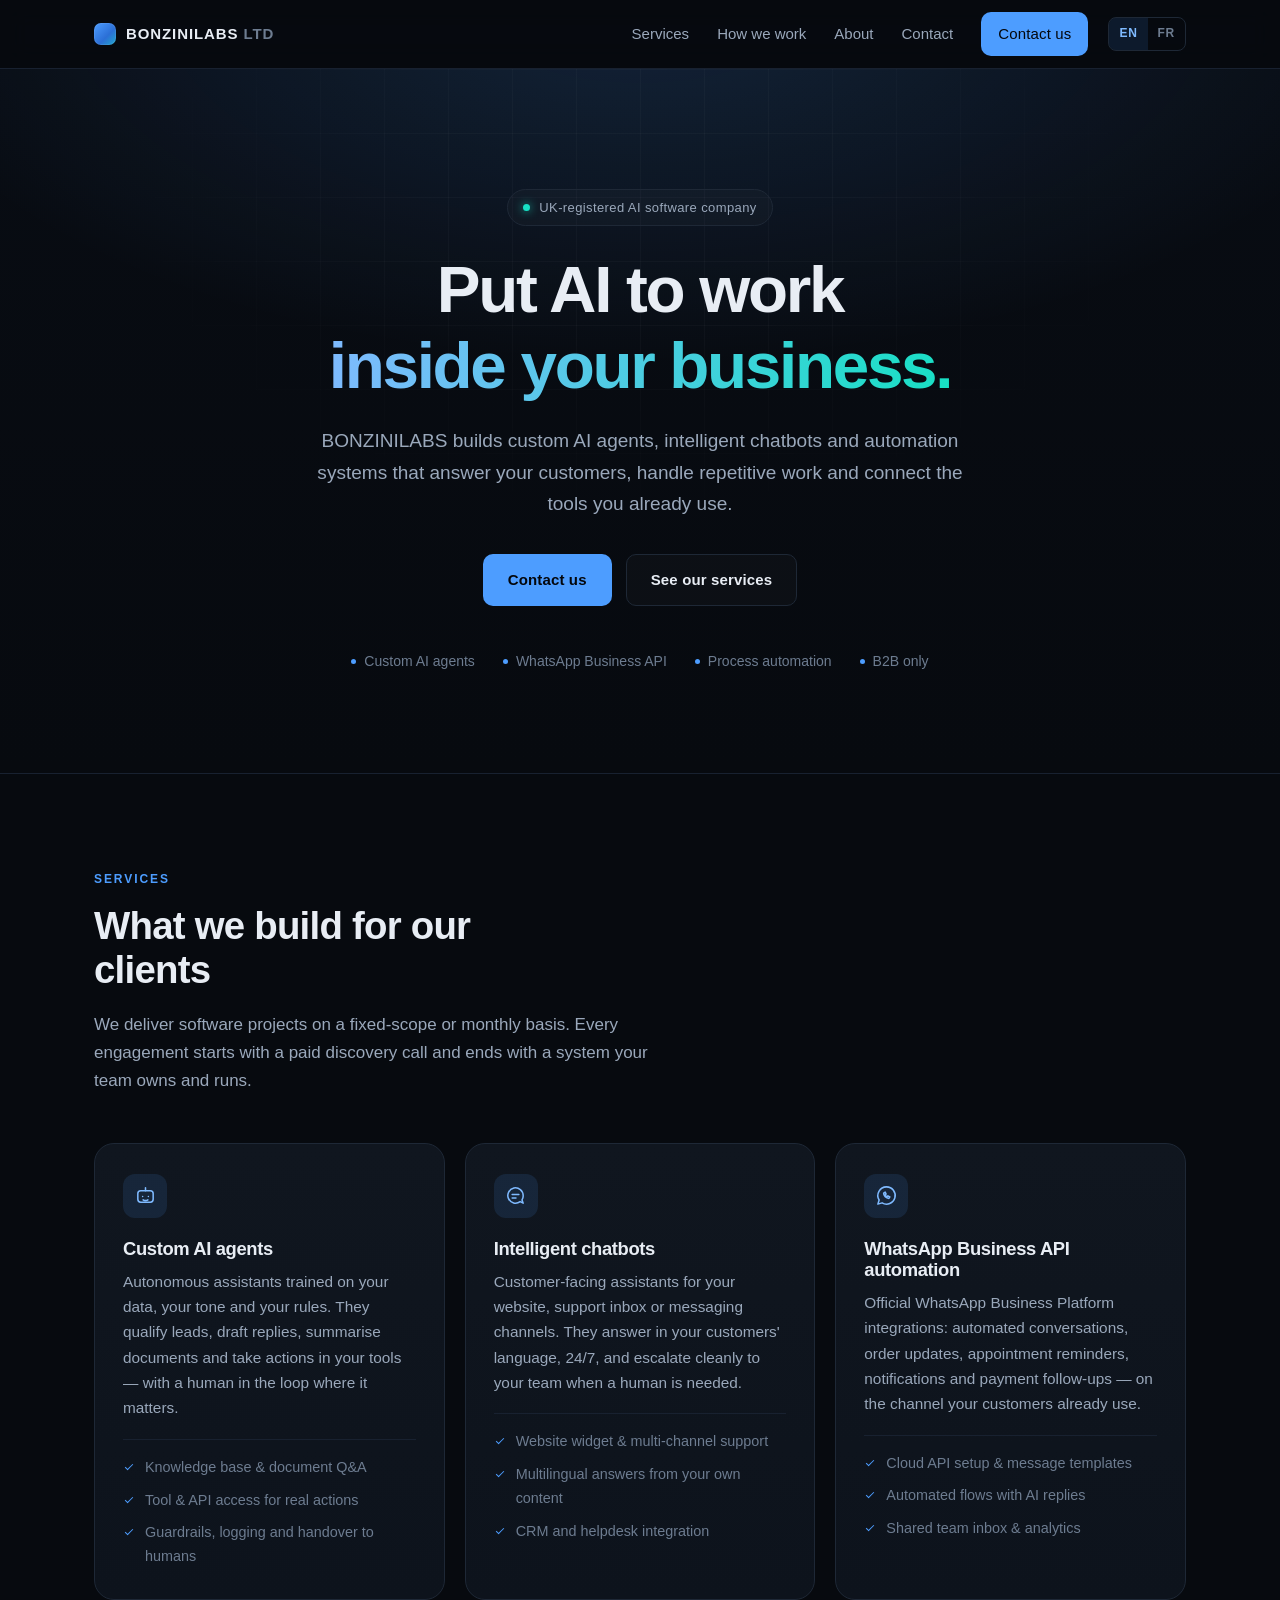
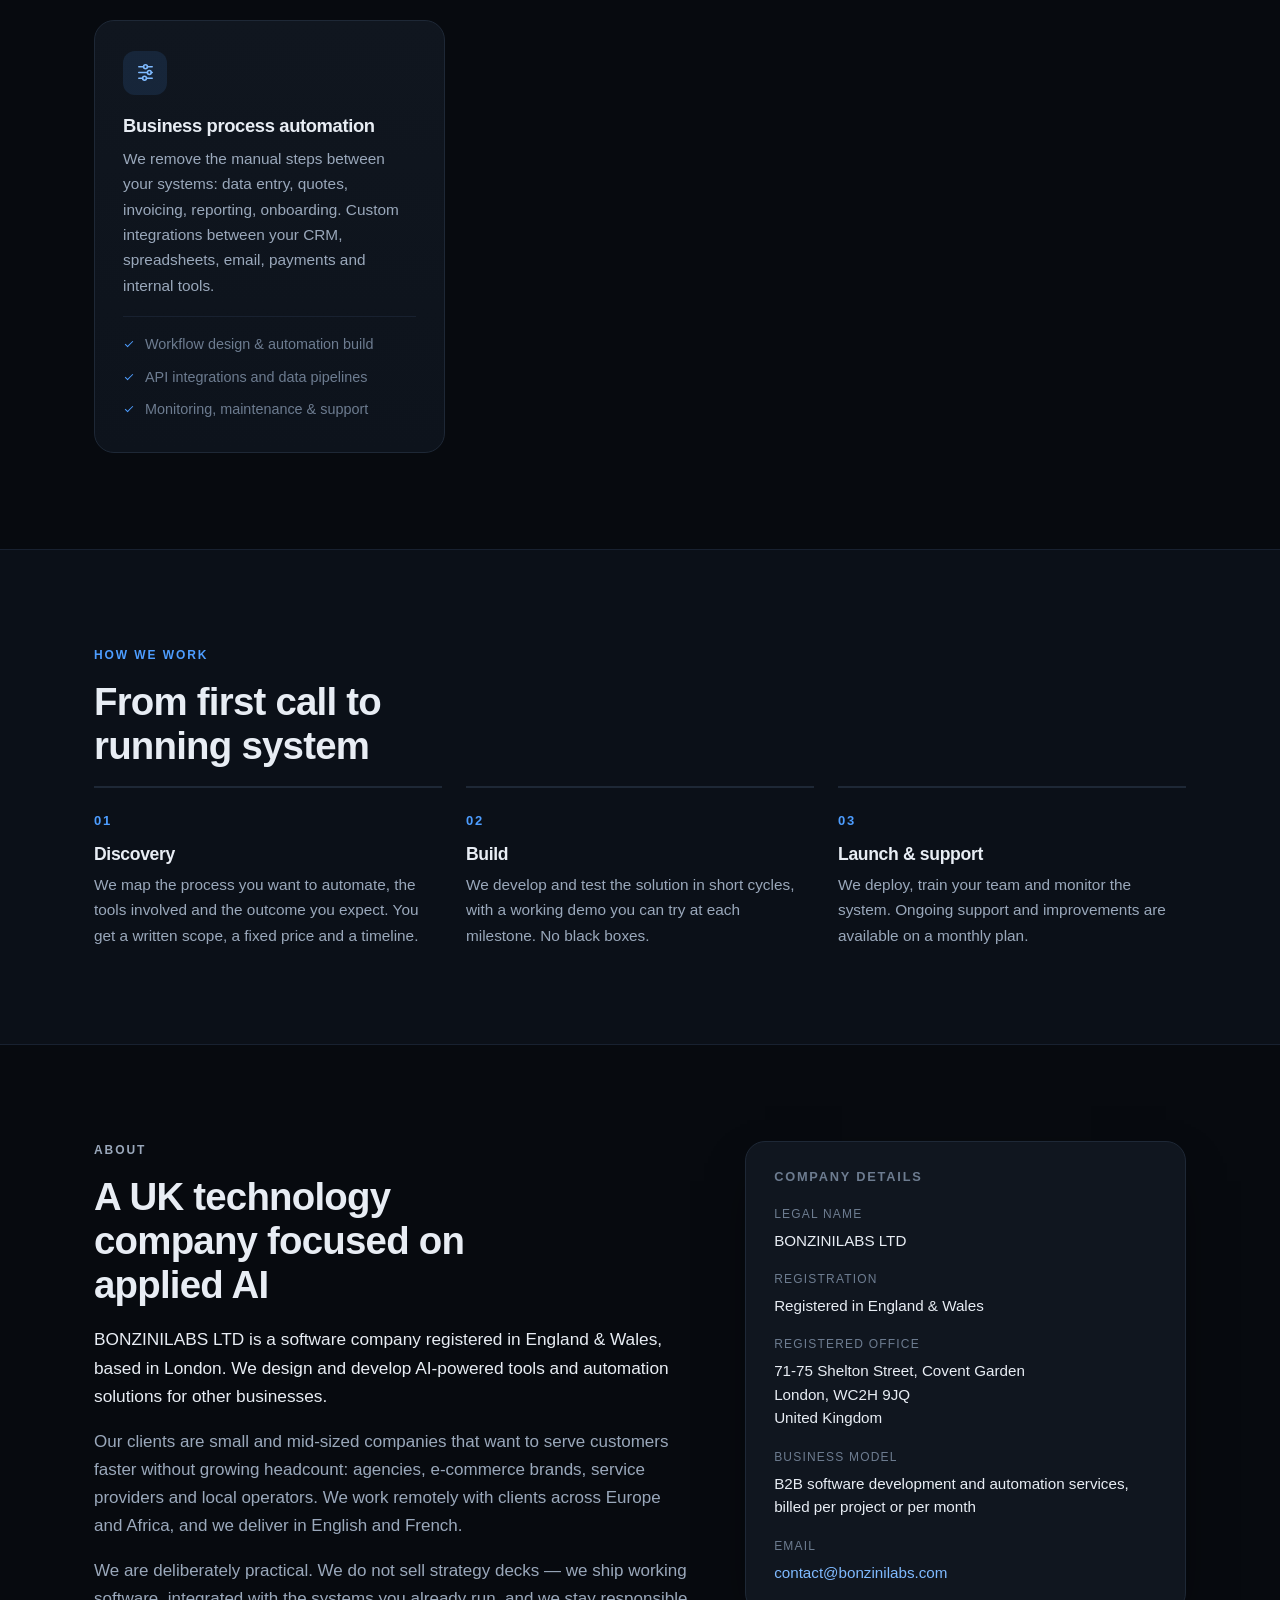
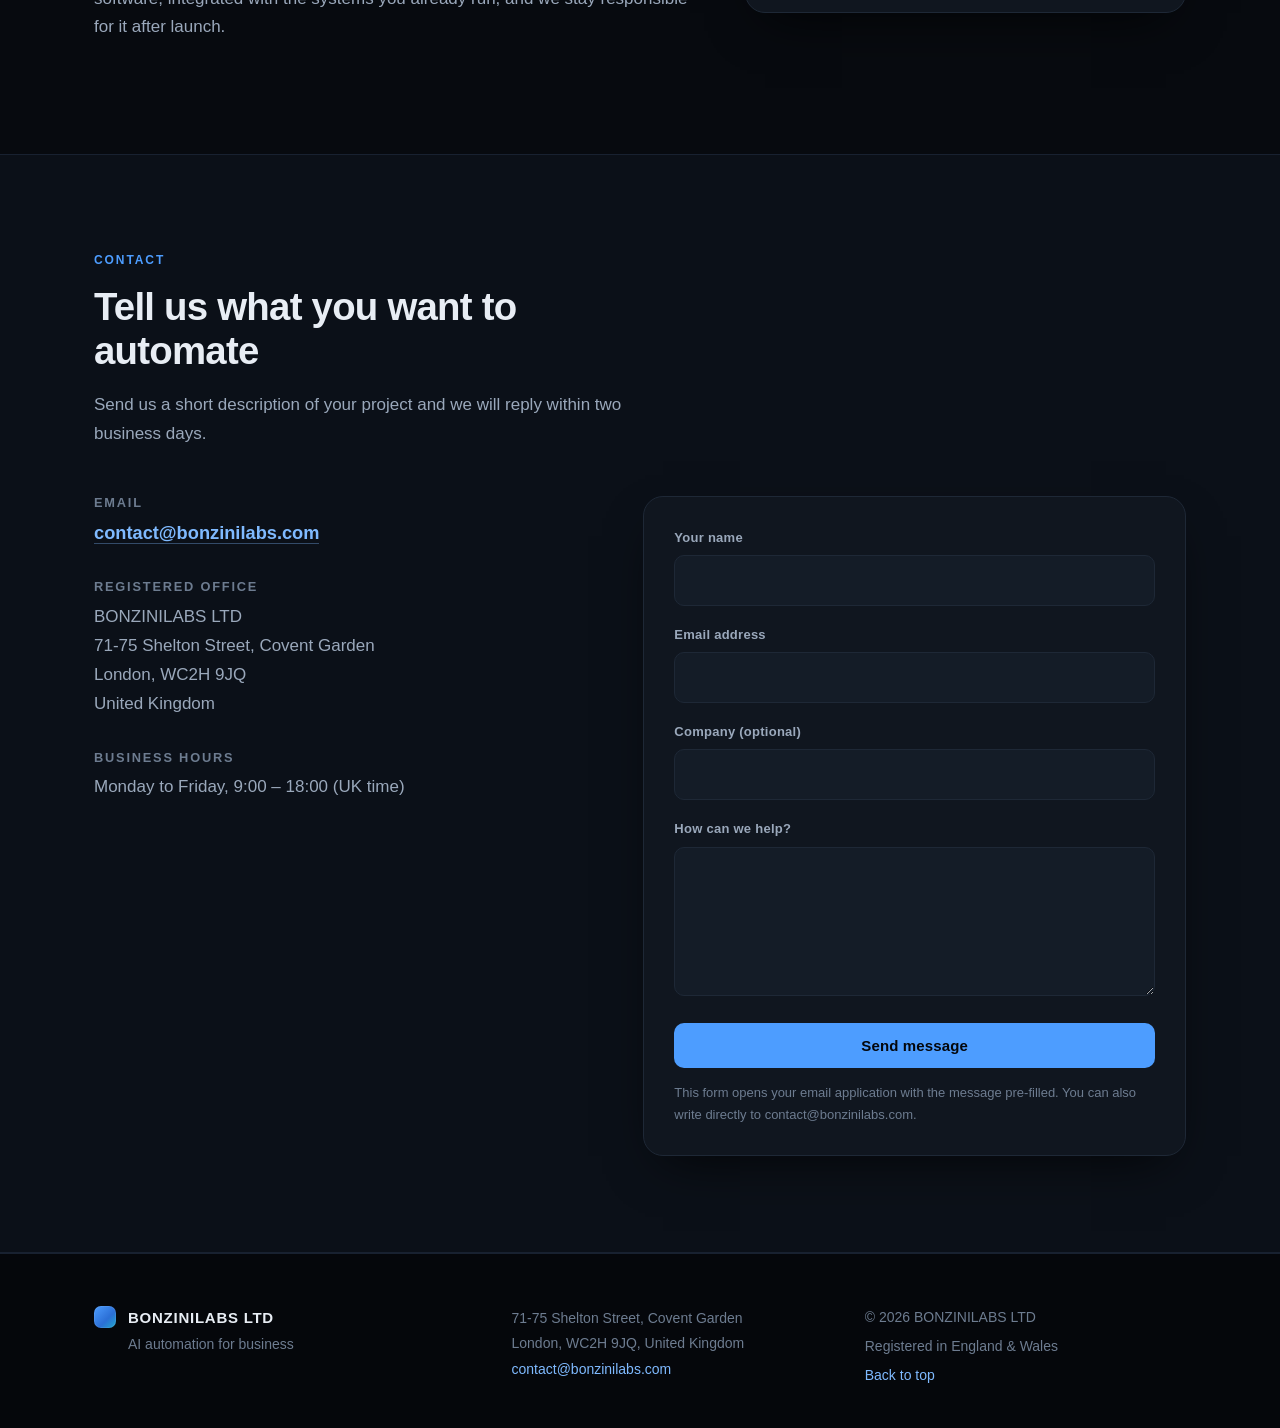
==== index.html @ 2785187f "Replace practice portfolio with BONZINILABS LTD site scaffold Clears the level-1 practice pages and " ====
<!DOCTYPE html>
<html lang="en">

<head>
  <meta charset="utf-8">
  <meta name="viewport" content="width=device-width, initial-scale=1">

  <title>BONZINILABS LTD — AI Automation &amp; Custom AI Agents for Business</title>
  <meta name="description"
    content="BONZINILABS LTD is a UK software company building AI automation for business: custom AI agents, intelligent chatbots, WhatsApp Business API integrations and business process automation.">
  <meta name="keywords"
    content="BONZINILABS, BONZINILABS LTD, AI automation, custom AI agents, AI chatbots, WhatsApp Business API, business process automation, London">
  <meta name="author" content="BONZINILABS LTD">
  <meta name="robots" content="index, follow">
  <link rel="canonical" href="https://bonzinilabs.com/">

  <!-- Open Graph / social -->
  <meta property="og:type" content="website">
  <meta property="og:site_name" content="BONZINILABS LTD">
  <meta property="og:title" content="BONZINILABS LTD — AI Automation &amp; Custom AI Agents for Business">
  <meta property="og:description"
    content="UK software company building AI automation for business: custom AI agents, intelligent chatbots, WhatsApp Business API integrations and process automation.">
  <meta property="og:url" content="https://bonzinilabs.com/">
  <meta property="og:image" content="https://bonzinilabs.com/assets/img/og-image.svg">
  <meta name="twitter:card" content="summary_large_image">
  <meta name="twitter:title" content="BONZINILABS LTD — AI Automation for Business">
  <meta name="twitter:description"
    content="Custom AI agents, intelligent chatbots, WhatsApp Business API integrations and business process automation.">
  <meta name="twitter:image" content="https://bonzinilabs.com/assets/img/og-image.svg">

  <meta name="theme-color" content="#070A0F">
  <link rel="icon" href="assets/img/favicon.svg" type="image/svg+xml">
  <link rel="stylesheet" href="assets/css/style.css">

  <!-- Structured data: helps Stripe / search engines identify the legal entity -->
  <script type="application/ld+json">
  {
    "@context": "https://schema.org",
    "@type": "Organization",
    "name": "BONZINILABS LTD",
    "legalName": "BONZINILABS LTD",
    "alternateName": "BONZINILABS",
    "url": "https://bonzinilabs.com/",
    "email": "contact@bonzinilabs.com",
    "description": "BONZINILABS LTD builds AI automation software for businesses: custom AI agents, intelligent chatbots, WhatsApp Business API integrations and business process automation.",
    "address": {
      "@type": "PostalAddress",
      "streetAddress": "71-75 Shelton Street, Covent Garden",
      "addressLocality": "London",
      "postalCode": "WC2H 9JQ",
      "addressCountry": "GB"
    },
    "areaServed": "Worldwide",
    "knowsAbout": ["AI agents", "Chatbots", "WhatsApp Business API", "Business process automation"]
  }
  </script>
</head>

<body>
  <a class="skip-link" href="#main" data-i18n="skip">Skip to content</a>

  <header class="site-header" id="top">
    <div class="container header-inner">
      <a class="brand" href="#top" aria-label="BONZINILABS LTD — home">
        <span class="brand-mark" aria-hidden="true"></span>
        <span class="brand-text">BONZINILABS<span class="brand-suffix">&nbsp;LTD</span></span>
      </a>

      <nav class="nav" id="nav" aria-label="Main navigation">
        <a href="#services" data-i18n="nav.services">Services</a>
        <a href="#process" data-i18n="nav.process">How we work</a>
        <a href="#about" data-i18n="nav.about">About</a>
        <a href="#contact" data-i18n="nav.contact">Contact</a>
        <a class="btn btn-primary btn-sm nav-cta" href="#contact" data-i18n="cta.contact">Contact us</a>
      </nav>

      <div class="header-actions">
        <div class="lang-switch" role="group" aria-label="Language">
          <button type="button" data-lang="en" class="is-active" aria-pressed="true">EN</button>
          <button type="button" data-lang="fr" aria-pressed="false">FR</button>
        </div>
        <button class="nav-toggle" id="navToggle" type="button" aria-expanded="false" aria-controls="nav"
          aria-label="Open menu">
          <span></span><span></span><span></span>
        </button>
      </div>
    </div>
  </header>

  <main id="main">

    <!-- ================= HERO ================= -->
    <section class="hero">
      <div class="container hero-inner">
        <p class="eyebrow"><span class="dot" aria-hidden="true"></span><span data-i18n="hero.eyebrow">UK-registered AI
            software company</span></p>
        <h1 class="hero-title">
          <span data-i18n="hero.title1">Put AI to work</span><br>
          <span class="accent" data-i18n="hero.title2">inside your business.</span>
        </h1>
        <p class="hero-sub" data-i18n="hero.sub">
          BONZINILABS builds custom AI agents, intelligent chatbots and automation systems that answer your customers,
          handle repetitive work and connect the tools you already use.
        </p>
        <div class="hero-actions">
          <a class="btn btn-primary" href="#contact" data-i18n="cta.contact">Contact us</a>
          <a class="btn btn-ghost" href="#services" data-i18n="cta.services">See our services</a>
        </div>
        <ul class="hero-badges">
          <li data-i18n="hero.badge1">Custom AI agents</li>
          <li data-i18n="hero.badge2">WhatsApp Business API</li>
          <li data-i18n="hero.badge3">Process automation</li>
          <li data-i18n="hero.badge4">B2B only</li>
        </ul>
      </div>
    </section>

    <!-- ================= SERVICES ================= -->
    <section class="section" id="services">
      <div class="container">
        <p class="section-label" data-i18n="services.label">Services</p>
        <h2 class="section-title" data-i18n="services.title">What we build for our clients</h2>
        <p class="section-intro" data-i18n="services.intro">
          We deliver software projects on a fixed-scope or monthly basis. Every engagement starts with a paid discovery
          call and ends with a system your team owns and runs.
        </p>

        <div class="cards">
          <article class="card">
            <div class="card-icon" aria-hidden="true">
              <svg viewBox="0 0 24 24" fill="none" stroke="currentColor" stroke-width="1.6" stroke-linecap="round"
                stroke-linejoin="round">
                <rect x="4" y="7" width="16" height="12" rx="3" />
                <path d="M12 7V4M9 13h.01M15 13h.01M9.5 16.5c1.5 1 3.5 1 5 0" />
              </svg>
            </div>
            <h3 data-i18n="svc1.title">Custom AI agents</h3>
            <p data-i18n="svc1.body">
              Autonomous assistants trained on your data, your tone and your rules. They qualify leads, draft replies,
              summarise documents and take actions in your tools — with a human in the loop where it matters.
            </p>
            <ul class="card-list">
              <li data-i18n="svc1.li1">Knowledge base &amp; document Q&amp;A</li>
              <li data-i18n="svc1.li2">Tool &amp; API access for real actions</li>
              <li data-i18n="svc1.li3">Guardrails, logging and handover to humans</li>
            </ul>
          </article>

          <article class="card">
            <div class="card-icon" aria-hidden="true">
              <svg viewBox="0 0 24 24" fill="none" stroke="currentColor" stroke-width="1.6" stroke-linecap="round"
                stroke-linejoin="round">
                <path d="M20 12a8 8 0 1 0-3.2 6.4L20 20l-1.2-3.4A7.9 7.9 0 0 0 20 12Z" />
                <path d="M8.5 11h7M8.5 14.5h4" />
              </svg>
            </div>
            <h3 data-i18n="svc2.title">Intelligent chatbots</h3>
            <p data-i18n="svc2.body">
              Customer-facing assistants for your website, support inbox or messaging channels. They answer in your
              customers' language, 24/7, and escalate cleanly to your team when a human is needed.
            </p>
            <ul class="card-list">
              <li data-i18n="svc2.li1">Website widget &amp; multi-channel support</li>
              <li data-i18n="svc2.li2">Multilingual answers from your own content</li>
              <li data-i18n="svc2.li3">CRM and helpdesk integration</li>
            </ul>
          </article>

          <article class="card">
            <div class="card-icon" aria-hidden="true">
              <svg viewBox="0 0 24 24" fill="none" stroke="currentColor" stroke-width="1.6" stroke-linecap="round"
                stroke-linejoin="round">
                <path d="M12 3a9 9 0 0 0-7.7 13.7L3 21l4.4-1.3A9 9 0 1 0 12 3Z" />
                <path d="M9 9.5c0 3 2.5 5.5 5.5 5.5l1-1.6-2-1-1 1a4.6 4.6 0 0 1-1.9-1.9l1-1-1-2-1.6 1Z" />
              </svg>
            </div>
            <h3 data-i18n="svc3.title">WhatsApp Business API automation</h3>
            <p data-i18n="svc3.body">
              Official WhatsApp Business Platform integrations: automated conversations, order updates, appointment
              reminders, notifications and payment follow-ups — on the channel your customers already use.
            </p>
            <ul class="card-list">
              <li data-i18n="svc3.li1">Cloud API setup &amp; message templates</li>
              <li data-i18n="svc3.li2">Automated flows with AI replies</li>
              <li data-i18n="svc3.li3">Shared team inbox &amp; analytics</li>
            </ul>
          </article>

          <article class="card">
            <div class="card-icon" aria-hidden="true">
              <svg viewBox="0 0 24 24" fill="none" stroke="currentColor" stroke-width="1.6" stroke-linecap="round"
                stroke-linejoin="round">
                <path d="M5 6h5M14 6h5M5 12h9M18 12h1M5 18h4M13 18h6" />
                <circle cx="12" cy="6" r="2" />
                <circle cx="16" cy="12" r="2" />
                <circle cx="11" cy="18" r="2" />
              </svg>
            </div>
            <h3 data-i18n="svc4.title">Business process automation</h3>
            <p data-i18n="svc4.body">
              We remove the manual steps between your systems: data entry, quotes, invoicing, reporting, onboarding.
              Custom integrations between your CRM, spreadsheets, email, payments and internal tools.
            </p>
            <ul class="card-list">
              <li data-i18n="svc4.li1">Workflow design &amp; automation build</li>
              <li data-i18n="svc4.li2">API integrations and data pipelines</li>
              <li data-i18n="svc4.li3">Monitoring, maintenance &amp; support</li>
            </ul>
          </article>
        </div>
      </div>
    </section>

    <!-- ================= PROCESS ================= -->
    <section class="section section-alt" id="process">
      <div class="container">
        <p class="section-label" data-i18n="process.label">How we work</p>
        <h2 class="section-title" data-i18n="process.title">From first call to running system</h2>

        <ol class="steps">
          <li class="step">
            <span class="step-num">01</span>
            <h3 data-i18n="step1.title">Discovery</h3>
            <p data-i18n="step1.body">We map the process you want to automate, the tools involved and the outcome you
              expect. You get a written scope, a fixed price and a timeline.</p>
          </li>
          <li class="step">
            <span class="step-num">02</span>
            <h3 data-i18n="step2.title">Build</h3>
            <p data-i18n="step2.body">We develop and test the solution in short cycles, with a working demo you can try
              at each milestone. No black boxes.</p>
          </li>
          <li class="step">
            <span class="step-num">03</span>
            <h3 data-i18n="step3.title">Launch &amp; support</h3>
            <p data-i18n="step3.body">We deploy, train your team and monitor the system. Ongoing support and
              improvements are available on a monthly plan.</p>
          </li>
        </ol>
      </div>
    </section>

    <!-- ================= ABOUT ================= -->
    <section class="section" id="about">
      <div class="container about-grid">
        <div>
          <p class="section-label" data-i18n="about.label">About</p>
          <h2 class="section-title" data-i18n="about.title">A UK technology company focused on applied AI</h2>
          <p class="lede" data-i18n="about.p1">
            BONZINILABS LTD is a software company registered in England &amp; Wales, based in London. We design and
            develop AI-powered tools and automation solutions for other businesses.
          </p>
          <p data-i18n="about.p2">
            Our clients are small and mid-sized companies that want to serve customers faster without growing headcount:
            agencies, e-commerce brands, service providers and local operators. We work remotely with clients across
            Europe and Africa, and we deliver in English and French.
          </p>
          <p data-i18n="about.p3">
            We are deliberately practical. We do not sell strategy decks — we ship working software, integrated with the
            systems you already run, and we stay responsible for it after launch.
          </p>
        </div>
        <aside class="fact-card">
          <h3 data-i18n="about.facts">Company details</h3>
          <dl>
            <div>
              <dt data-i18n="about.legal">Legal name</dt>
              <dd>BONZINILABS LTD</dd>
            </div>
            <div>
              <dt data-i18n="about.reg">Registration</dt>
              <dd data-i18n="about.regval">Registered in England &amp; Wales</dd>
            </div>
            <div>
              <dt data-i18n="about.office">Registered office</dt>
              <dd>71-75 Shelton Street, Covent Garden<br>London, WC2H 9JQ<br>United Kingdom</dd>
            </div>
            <div>
              <dt data-i18n="about.model">Business model</dt>
              <dd data-i18n="about.modelval">B2B software development and automation services, billed per project or per
                month</dd>
            </div>
            <div>
              <dt data-i18n="about.email">Email</dt>
              <dd><a href="mailto:contact@bonzinilabs.com">contact@bonzinilabs.com</a></dd>
            </div>
          </dl>
        </aside>
      </div>
    </section>

    <!-- ================= CONTACT ================= -->
    <section class="section section-alt" id="contact">
      <div class="container">
        <p class="section-label" data-i18n="contact.label">Contact</p>
        <h2 class="section-title" data-i18n="contact.title">Tell us what you want to automate</h2>
        <p class="section-intro" data-i18n="contact.intro">
          Send us a short description of your project and we will reply within two business days.
        </p>

        <div class="contact-grid">
          <div class="contact-info">
            <div class="info-block">
              <h3 data-i18n="contact.emailTitle">Email</h3>
              <p><a class="big-link" href="mailto:contact@bonzinilabs.com">contact@bonzinilabs.com</a></p>
            </div>
            <div class="info-block">
              <h3 data-i18n="contact.addrTitle">Registered office</h3>
              <address>
                BONZINILABS LTD<br>
                71-75 Shelton Street, Covent Garden<br>
                London, WC2H 9JQ<br>
                United Kingdom
              </address>
            </div>
            <div class="info-block">
              <h3 data-i18n="contact.hoursTitle">Business hours</h3>
              <p data-i18n="contact.hours">Monday to Friday, 9:00 – 18:00 (UK time)</p>
            </div>
          </div>

          <form class="contact-form" id="contactForm" novalidate>
            <div class="field">
              <label for="name" data-i18n="form.name">Your name</label>
              <input type="text" id="name" name="name" autocomplete="name" required>
            </div>
            <div class="field">
              <label for="email" data-i18n="form.email">Email address</label>
              <input type="email" id="email" name="email" autocomplete="email" required>
            </div>
            <div class="field">
              <label for="company" data-i18n="form.company">Company (optional)</label>
              <input type="text" id="company" name="company" autocomplete="organization">
            </div>
            <div class="field">
              <label for="message" data-i18n="form.message">How can we help?</label>
              <textarea id="message" name="message" rows="5" required></textarea>
            </div>
            <button class="btn btn-primary btn-block" type="submit" data-i18n="form.submit">Send message</button>
            <p class="form-note" data-i18n="form.note">
              This form opens your email application with the message pre-filled. You can also write directly to
              contact@bonzinilabs.com.
            </p>
            <p class="form-error" id="formError" role="alert" hidden data-i18n="form.error">Please fill in your name, a
              valid email address and a message.</p>
          </form>
        </div>
      </div>
    </section>
  </main>

  <footer class="site-footer">
    <div class="container footer-inner">
      <div class="footer-brand">
        <span class="brand-mark" aria-hidden="true"></span>
        <div>
          <p class="footer-name">BONZINILABS LTD</p>
          <p class="footer-tag" data-i18n="footer.tag">AI automation for business</p>
        </div>
      </div>
      <address class="footer-address">
        71-75 Shelton Street, Covent Garden<br>
        London, WC2H 9JQ, United Kingdom<br>
        <a href="mailto:contact@bonzinilabs.com">contact@bonzinilabs.com</a>
      </address>
      <div class="footer-legal">
        <p>&copy; <span id="year">2026</span> BONZINILABS LTD</p>
        <p data-i18n="footer.reg">Registered in England &amp; Wales</p>
        <p><a href="#top" data-i18n="footer.top">Back to top</a></p>
      </div>
    </div>
  </footer>

  <script src="assets/js/main.js"></script>
</body>

</html>
---- assets/css/style.css ----
/* ============================================================
   BONZINILABS LTD — bonzinilabs.com
   Static marketing site. No frameworks, no external requests.
   ============================================================ */

:root {
  --bg: #070a0f;
  --bg-alt: #0b1018;
  --surface: #10161f;
  --surface-2: #141c27;
  --border: #1e2836;
  --border-soft: #182130;

  --text: #e8edf4;
  --text-muted: #9aa8bb;
  --text-dim: #6d7c90;

  --accent: #4d9dff;
  --accent-soft: #7fbaff;
  --accent-dim: rgba(77, 157, 255, 0.12);

  --radius: 14px;
  --radius-lg: 20px;
  --maxw: 1140px;

  --font: "Inter", -apple-system, BlinkMacSystemFont, "Segoe UI", Roboto,
    "Helvetica Neue", Arial, "Noto Sans", sans-serif;

  --shadow: 0 20px 50px -20px rgba(0, 0, 0, 0.8);
}

*,
*::before,
*::after {
  box-sizing: border-box;
}

html {
  scroll-behavior: smooth;
  -webkit-text-size-adjust: 100%;
}

body {
  margin: 0;
  background: var(--bg);
  color: var(--text);
  font-family: var(--font);
  font-size: 17px;
  line-height: 1.65;
  -webkit-font-smoothing: antialiased;
  overflow-x: hidden;
}

h1,
h2,
h3 {
  margin: 0 0 0.5em;
  line-height: 1.15;
  letter-spacing: -0.02em;
  font-weight: 650;
}

p {
  margin: 0 0 1em;
}

a {
  color: var(--accent-soft);
  text-decoration: none;
}

a:hover {
  color: #fff;
}

img,
svg {
  max-width: 100%;
}

.container {
  width: 100%;
  max-width: var(--maxw);
  margin: 0 auto;
  padding: 0 24px;
}

.skip-link {
  position: absolute;
  left: -9999px;
  top: 0;
  background: var(--accent);
  color: #04070c;
  padding: 10px 16px;
  z-index: 100;
  border-radius: 0 0 8px 0;
}

.skip-link:focus {
  left: 0;
}

:focus-visible {
  outline: 2px solid var(--accent);
  outline-offset: 3px;
}

/* ---------------- Buttons ---------------- */

.btn {
  display: inline-flex;
  align-items: center;
  justify-content: center;
  gap: 8px;
  padding: 13px 24px;
  border-radius: 10px;
  border: 1px solid transparent;
  font-size: 15px;
  font-weight: 600;
  letter-spacing: 0.01em;
  cursor: pointer;
  transition: transform 0.15s ease, background 0.2s ease, border-color 0.2s ease;
  font-family: inherit;
}

.btn:active {
  transform: translateY(1px);
}

.btn-primary {
  background: var(--accent);
  color: #04070c;
}

.btn-primary:hover {
  background: var(--accent-soft);
  color: #04070c;
}

.btn-ghost {
  border-color: var(--border);
  color: var(--text);
  background: rgba(255, 255, 255, 0.02);
}

.btn-ghost:hover {
  border-color: #2c3a4d;
  color: #fff;
}

.btn-sm {
  padding: 9px 16px;
  font-size: 14px;
}

.btn-block {
  width: 100%;
}

/* ---------------- Header ---------------- */

.site-header {
  position: sticky;
  top: 0;
  z-index: 50;
  background: rgba(7, 10, 15, 0.78);
  backdrop-filter: saturate(160%) blur(14px);
  -webkit-backdrop-filter: saturate(160%) blur(14px);
  border-bottom: 1px solid var(--border-soft);
}

.header-inner {
  display: flex;
  align-items: center;
  justify-content: space-between;
  gap: 20px;
  height: 68px;
}

.brand {
  display: inline-flex;
  align-items: center;
  gap: 10px;
  color: var(--text);
  font-weight: 700;
  letter-spacing: 0.06em;
  font-size: 15px;
}

.brand:hover {
  color: #fff;
}

.brand-mark {
  width: 22px;
  height: 22px;
  border-radius: 7px;
  background: linear-gradient(135deg, var(--accent) 0%, #2b6fd6 60%, #17e0c4 140%);
  box-shadow: 0 0 0 1px rgba(255, 255, 255, 0.08) inset;
  flex: none;
}

.brand-suffix {
  color: var(--text-dim);
  font-weight: 600;
}

.nav {
  display: flex;
  align-items: center;
  gap: 28px;
  margin-left: auto;
}

.nav a {
  color: var(--text-muted);
  font-size: 15px;
  font-weight: 500;
}

.nav a:hover {
  color: #fff;
}

.nav .nav-cta {
  color: #04070c;
}

.header-actions {
  display: flex;
  align-items: center;
  gap: 12px;
}

.lang-switch {
  display: inline-flex;
  border: 1px solid var(--border);
  border-radius: 8px;
  overflow: hidden;
}

.lang-switch button {
  background: transparent;
  border: 0;
  color: var(--text-dim);
  font: inherit;
  font-size: 12px;
  font-weight: 700;
  letter-spacing: 0.06em;
  padding: 6px 10px;
  cursor: pointer;
}

.lang-switch button.is-active {
  background: var(--accent-dim);
  color: var(--accent-soft);
}

.nav-toggle {
  display: none;
  flex-direction: column;
  justify-content: center;
  gap: 5px;
  width: 40px;
  height: 36px;
  padding: 0 8px;
  background: transparent;
  border: 1px solid var(--border);
  border-radius: 9px;
  cursor: pointer;
}

.nav-toggle span {
  display: block;
  height: 1.5px;
  background: var(--text);
  border-radius: 2px;
  transition: transform 0.2s ease, opacity 0.2s ease;
}

/* ---------------- Hero ---------------- */

.hero {
  position: relative;
  padding: 120px 0 100px;
  overflow: hidden;
  border-bottom: 1px solid var(--border-soft);
  background:
    radial-gradient(1100px 520px at 50% -10%, rgba(77, 157, 255, 0.16), transparent 70%),
    linear-gradient(180deg, #080c13 0%, var(--bg) 100%);
}

.hero::before {
  content: "";
  position: absolute;
  inset: 0;
  background-image:
    linear-gradient(rgba(255, 255, 255, 0.028) 1px, transparent 1px),
    linear-gradient(90deg, rgba(255, 255, 255, 0.028) 1px, transparent 1px);
  background-size: 64px 64px;
  mask-image: radial-gradient(700px 420px at 50% 20%, #000 30%, transparent 80%);
  -webkit-mask-image: radial-gradient(700px 420px at 50% 20%, #000 30%, transparent 80%);
  pointer-events: none;
}

.hero-inner {
  position: relative;
  text-align: center;
  max-width: 860px;
}

.eyebrow {
  display: inline-flex;
  align-items: center;
  gap: 9px;
  padding: 7px 15px;
  border: 1px solid var(--border);
  border-radius: 999px;
  background: rgba(255, 255, 255, 0.02);
  color: var(--text-muted);
  font-size: 13px;
  letter-spacing: 0.03em;
  margin-bottom: 26px;
}

.eyebrow .dot {
  width: 7px;
  height: 7px;
  border-radius: 50%;
  background: #17e0c4;
  box-shadow: 0 0 10px rgba(23, 224, 196, 0.8);
}

.hero-title {
  font-size: clamp(2.4rem, 6.4vw, 4.1rem);
  font-weight: 700;
  letter-spacing: -0.035em;
  margin-bottom: 22px;
}

.hero-title .accent {
  background: linear-gradient(100deg, var(--accent-soft), #17e0c4);
  -webkit-background-clip: text;
  background-clip: text;
  color: transparent;
}

.hero-sub {
  font-size: clamp(1.02rem, 2.1vw, 1.19rem);
  color: var(--text-muted);
  max-width: 660px;
  margin: 0 auto 34px;
}

.hero-actions {
  display: flex;
  flex-wrap: wrap;
  gap: 14px;
  justify-content: center;
  margin-bottom: 44px;
}

.hero-badges {
  list-style: none;
  display: flex;
  flex-wrap: wrap;
  justify-content: center;
  gap: 10px 28px;
  padding: 0;
  margin: 0;
  color: var(--text-dim);
  font-size: 14px;
}

.hero-badges li {
  display: flex;
  align-items: center;
  gap: 8px;
}

.hero-badges li::before {
  content: "";
  width: 5px;
  height: 5px;
  border-radius: 50%;
  background: var(--accent);
  flex: none;
}

/* ---------------- Sections ---------------- */

.section {
  padding: 96px 0;
}

.section-alt {
  background: var(--bg-alt);
  border-top: 1px solid var(--border-soft);
  border-bottom: 1px solid var(--border-soft);
}

.section-label {
  text-transform: uppercase;
  letter-spacing: 0.16em;
  font-size: 12px;
  font-weight: 700;
  color: var(--accent);
  margin-bottom: 14px;
}

.section-title {
  font-size: clamp(1.7rem, 3.6vw, 2.4rem);
  max-width: 20ch;
  margin-bottom: 18px;
}

.section-intro {
  color: var(--text-muted);
  max-width: 62ch;
  margin-bottom: 48px;
}

.lede {
  font-size: 1.08rem;
  color: var(--text);
}

/* ---------------- Service cards ---------------- */

.cards {
  display: grid;
  grid-template-columns: repeat(auto-fit, minmax(280px, 1fr));
  gap: 20px;
}

.card {
  background: linear-gradient(180deg, var(--surface) 0%, #0d131c 100%);
  border: 1px solid var(--border);
  border-radius: var(--radius-lg);
  padding: 30px 28px;
  transition: border-color 0.2s ease, transform 0.2s ease;
}

.card:hover {
  border-color: #2b3b51;
  transform: translateY(-3px);
}

.card-icon {
  width: 44px;
  height: 44px;
  display: grid;
  place-items: center;
  border-radius: 12px;
  background: var(--accent-dim);
  color: var(--accent-soft);
  margin-bottom: 20px;
}

.card-icon svg {
  width: 23px;
  height: 23px;
}

.card h3 {
  font-size: 1.15rem;
  margin-bottom: 10px;
}

.card p {
  color: var(--text-muted);
  font-size: 0.96rem;
}

.card-list {
  list-style: none;
  padding: 0;
  margin: 18px 0 0;
  border-top: 1px solid var(--border-soft);
  padding-top: 16px;
  display: grid;
  gap: 9px;
}

.card-list li {
  position: relative;
  padding-left: 22px;
  font-size: 0.9rem;
  color: var(--text-dim);
}

.card-list li::before {
  content: "";
  position: absolute;
  left: 2px;
  top: 8px;
  width: 8px;
  height: 4px;
  border-left: 1.5px solid var(--accent);
  border-bottom: 1.5px solid var(--accent);
  transform: rotate(-45deg);
}

/* ---------------- Process ---------------- */

.steps {
  list-style: none;
  padding: 0;
  margin: 0;
  display: grid;
  grid-template-columns: repeat(auto-fit, minmax(260px, 1fr));
  gap: 24px;
}

.step {
  border-top: 2px solid var(--border);
  padding-top: 22px;
}

.step-num {
  display: block;
  font-size: 13px;
  font-weight: 700;
  letter-spacing: 0.14em;
  color: var(--accent);
  margin-bottom: 12px;
}

.step h3 {
  font-size: 1.1rem;
  margin-bottom: 8px;
}

.step p {
  color: var(--text-muted);
  font-size: 0.96rem;
  margin: 0;
}

/* ---------------- About ---------------- */

.about-grid {
  display: grid;
  grid-template-columns: 1.35fr 1fr;
  gap: 56px;
  align-items: start;
}

.about-grid p {
  color: var(--text-muted);
}

.about-grid .lede {
  color: var(--text);
}

.fact-card {
  background: var(--surface);
  border: 1px solid var(--border);
  border-radius: var(--radius-lg);
  padding: 28px;
  box-shadow: var(--shadow);
}

.fact-card h3 {
  font-size: 0.8rem;
  text-transform: uppercase;
  letter-spacing: 0.14em;
  color: var(--text-dim);
  margin-bottom: 20px;
}

.fact-card dl {
  margin: 0;
  display: grid;
  gap: 18px;
}

.fact-card dt {
  font-size: 12px;
  text-transform: uppercase;
  letter-spacing: 0.1em;
  color: var(--text-dim);
  margin-bottom: 4px;
}

.fact-card dd {
  margin: 0;
  font-size: 0.95rem;
  color: var(--text);
  line-height: 1.55;
}

/* ---------------- Contact ---------------- */

.contact-grid {
  display: grid;
  grid-template-columns: 1fr 1.1fr;
  gap: 56px;
  align-items: start;
}

.info-block {
  margin-bottom: 32px;
}

.info-block h3 {
  font-size: 0.8rem;
  text-transform: uppercase;
  letter-spacing: 0.14em;
  color: var(--text-dim);
  margin-bottom: 8px;
}

.info-block address {
  font-style: normal;
  color: var(--text-muted);
  line-height: 1.7;
}

.info-block p {
  color: var(--text-muted);
  margin: 0;
}

.big-link {
  font-size: 1.14rem;
  font-weight: 600;
  color: var(--accent-soft);
  border-bottom: 1px solid rgba(127, 186, 255, 0.35);
}

.contact-form {
  background: var(--surface);
  border: 1px solid var(--border);
  border-radius: var(--radius-lg);
  padding: 30px;
  box-shadow: var(--shadow);
}

.field {
  margin-bottom: 18px;
}

.field label {
  display: block;
  font-size: 13px;
  font-weight: 600;
  letter-spacing: 0.02em;
  color: var(--text-muted);
  margin-bottom: 7px;
}

.field .opt {
  color: var(--text-dim);
  font-weight: 400;
}

.field input,
.field textarea {
  width: 100%;
  background: var(--surface-2);
  border: 1px solid var(--border);
  border-radius: 10px;
  color: var(--text);
  font: inherit;
  font-size: 15px;
  padding: 12px 14px;
  transition: border-color 0.2s ease, background 0.2s ease;
}

.field input:focus,
.field textarea:focus {
  outline: none;
  border-color: var(--accent);
  background: #16202c;
}

.field textarea {
  resize: vertical;
  min-height: 120px;
}

.form-note {
  color: var(--text-dim);
  font-size: 13px;
  margin: 14px 0 0;
}

.form-error {
  color: #ff8b8b;
  font-size: 13px;
  margin: 10px 0 0;
}

/* ---------------- Footer ---------------- */

.site-footer {
  background: #05070b;
  border-top: 1px solid var(--border-soft);
  padding: 52px 0 40px;
}

.footer-inner {
  display: grid;
  grid-template-columns: 1.2fr 1fr 1fr;
  gap: 32px;
  align-items: start;
}

.footer-brand {
  display: flex;
  gap: 12px;
  align-items: flex-start;
}

.footer-name {
  font-weight: 700;
  letter-spacing: 0.05em;
  margin: 0 0 2px;
  font-size: 15px;
}

.footer-tag,
.footer-address,
.footer-legal p {
  color: var(--text-dim);
  font-size: 14px;
  margin: 0;
}

.footer-address {
  font-style: normal;
  line-height: 1.8;
}

.footer-legal {
  display: grid;
  gap: 6px;
  justify-items: start;
}

/* ---------------- Responsive ---------------- */

@media (max-width: 900px) {

  .about-grid,
  .contact-grid {
    grid-template-columns: 1fr;
    gap: 36px;
  }

  .footer-inner {
    grid-template-columns: 1fr;
    gap: 26px;
  }
}

@media (max-width: 760px) {
  .nav-toggle {
    display: flex;
  }

  .nav {
    position: absolute;
    top: 68px;
    left: 0;
    right: 0;
    flex-direction: column;
    align-items: stretch;
    gap: 0;
    padding: 8px 24px 20px;
    background: rgba(7, 10, 15, 0.98);
    border-bottom: 1px solid var(--border);
    display: none;
  }

  .nav.is-open {
    display: flex;
  }

  .nav a {
    padding: 13px 0;
    border-bottom: 1px solid var(--border-soft);
    font-size: 16px;
  }

  .nav .nav-cta {
    margin-top: 14px;
    border-bottom: 0;
    justify-content: center;
  }

  .hero {
    padding: 84px 0 72px;
  }

  .section {
    padding: 72px 0;
  }

  .brand-suffix {
    display: none;
  }
}

@media (prefers-reduced-motion: reduce) {
  html {
    scroll-behavior: auto;
  }

  * {
    transition: none !important;
  }
}

/* Print: keep the legal details readable if Stripe prints the page */
@media print {
  body {
    background: #fff;
    color: #000;
  }

  .site-header,
  .nav,
  .hero-glow,
  .contact-form {
    display: none;
  }
}
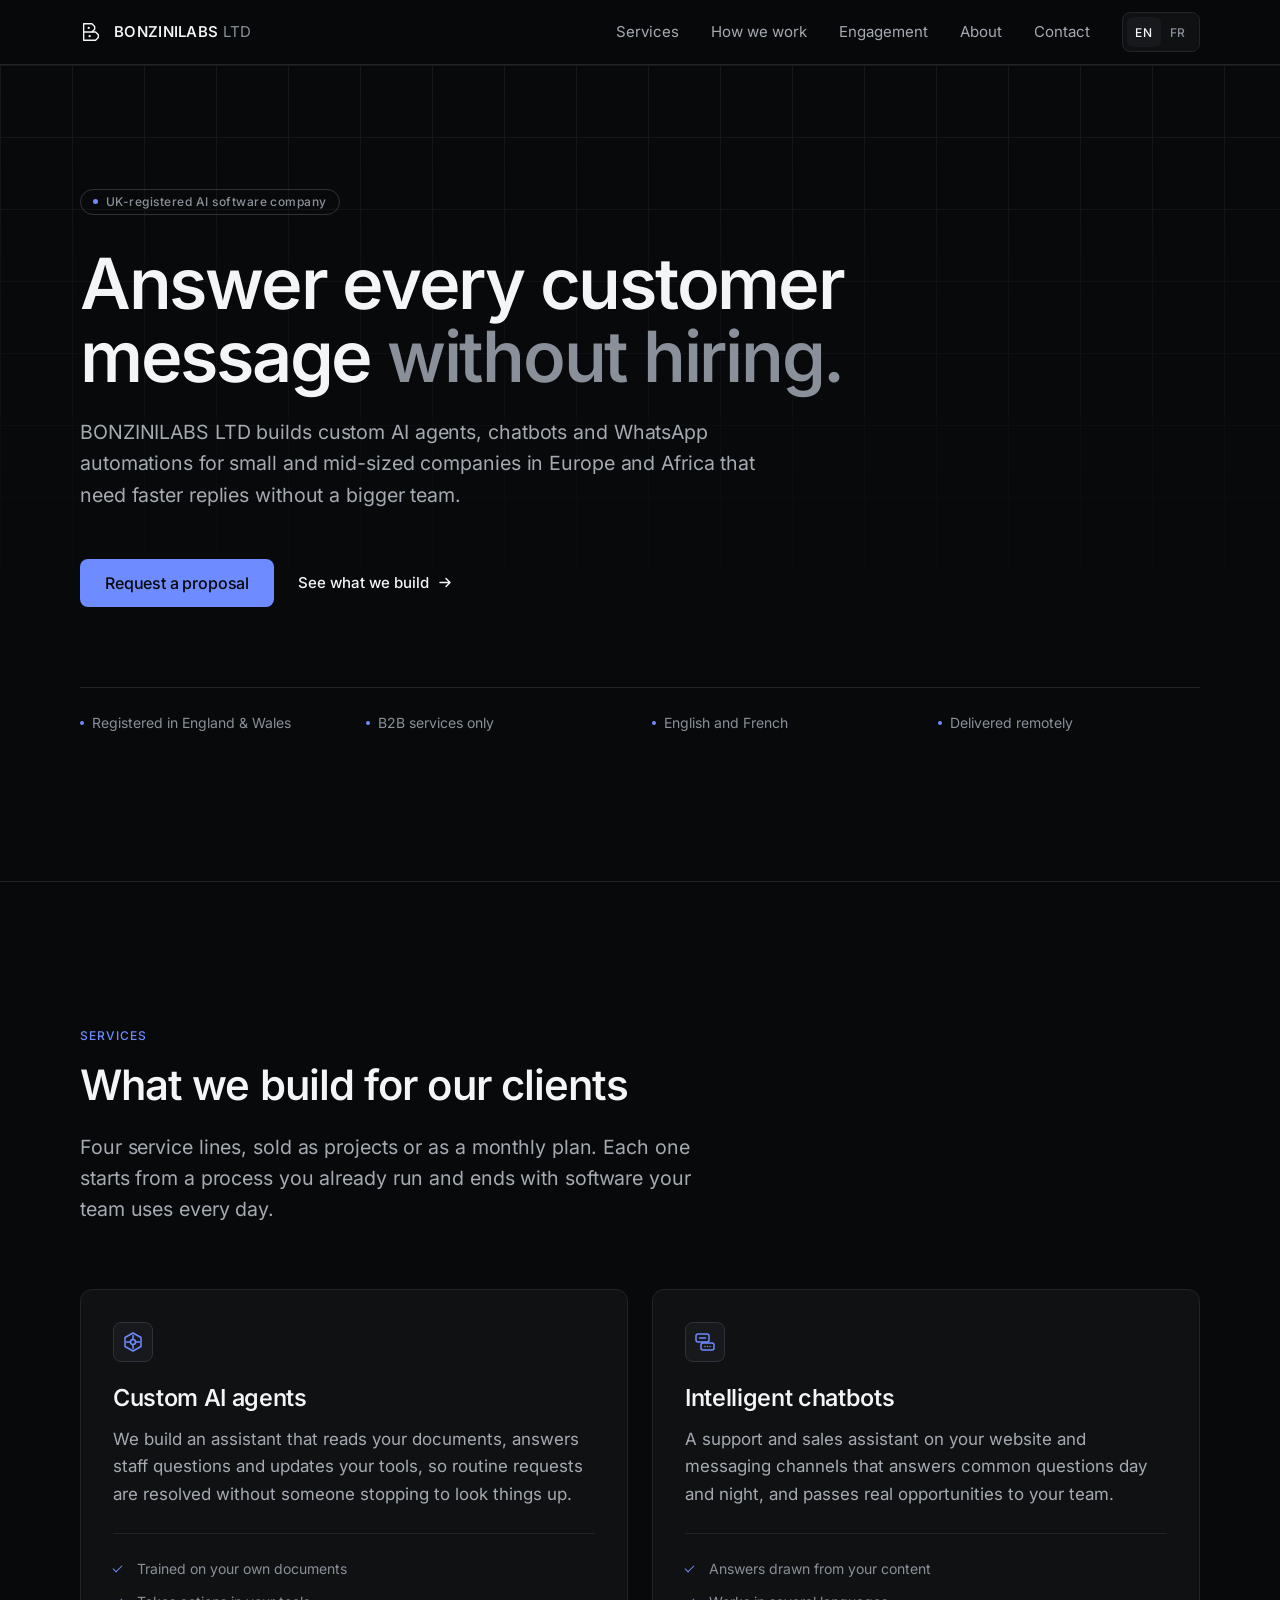
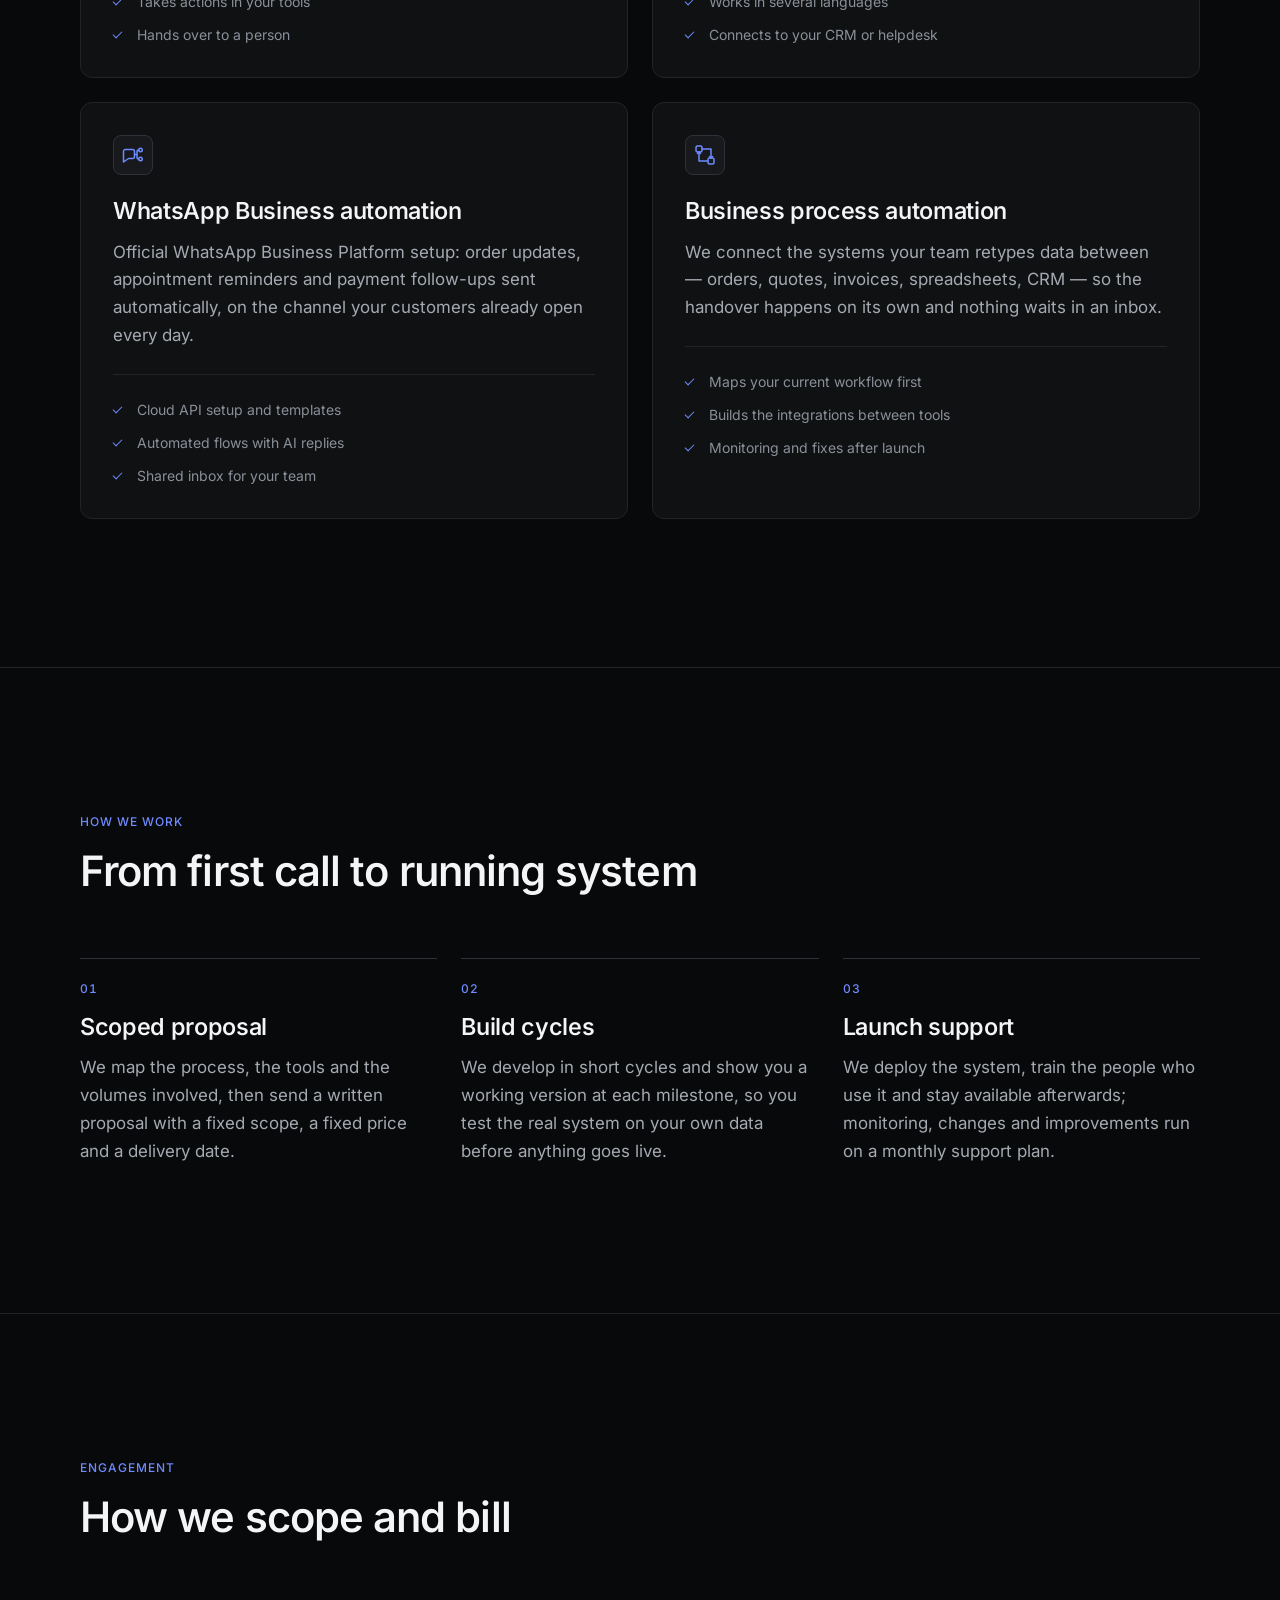
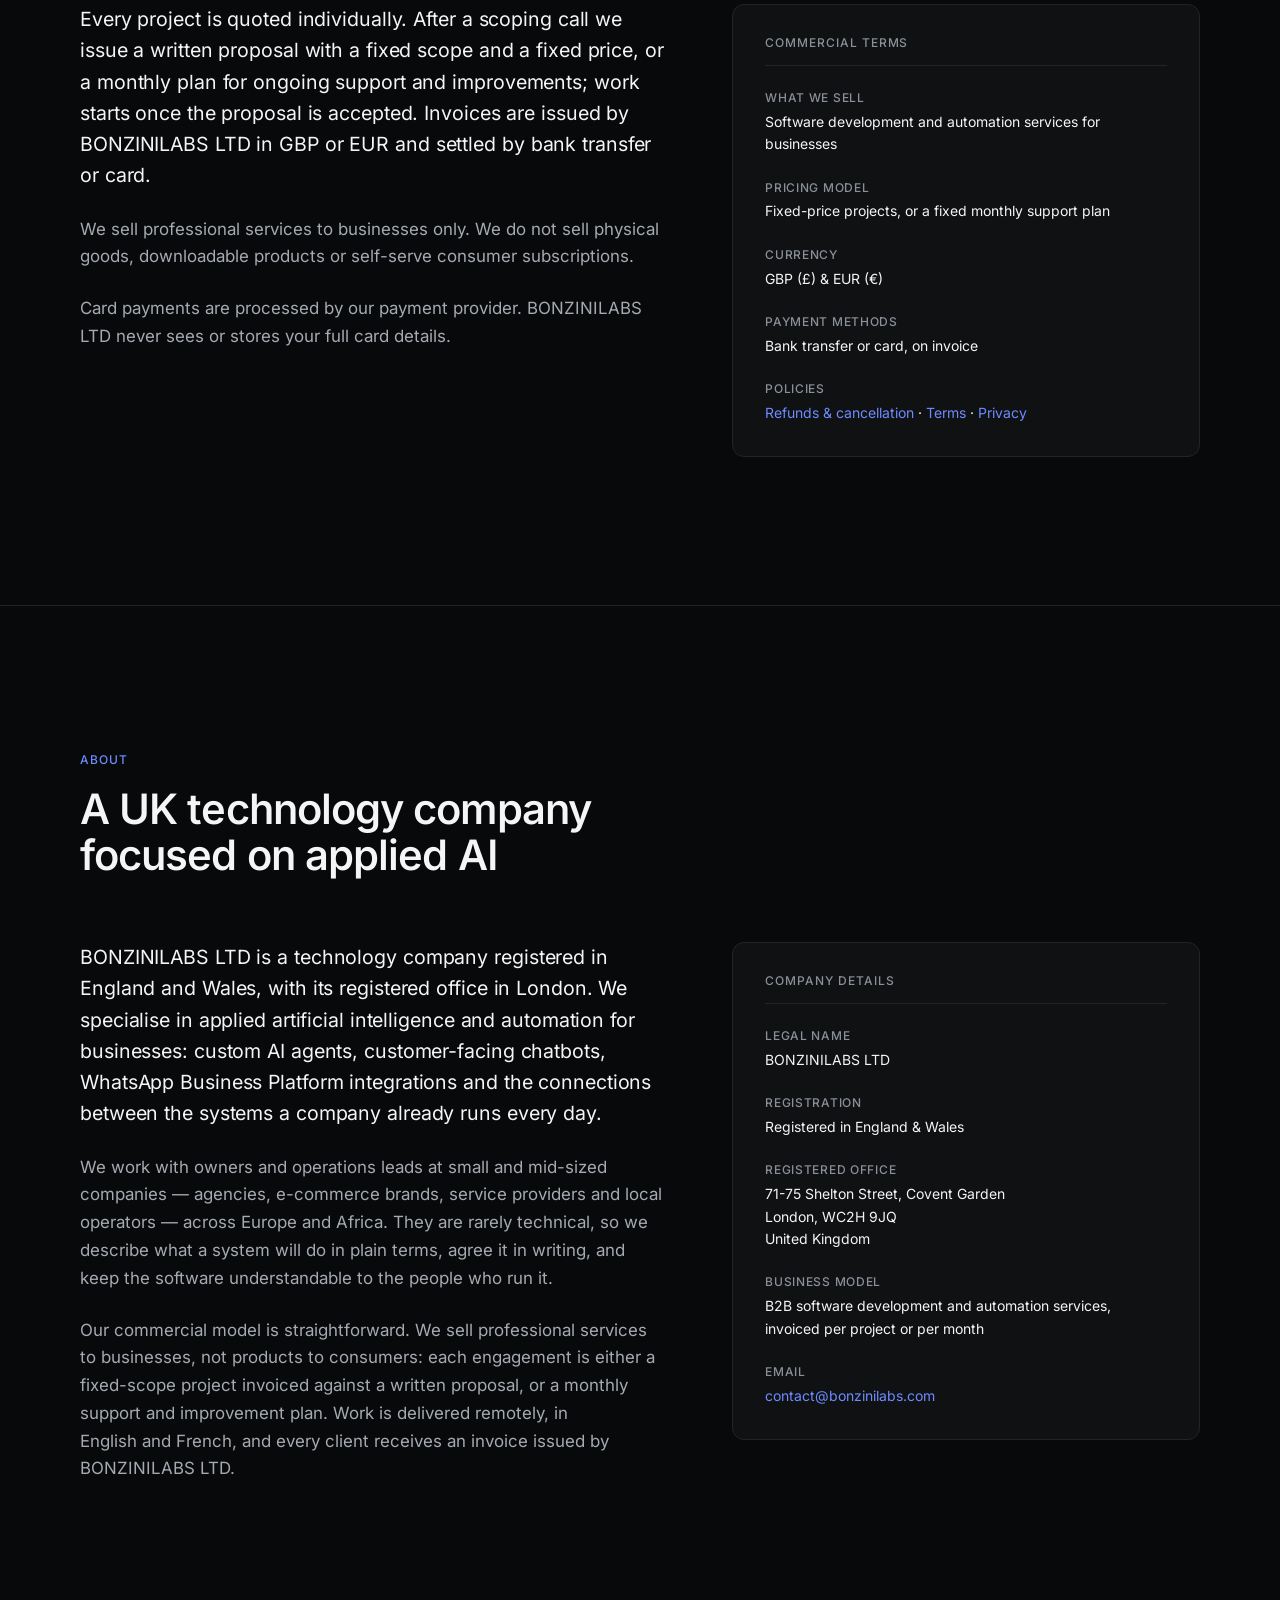
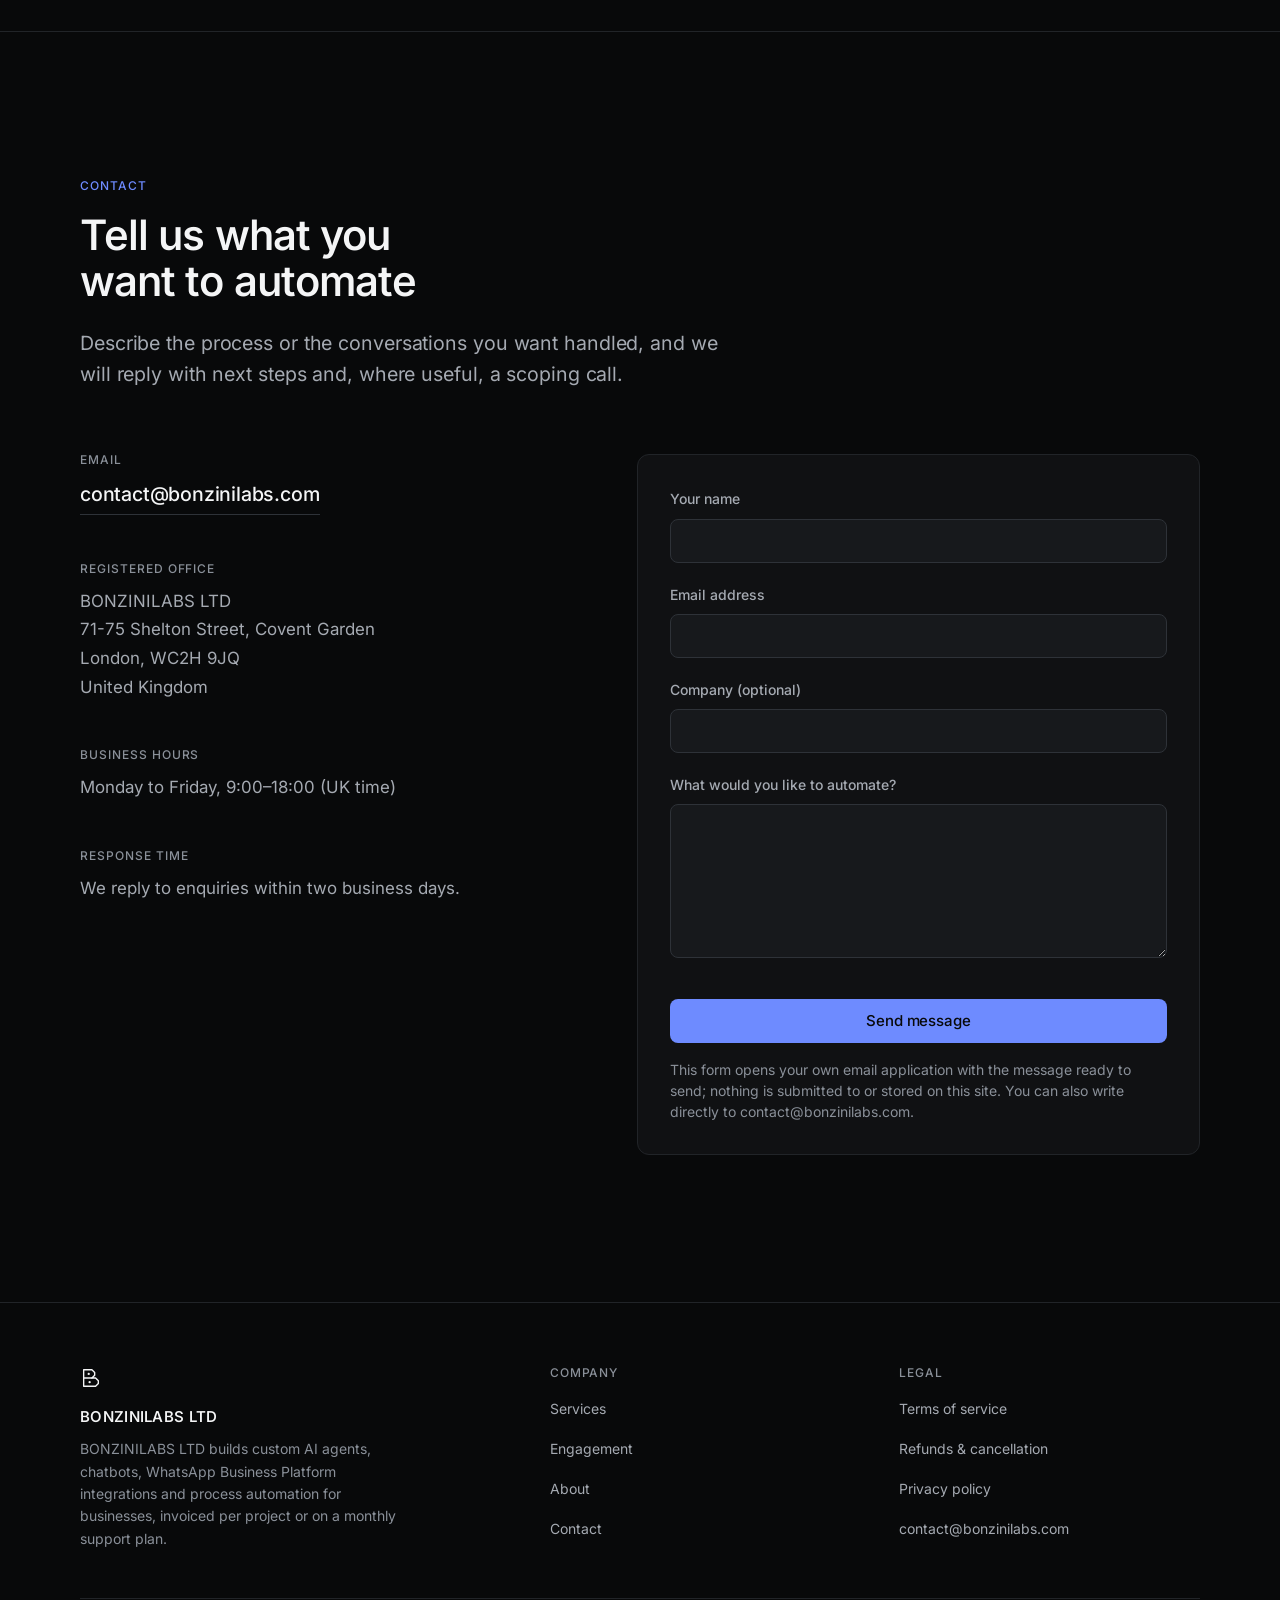
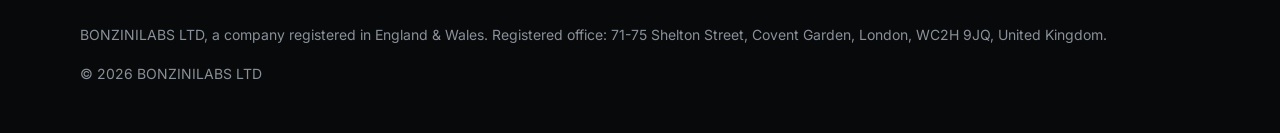
==== commit 2c508160: "Build the BONZINILABS LTD site Rebuilds the page against a written design system rather than by eye:" ====
--- a/index.html
+++ b/index.html
@@ -5,44 +5,47 @@
   <meta charset="utf-8">
   <meta name="viewport" content="width=device-width, initial-scale=1">
 
-  <title>BONZINILABS LTD — AI Automation &amp; Custom AI Agents for Business</title>
+  <title>BONZINILABS LTD — AI Automation &amp; AI Agents for Business</title>
   <meta name="description"
-    content="BONZINILABS LTD is a UK software company building AI automation for business: custom AI agents, intelligent chatbots, WhatsApp Business API integrations and business process automation.">
-  <meta name="keywords"
-    content="BONZINILABS, BONZINILABS LTD, AI automation, custom AI agents, AI chatbots, WhatsApp Business API, business process automation, London">
+    content="BONZINILABS LTD is a UK company delivering AI automation for business: custom AI agents, chatbots, WhatsApp Business integrations and process automation.">
   <meta name="author" content="BONZINILABS LTD">
-  <meta name="robots" content="index, follow">
+  <meta name="robots" content="index, follow, max-image-preview:large">
   <link rel="canonical" href="https://bonzinilabs.com/">
 
-  <!-- Open Graph / social -->
   <meta property="og:type" content="website">
   <meta property="og:site_name" content="BONZINILABS LTD">
-  <meta property="og:title" content="BONZINILABS LTD — AI Automation &amp; Custom AI Agents for Business">
+  <meta property="og:locale" content="en_GB">
+  <meta property="og:locale:alternate" content="fr_FR">
+  <meta property="og:title" content="BONZINILABS LTD — AI Automation &amp; AI Agents for Business">
   <meta property="og:description"
-    content="UK software company building AI automation for business: custom AI agents, intelligent chatbots, WhatsApp Business API integrations and process automation.">
+    content="BONZINILABS LTD is a UK company delivering AI automation for business: custom AI agents, chatbots, WhatsApp Business integrations and process automation.">
   <meta property="og:url" content="https://bonzinilabs.com/">
-  <meta property="og:image" content="https://bonzinilabs.com/assets/img/og-image.svg">
+  <meta property="og:image" content="https://bonzinilabs.com/assets/img/og-image.png">
+  <meta property="og:image:width" content="1200">
+  <meta property="og:image:height" content="630">
   <meta name="twitter:card" content="summary_large_image">
-  <meta name="twitter:title" content="BONZINILABS LTD — AI Automation for Business">
-  <meta name="twitter:description"
-    content="Custom AI agents, intelligent chatbots, WhatsApp Business API integrations and business process automation.">
-  <meta name="twitter:image" content="https://bonzinilabs.com/assets/img/og-image.svg">
-
-  <meta name="theme-color" content="#070A0F">
+
+  <meta name="theme-color" content="#08090A">
   <link rel="icon" href="assets/img/favicon.svg" type="image/svg+xml">
+  <link rel="icon" href="/favicon.ico" sizes="32x32">
+  <link rel="apple-touch-icon" href="assets/img/apple-touch-icon.png">
+  <link rel="mask-icon" href="assets/img/favicon-mono.svg" color="#6E8BFF">
+
+  <link rel="preload" href="assets/fonts/inter-var-latin.woff2" as="font" type="font/woff2" crossorigin>
   <link rel="stylesheet" href="assets/css/style.css">
 
-  <!-- Structured data: helps Stripe / search engines identify the legal entity -->
+  <!-- Legal entity data. Keep this in exact agreement with the details filed at
+       Companies House and with the Stripe dashboard: legal name, address, email. -->
   <script type="application/ld+json">
   {
     "@context": "https://schema.org",
-    "@type": "Organization",
+    "@type": "ProfessionalService",
+    "@id": "https://bonzinilabs.com/#organisation",
     "name": "BONZINILABS LTD",
     "legalName": "BONZINILABS LTD",
-    "alternateName": "BONZINILABS",
     "url": "https://bonzinilabs.com/",
     "email": "contact@bonzinilabs.com",
-    "description": "BONZINILABS LTD builds AI automation software for businesses: custom AI agents, intelligent chatbots, WhatsApp Business API integrations and business process automation.",
+    "description": "BONZINILABS LTD is a UK technology company that builds AI automation for businesses: custom AI agents, intelligent chatbots, WhatsApp Business Platform integrations and business process automation. Services are sold to business clients as fixed-scope projects or monthly support plans.",
     "address": {
       "@type": "PostalAddress",
       "streetAddress": "71-75 Shelton Street, Covent Garden",
@@ -50,8 +53,23 @@
       "postalCode": "WC2H 9JQ",
       "addressCountry": "GB"
     },
-    "areaServed": "Worldwide",
-    "knowsAbout": ["AI agents", "Chatbots", "WhatsApp Business API", "Business process automation"]
+    "areaServed": ["GB", "EU", "Africa"],
+    "availableLanguage": ["en", "fr"],
+    "currenciesAccepted": "GBP, EUR",
+    "paymentAccepted": "Bank transfer, Card",
+    "knowsAbout": [
+      "AI agents",
+      "AI chatbots",
+      "WhatsApp Business Platform",
+      "Business process automation",
+      "Systems integration"
+    ],
+    "contactPoint": {
+      "@type": "ContactPoint",
+      "contactType": "sales",
+      "email": "contact@bonzinilabs.com",
+      "availableLanguage": ["en", "fr"]
+    }
   }
   </script>
 </head>
@@ -62,26 +80,35 @@
   <header class="site-header" id="top">
     <div class="container header-inner">
       <a class="brand" href="#top" aria-label="BONZINILABS LTD — home">
-        <span class="brand-mark" aria-hidden="true"></span>
-        <span class="brand-text">BONZINILABS<span class="brand-suffix">&nbsp;LTD</span></span>
+        <svg viewBox="0 0 24 24" aria-hidden="true" focusable="false">
+          <use href="#logo-mark"></use>
+        </svg>
+        <span>BONZINILABS<span class="brand-suffix"> LTD</span></span>
       </a>
 
-      <nav class="nav" id="nav" aria-label="Main navigation">
+      <nav class="nav" id="nav" aria-label="Main">
         <a href="#services" data-i18n="nav.services">Services</a>
         <a href="#process" data-i18n="nav.process">How we work</a>
+        <a href="#engagement" data-i18n="nav.engagement">Engagement</a>
         <a href="#about" data-i18n="nav.about">About</a>
         <a href="#contact" data-i18n="nav.contact">Contact</a>
-        <a class="btn btn-primary btn-sm nav-cta" href="#contact" data-i18n="cta.contact">Contact us</a>
       </nav>
 
       <div class="header-actions">
-        <div class="lang-switch" role="group" aria-label="Language">
-          <button type="button" data-lang="en" class="is-active" aria-pressed="true">EN</button>
+        <div class="lang-switch" role="group" aria-label="Language / Langue">
+          <button type="button" data-lang="en" aria-pressed="true">EN</button>
           <button type="button" data-lang="fr" aria-pressed="false">FR</button>
         </div>
         <button class="nav-toggle" id="navToggle" type="button" aria-expanded="false" aria-controls="nav"
-          aria-label="Open menu">
-          <span></span><span></span><span></span>
+          aria-label="Menu">
+          <svg class="icon-open" viewBox="0 0 24 24" fill="none" stroke="currentColor" stroke-width="1.5"
+            stroke-linecap="round" aria-hidden="true">
+            <path d="M4 8h16M4 16h16" />
+          </svg>
+          <svg class="icon-close" viewBox="0 0 24 24" fill="none" stroke="currentColor" stroke-width="1.5"
+            stroke-linecap="round" aria-hidden="true">
+            <path d="M6 6l12 12M18 6L6 18" />
+          </svg>
         </button>
       </div>
     </div>
@@ -89,222 +116,280 @@
 
   <main id="main">
 
-    <!-- ================= HERO ================= -->
+    <!-- ========================= HERO ========================= -->
     <section class="hero">
-      <div class="container hero-inner">
-        <p class="eyebrow"><span class="dot" aria-hidden="true"></span><span data-i18n="hero.eyebrow">UK-registered AI
+      <div class="container">
+        <p class="pill"><span class="dot" aria-hidden="true"></span><span data-i18n="hero.eyebrow">UK-registered AI
             software company</span></p>
-        <h1 class="hero-title">
-          <span data-i18n="hero.title1">Put AI to work</span><br>
-          <span class="accent" data-i18n="hero.title2">inside your business.</span>
+
+        <h1>
+          <span data-i18n="hero.title1">Answer every customer message</span>
+          <span class="muted" data-i18n="hero.title2">without hiring.</span>
         </h1>
-        <p class="hero-sub" data-i18n="hero.sub">
-          BONZINILABS builds custom AI agents, intelligent chatbots and automation systems that answer your customers,
-          handle repetitive work and connect the tools you already use.
-        </p>
+
+        <p class="hero-lead" data-i18n="hero.sub">BONZINILABS LTD builds custom AI agents, chatbots and WhatsApp
+          automations for small and mid-sized companies in Europe and Africa that need faster replies without a bigger
+          team.</p>
+
         <div class="hero-actions">
-          <a class="btn btn-primary" href="#contact" data-i18n="cta.contact">Contact us</a>
-          <a class="btn btn-ghost" href="#services" data-i18n="cta.services">See our services</a>
-        </div>
-        <ul class="hero-badges">
-          <li data-i18n="hero.badge1">Custom AI agents</li>
-          <li data-i18n="hero.badge2">WhatsApp Business API</li>
-          <li data-i18n="hero.badge3">Process automation</li>
-          <li data-i18n="hero.badge4">B2B only</li>
+          <a class="btn btn--primary btn--lg" href="#contact" data-i18n="cta.contact">Request a proposal</a>
+          <a class="link-arrow" href="#services">
+            <span data-i18n="cta.services">See what we build</span>
+            <svg viewBox="0 0 16 16" fill="none" stroke="currentColor" stroke-width="1.5" stroke-linecap="round"
+              stroke-linejoin="round" aria-hidden="true">
+              <path d="M3 8h10M9 4l4 4-4 4" />
+            </svg>
+          </a>
+        </div>
+
+        <ul class="hero-proof">
+          <li data-i18n="proof.1">Registered in England &amp; Wales</li>
+          <li data-i18n="proof.2">B2B services only</li>
+          <li data-i18n="proof.3">English and French</li>
+          <li data-i18n="proof.4">Delivered remotely</li>
         </ul>
       </div>
     </section>
 
-    <!-- ================= SERVICES ================= -->
+    <!-- ========================= SERVICES ========================= -->
     <section class="section" id="services">
       <div class="container">
-        <p class="section-label" data-i18n="services.label">Services</p>
-        <h2 class="section-title" data-i18n="services.title">What we build for our clients</h2>
-        <p class="section-intro" data-i18n="services.intro">
-          We deliver software projects on a fixed-scope or monthly basis. Every engagement starts with a paid discovery
-          call and ends with a system your team owns and runs.
-        </p>
-
-        <div class="cards">
+        <div class="section-header">
+          <span class="section-label" data-i18n="services.label">Services</span>
+          <h2 data-i18n="services.title">What we build for our clients</h2>
+          <p data-i18n="services.intro">Four service lines, sold as projects or as a monthly plan. Each one starts from
+            a process you already run and ends with software your team uses every day.</p>
+        </div>
+
+        <div class="card-grid">
           <article class="card">
-            <div class="card-icon" aria-hidden="true">
-              <svg viewBox="0 0 24 24" fill="none" stroke="currentColor" stroke-width="1.6" stroke-linecap="round"
-                stroke-linejoin="round">
-                <rect x="4" y="7" width="16" height="12" rx="3" />
-                <path d="M12 7V4M9 13h.01M15 13h.01M9.5 16.5c1.5 1 3.5 1 5 0" />
+            <span class="card-icon" aria-hidden="true">
+              <svg viewBox="0 0 24 24">
+                <use href="#icon-agent"></use>
               </svg>
-            </div>
+            </span>
             <h3 data-i18n="svc1.title">Custom AI agents</h3>
-            <p data-i18n="svc1.body">
-              Autonomous assistants trained on your data, your tone and your rules. They qualify leads, draft replies,
-              summarise documents and take actions in your tools — with a human in the loop where it matters.
-            </p>
+            <p data-i18n="svc1.body">We build an assistant that reads your documents, answers staff questions and
+              updates your tools, so routine requests are resolved without someone stopping to look things up.</p>
             <ul class="card-list">
-              <li data-i18n="svc1.li1">Knowledge base &amp; document Q&amp;A</li>
-              <li data-i18n="svc1.li2">Tool &amp; API access for real actions</li>
-              <li data-i18n="svc1.li3">Guardrails, logging and handover to humans</li>
+              <li data-i18n="svc1.li1">Trained on your own documents</li>
+              <li data-i18n="svc1.li2">Takes actions in your tools</li>
+              <li data-i18n="svc1.li3">Hands over to a person</li>
             </ul>
           </article>
 
           <article class="card">
-            <div class="card-icon" aria-hidden="true">
-              <svg viewBox="0 0 24 24" fill="none" stroke="currentColor" stroke-width="1.6" stroke-linecap="round"
-                stroke-linejoin="round">
-                <path d="M20 12a8 8 0 1 0-3.2 6.4L20 20l-1.2-3.4A7.9 7.9 0 0 0 20 12Z" />
-                <path d="M8.5 11h7M8.5 14.5h4" />
+            <span class="card-icon" aria-hidden="true">
+              <svg viewBox="0 0 24 24">
+                <use href="#icon-chatbot"></use>
               </svg>
-            </div>
+            </span>
             <h3 data-i18n="svc2.title">Intelligent chatbots</h3>
-            <p data-i18n="svc2.body">
-              Customer-facing assistants for your website, support inbox or messaging channels. They answer in your
-              customers' language, 24/7, and escalate cleanly to your team when a human is needed.
-            </p>
+            <p data-i18n="svc2.body">A support and sales assistant on your website and messaging channels that answers
+              common questions day and night, and passes real opportunities to your team.</p>
             <ul class="card-list">
-              <li data-i18n="svc2.li1">Website widget &amp; multi-channel support</li>
-              <li data-i18n="svc2.li2">Multilingual answers from your own content</li>
-              <li data-i18n="svc2.li3">CRM and helpdesk integration</li>
+              <li data-i18n="svc2.li1">Answers drawn from your content</li>
+              <li data-i18n="svc2.li2">Works in several languages</li>
+              <li data-i18n="svc2.li3">Connects to your CRM or helpdesk</li>
             </ul>
           </article>
 
           <article class="card">
-            <div class="card-icon" aria-hidden="true">
-              <svg viewBox="0 0 24 24" fill="none" stroke="currentColor" stroke-width="1.6" stroke-linecap="round"
-                stroke-linejoin="round">
-                <path d="M12 3a9 9 0 0 0-7.7 13.7L3 21l4.4-1.3A9 9 0 1 0 12 3Z" />
-                <path d="M9 9.5c0 3 2.5 5.5 5.5 5.5l1-1.6-2-1-1 1a4.6 4.6 0 0 1-1.9-1.9l1-1-1-2-1.6 1Z" />
+            <span class="card-icon" aria-hidden="true">
+              <svg viewBox="0 0 24 24">
+                <use href="#icon-whatsapp-flow"></use>
               </svg>
-            </div>
-            <h3 data-i18n="svc3.title">WhatsApp Business API automation</h3>
-            <p data-i18n="svc3.body">
-              Official WhatsApp Business Platform integrations: automated conversations, order updates, appointment
-              reminders, notifications and payment follow-ups — on the channel your customers already use.
-            </p>
+            </span>
+            <h3 data-i18n="svc3.title">WhatsApp Business automation</h3>
+            <p data-i18n="svc3.body">Official WhatsApp Business Platform setup: order updates, appointment reminders and
+              payment follow-ups sent automatically, on the channel your customers already open every day.</p>
             <ul class="card-list">
-              <li data-i18n="svc3.li1">Cloud API setup &amp; message templates</li>
+              <li data-i18n="svc3.li1">Cloud API setup and templates</li>
               <li data-i18n="svc3.li2">Automated flows with AI replies</li>
-              <li data-i18n="svc3.li3">Shared team inbox &amp; analytics</li>
+              <li data-i18n="svc3.li3">Shared inbox for your team</li>
             </ul>
           </article>
 
           <article class="card">
-            <div class="card-icon" aria-hidden="true">
-              <svg viewBox="0 0 24 24" fill="none" stroke="currentColor" stroke-width="1.6" stroke-linecap="round"
-                stroke-linejoin="round">
-                <path d="M5 6h5M14 6h5M5 12h9M18 12h1M5 18h4M13 18h6" />
-                <circle cx="12" cy="6" r="2" />
-                <circle cx="16" cy="12" r="2" />
-                <circle cx="11" cy="18" r="2" />
+            <span class="card-icon" aria-hidden="true">
+              <svg viewBox="0 0 24 24">
+                <use href="#icon-automation"></use>
               </svg>
-            </div>
+            </span>
             <h3 data-i18n="svc4.title">Business process automation</h3>
-            <p data-i18n="svc4.body">
-              We remove the manual steps between your systems: data entry, quotes, invoicing, reporting, onboarding.
-              Custom integrations between your CRM, spreadsheets, email, payments and internal tools.
-            </p>
+            <p data-i18n="svc4.body">We connect the systems your team retypes data between — orders, quotes, invoices,
+              spreadsheets, CRM — so the handover happens on its own and nothing waits in an inbox.</p>
             <ul class="card-list">
-              <li data-i18n="svc4.li1">Workflow design &amp; automation build</li>
-              <li data-i18n="svc4.li2">API integrations and data pipelines</li>
-              <li data-i18n="svc4.li3">Monitoring, maintenance &amp; support</li>
+              <li data-i18n="svc4.li1">Maps your current workflow first</li>
+              <li data-i18n="svc4.li2">Builds the integrations between tools</li>
+              <li data-i18n="svc4.li3">Monitoring and fixes after launch</li>
             </ul>
           </article>
         </div>
       </div>
     </section>
 
-    <!-- ================= PROCESS ================= -->
-    <section class="section section-alt" id="process">
+    <!-- ========================= PROCESS ========================= -->
+    <section class="section" id="process">
       <div class="container">
-        <p class="section-label" data-i18n="process.label">How we work</p>
-        <h2 class="section-title" data-i18n="process.title">From first call to running system</h2>
+        <div class="section-header">
+          <span class="section-label" data-i18n="process.label">How we work</span>
+          <h2 data-i18n="process.title">From first call to running system</h2>
+        </div>
 
         <ol class="steps">
           <li class="step">
             <span class="step-num">01</span>
-            <h3 data-i18n="step1.title">Discovery</h3>
-            <p data-i18n="step1.body">We map the process you want to automate, the tools involved and the outcome you
-              expect. You get a written scope, a fixed price and a timeline.</p>
+            <h3 data-i18n="step1.title">Scoped proposal</h3>
+            <p data-i18n="step1.body">We map the process, the tools and the volumes involved, then send a written
+              proposal with a fixed scope, a fixed price and a delivery date.</p>
           </li>
           <li class="step">
             <span class="step-num">02</span>
-            <h3 data-i18n="step2.title">Build</h3>
-            <p data-i18n="step2.body">We develop and test the solution in short cycles, with a working demo you can try
-              at each milestone. No black boxes.</p>
+            <h3 data-i18n="step2.title">Build cycles</h3>
+            <p data-i18n="step2.body">We develop in short cycles and show you a working version at each milestone, so
+              you test the real system on your own data before anything goes live.</p>
           </li>
           <li class="step">
             <span class="step-num">03</span>
-            <h3 data-i18n="step3.title">Launch &amp; support</h3>
-            <p data-i18n="step3.body">We deploy, train your team and monitor the system. Ongoing support and
-              improvements are available on a monthly plan.</p>
+            <h3 data-i18n="step3.title">Launch support</h3>
+            <p data-i18n="step3.body">We deploy the system, train the people who use it and stay available afterwards;
+              monitoring, changes and improvements run on a monthly support plan.</p>
           </li>
         </ol>
       </div>
     </section>
 
-    <!-- ================= ABOUT ================= -->
+    <!-- ========================= ENGAGEMENT & BILLING =========================
+         This section exists so that a reviewer — at Stripe or anywhere else —
+         can tell exactly what is sold, to whom, in which currency, and how it
+         is invoiced, without a public rate card. -->
+    <section class="section" id="engagement">
+      <div class="container">
+        <div class="section-header">
+          <span class="section-label" data-i18n="pricing.label">Engagement</span>
+          <h2 data-i18n="pricing.title">How we scope and bill</h2>
+        </div>
+
+        <div class="split">
+          <div class="prose">
+            <p class="lead" data-i18n="pricing.body">Every project is quoted individually. After a scoping call we issue
+              a written proposal with a fixed scope and a fixed price, or a monthly plan for ongoing support and
+              improvements; work starts once the proposal is accepted. Invoices are issued by BONZINILABS LTD in GBP or
+              EUR and settled by bank transfer or card.</p>
+            <p data-i18n="pricing.note">We sell professional services to businesses only. We do not sell physical goods,
+              downloadable products or self-serve consumer subscriptions.</p>
+            <p data-i18n="pricing.secure">Card payments are processed by our payment provider. BONZINILABS LTD never
+              sees or stores your full card details.</p>
+          </div>
+
+          <aside class="panel">
+            <h3 data-i18n="pricing.facts">Commercial terms</h3>
+            <dl class="data-list">
+              <div>
+                <dt data-i18n="pricing.t1">What we sell</dt>
+                <dd data-i18n="pricing.v1">Software development and automation services for businesses</dd>
+              </div>
+              <div>
+                <dt data-i18n="pricing.t2">Pricing model</dt>
+                <dd data-i18n="pricing.v2">Fixed-price projects, or a fixed monthly support plan</dd>
+              </div>
+              <div>
+                <dt data-i18n="pricing.t3">Currency</dt>
+                <dd>GBP (£) &amp; EUR (€)</dd>
+              </div>
+              <div>
+                <dt data-i18n="pricing.t4">Payment methods</dt>
+                <dd data-i18n="pricing.v4">Bank transfer or card, on invoice</dd>
+              </div>
+              <div>
+                <dt data-i18n="pricing.t5">Policies</dt>
+                <dd>
+                  <a href="refunds.html" data-i18n="pricing.v5a">Refunds &amp; cancellation</a> ·
+                  <a href="terms.html" data-i18n="pricing.v5b">Terms</a> ·
+                  <a href="privacy.html" data-i18n="pricing.v5c">Privacy</a>
+                </dd>
+              </div>
+            </dl>
+          </aside>
+        </div>
+      </div>
+    </section>
+
+    <!-- ========================= ABOUT ========================= -->
     <section class="section" id="about">
-      <div class="container about-grid">
-        <div>
-          <p class="section-label" data-i18n="about.label">About</p>
-          <h2 class="section-title" data-i18n="about.title">A UK technology company focused on applied AI</h2>
-          <p class="lede" data-i18n="about.p1">
-            BONZINILABS LTD is a software company registered in England &amp; Wales, based in London. We design and
-            develop AI-powered tools and automation solutions for other businesses.
-          </p>
-          <p data-i18n="about.p2">
-            Our clients are small and mid-sized companies that want to serve customers faster without growing headcount:
-            agencies, e-commerce brands, service providers and local operators. We work remotely with clients across
-            Europe and Africa, and we deliver in English and French.
-          </p>
-          <p data-i18n="about.p3">
-            We are deliberately practical. We do not sell strategy decks — we ship working software, integrated with the
-            systems you already run, and we stay responsible for it after launch.
-          </p>
-        </div>
-        <aside class="fact-card">
-          <h3 data-i18n="about.facts">Company details</h3>
-          <dl>
-            <div>
-              <dt data-i18n="about.legal">Legal name</dt>
-              <dd>BONZINILABS LTD</dd>
-            </div>
-            <div>
-              <dt data-i18n="about.reg">Registration</dt>
-              <dd data-i18n="about.regval">Registered in England &amp; Wales</dd>
-            </div>
-            <div>
-              <dt data-i18n="about.office">Registered office</dt>
-              <dd>71-75 Shelton Street, Covent Garden<br>London, WC2H 9JQ<br>United Kingdom</dd>
-            </div>
-            <div>
-              <dt data-i18n="about.model">Business model</dt>
-              <dd data-i18n="about.modelval">B2B software development and automation services, billed per project or per
-                month</dd>
-            </div>
-            <div>
-              <dt data-i18n="about.email">Email</dt>
-              <dd><a href="mailto:contact@bonzinilabs.com">contact@bonzinilabs.com</a></dd>
-            </div>
-          </dl>
-        </aside>
+      <div class="container">
+        <div class="section-header">
+          <span class="section-label" data-i18n="about.label">About</span>
+          <h2 data-i18n="about.title">A UK technology company focused on applied AI</h2>
+        </div>
+
+        <div class="split">
+          <div class="prose">
+            <p class="lead" data-i18n="about.p1">BONZINILABS LTD is a technology company registered in England and
+              Wales, with its registered office in London. We specialise in applied artificial intelligence and
+              automation for businesses: custom AI agents, customer-facing chatbots, WhatsApp Business Platform
+              integrations and the connections between the systems a company already runs every day.</p>
+            <p data-i18n="about.p2">We work with owners and operations leads at small and mid-sized companies —
+              agencies, e-commerce brands, service providers and local operators — across Europe and Africa. They are
+              rarely technical, so we describe what a system will do in plain terms, agree it in writing, and keep the
+              software understandable to the people who run it.</p>
+            <p data-i18n="about.p3">Our commercial model is straightforward. We sell professional services to
+              businesses, not products to consumers: each engagement is either a fixed-scope project invoiced against a
+              written proposal, or a monthly support and improvement plan. Work is delivered remotely, in English and
+              French, and every client receives an invoice issued by BONZINILABS LTD.</p>
+          </div>
+
+          <aside class="panel">
+            <h3 data-i18n="about.facts">Company details</h3>
+            <dl class="data-list">
+              <div>
+                <dt data-i18n="about.legal">Legal name</dt>
+                <dd>BONZINILABS LTD</dd>
+              </div>
+              <div>
+                <dt data-i18n="about.reg">Registration</dt>
+                <dd data-i18n="about.regval">Registered in England &amp; Wales</dd>
+                <!-- Companies Act 2006 requires the registered number on the company website.
+                     Add it here once to hand, e.g.:
+                     <dd>Company no. 12345678</dd>  -->
+              </div>
+              <div>
+                <dt data-i18n="about.office">Registered office</dt>
+                <dd>71-75 Shelton Street, Covent Garden<br>London, WC2H 9JQ<br>United Kingdom</dd>
+              </div>
+              <div>
+                <dt data-i18n="about.model">Business model</dt>
+                <dd data-i18n="about.modelval">B2B software development and automation services, invoiced per project or
+                  per month</dd>
+              </div>
+              <div>
+                <dt data-i18n="about.email">Email</dt>
+                <dd><a href="mailto:contact@bonzinilabs.com">contact@bonzinilabs.com</a></dd>
+              </div>
+            </dl>
+          </aside>
+        </div>
       </div>
     </section>
 
-    <!-- ================= CONTACT ================= -->
-    <section class="section section-alt" id="contact">
+    <!-- ========================= CONTACT ========================= -->
+    <section class="section" id="contact">
       <div class="container">
-        <p class="section-label" data-i18n="contact.label">Contact</p>
-        <h2 class="section-title" data-i18n="contact.title">Tell us what you want to automate</h2>
-        <p class="section-intro" data-i18n="contact.intro">
-          Send us a short description of your project and we will reply within two business days.
-        </p>
-
-        <div class="contact-grid">
+        <div class="section-header">
+          <span class="section-label" data-i18n="contact.label">Contact</span>
+          <h2 data-i18n="contact.title">Tell us what you want to automate</h2>
+          <p data-i18n="contact.intro">Describe the process or the conversations you want handled, and we will reply
+            with next steps and, where useful, a scoping call.</p>
+        </div>
+
+        <div class="split split--form">
           <div class="contact-info">
-            <div class="info-block">
+            <div class="contact-block">
               <h3 data-i18n="contact.emailTitle">Email</h3>
-              <p><a class="big-link" href="mailto:contact@bonzinilabs.com">contact@bonzinilabs.com</a></p>
-            </div>
-            <div class="info-block">
+              <p><a class="email-link" href="mailto:contact@bonzinilabs.com">contact@bonzinilabs.com</a></p>
+            </div>
+            <div class="contact-block">
               <h3 data-i18n="contact.addrTitle">Registered office</h3>
               <address>
                 BONZINILABS LTD<br>
@@ -313,13 +398,17 @@
                 United Kingdom
               </address>
             </div>
-            <div class="info-block">
+            <div class="contact-block">
               <h3 data-i18n="contact.hoursTitle">Business hours</h3>
-              <p data-i18n="contact.hours">Monday to Friday, 9:00 – 18:00 (UK time)</p>
+              <p data-i18n="contact.hours">Monday to Friday, 9:00–18:00 (UK time)</p>
+            </div>
+            <div class="contact-block">
+              <h3 data-i18n="contact.replyTitle">Response time</h3>
+              <p data-i18n="contact.reply">We reply to enquiries within two business days.</p>
             </div>
           </div>
 
-          <form class="contact-form" id="contactForm" novalidate>
+          <form class="form" id="contactForm" novalidate>
             <div class="field">
               <label for="name" data-i18n="form.name">Your name</label>
               <input type="text" id="name" name="name" autocomplete="name" required>
@@ -333,16 +422,16 @@
               <input type="text" id="company" name="company" autocomplete="organization">
             </div>
             <div class="field">
-              <label for="message" data-i18n="form.message">How can we help?</label>
+              <label for="message" data-i18n="form.message">What would you like to automate?</label>
               <textarea id="message" name="message" rows="5" required></textarea>
             </div>
-            <button class="btn btn-primary btn-block" type="submit" data-i18n="form.submit">Send message</button>
-            <p class="form-note" data-i18n="form.note">
-              This form opens your email application with the message pre-filled. You can also write directly to
-              contact@bonzinilabs.com.
-            </p>
-            <p class="form-error" id="formError" role="alert" hidden data-i18n="form.error">Please fill in your name, a
-              valid email address and a message.</p>
+
+            <button class="btn btn--primary btn--block" type="submit" data-i18n="form.submit">Send message</button>
+
+            <p class="form-status" id="formStatus" role="status" hidden></p>
+            <p class="form-note" data-i18n="form.note">This form opens your own email application with the message ready
+              to send; nothing is submitted to or stored on this site. You can also write directly to
+              contact@bonzinilabs.com.</p>
           </form>
         </div>
       </div>
@@ -350,28 +439,103 @@
   </main>
 
   <footer class="site-footer">
-    <div class="container footer-inner">
-      <div class="footer-brand">
-        <span class="brand-mark" aria-hidden="true"></span>
-        <div>
+    <div class="container">
+      <div class="footer-top">
+        <div class="footer-brand">
+          <svg viewBox="0 0 24 24" aria-hidden="true" focusable="false">
+            <use href="#logo-mark"></use>
+          </svg>
           <p class="footer-name">BONZINILABS LTD</p>
-          <p class="footer-tag" data-i18n="footer.tag">AI automation for business</p>
-        </div>
-      </div>
-      <address class="footer-address">
-        71-75 Shelton Street, Covent Garden<br>
-        London, WC2H 9JQ, United Kingdom<br>
-        <a href="mailto:contact@bonzinilabs.com">contact@bonzinilabs.com</a>
-      </address>
+          <p class="footer-desc" data-i18n="footer.summary">BONZINILABS LTD builds custom AI agents, chatbots, WhatsApp
+            Business Platform integrations and process automation for businesses, invoiced per project or on a monthly
+            support plan.</p>
+        </div>
+
+        <div class="footer-col">
+          <h3 data-i18n="footer.company">Company</h3>
+          <ul>
+            <li><a href="#services" data-i18n="nav.services">Services</a></li>
+            <li><a href="#engagement" data-i18n="nav.engagement">Engagement</a></li>
+            <li><a href="#about" data-i18n="nav.about">About</a></li>
+            <li><a href="#contact" data-i18n="nav.contact">Contact</a></li>
+          </ul>
+        </div>
+
+        <div class="footer-col">
+          <h3 data-i18n="footer.legalCol">Legal</h3>
+          <ul>
+            <li><a href="terms.html" data-i18n="footer.terms">Terms of service</a></li>
+            <li><a href="refunds.html" data-i18n="footer.refunds">Refunds &amp; cancellation</a></li>
+            <li><a href="privacy.html" data-i18n="footer.privacy">Privacy policy</a></li>
+            <li><a href="mailto:contact@bonzinilabs.com">contact@bonzinilabs.com</a></li>
+          </ul>
+        </div>
+      </div>
+
       <div class="footer-legal">
-        <p>&copy; <span id="year">2026</span> BONZINILABS LTD</p>
-        <p data-i18n="footer.reg">Registered in England &amp; Wales</p>
-        <p><a href="#top" data-i18n="footer.top">Back to top</a></p>
+        <p data-i18n="footer.legal">BONZINILABS LTD, a company registered in England &amp; Wales. Registered office:
+          71-75 Shelton Street, Covent Garden, London, WC2H 9JQ, United Kingdom.</p>
+        <p>&copy; <span data-year>2026</span> BONZINILABS LTD</p>
       </div>
     </div>
   </footer>
 
-  <script src="assets/js/main.js"></script>
+  <!-- ========================= ICON SPRITE =========================
+       One inline sprite, referenced with <use>. Every glyph is drawn on the
+       same 24x24 grid at 1.5px stroke so the set stays optically consistent. -->
+  <svg width="0" height="0" style="position:absolute" aria-hidden="true" focusable="false">
+    <defs>
+      <!-- Mark: a B built from two offset modules, 3x3 chamfers, the lower bowl
+           stepping three units further right than the upper. -->
+      <g id="logo-mark" fill="none" stroke="currentColor" stroke-width="1.5" stroke-linecap="round"
+        stroke-linejoin="round">
+        <path d="M4 3H13L16 6V9L13 12H17L20 15V18L17 21H4Z" />
+        <path d="M4 12H13" />
+        <circle cx="9.5" cy="7.5" r="1.25" fill="currentColor" stroke="none" />
+        <circle cx="10.5" cy="16.5" r="1.25" fill="currentColor" stroke="none" />
+      </g>
+
+      <g id="icon-agent" fill="none" stroke="currentColor" stroke-width="1.5" stroke-linecap="round"
+        stroke-linejoin="round">
+        <path d="M12 3L20 7.5V16.5L12 21L4 16.5V7.5Z" />
+        <circle cx="12" cy="12" r="2.5" />
+        <path d="M12 9.5V5.5M12 14.5V18.5M9.5 12H5.5M14.5 12H18.5" />
+      </g>
+
+      <g id="icon-chatbot" fill="none" stroke="currentColor" stroke-width="1.5" stroke-linecap="round"
+        stroke-linejoin="round">
+        <rect x="3" y="4" width="13" height="8" rx="2" />
+        <rect x="8" y="13" width="13" height="7" rx="2" />
+        <path d="M6.5 8H12.5" />
+        <circle cx="12" cy="16.5" r="0.75" fill="currentColor" stroke="none" />
+        <circle cx="14.5" cy="16.5" r="0.75" fill="currentColor" stroke="none" />
+        <circle cx="17" cy="16.5" r="0.75" fill="currentColor" stroke="none" />
+      </g>
+
+      <!-- Deliberately not the WhatsApp glyph: that mark is Meta's trademark and
+           may not stand in for a third party's own service icon. -->
+      <g id="icon-whatsapp-flow" fill="none" stroke="currentColor" stroke-width="1.5" stroke-linecap="round"
+        stroke-linejoin="round">
+        <path d="M4.5 6.5H11.5A2 2 0 0 1 13.5 8.5V13.5A2 2 0 0 1 11.5 15.5H7.5L2.5 19V8.5A2 2 0 0 1 4.5 6.5Z" />
+        <path d="M13.5 11.5H16" />
+        <path d="M17.75 7H17.5A1.5 1.5 0 0 0 16 8.5V14.5A1.5 1.5 0 0 0 17.5 16H17.75" />
+        <circle cx="19.5" cy="7" r="1.75" />
+        <circle cx="19.5" cy="16" r="1.75" />
+      </g>
+
+      <g id="icon-automation" fill="none" stroke="currentColor" stroke-width="1.5" stroke-linecap="round"
+        stroke-linejoin="round">
+        <rect x="3" y="3" width="6" height="6" rx="1.5" />
+        <rect x="15" y="15" width="6" height="6" rx="1.5" />
+        <path d="M9 6H18V15" />
+        <path d="M16.5 13.5L18 15L19.5 13.5" />
+        <path d="M15 18H6V9" />
+        <path d="M4.5 10.5L6 9L7.5 10.5" />
+      </g>
+    </defs>
+  </svg>
+
+  <script src="assets/js/main.js" defer></script>
 </body>
 
 </html>
--- a/assets/css/style.css
+++ b/assets/css/style.css
@@ -1,33 +1,112 @@
-/* ============================================================
+/* =============================================================================
    BONZINILABS LTD — bonzinilabs.com
-   Static marketing site. No frameworks, no external requests.
-   ============================================================ */
+   Static marketing site. No framework, no build step, no third-party request.
+
+   Every dimension in this file comes from the project design system:
+   8px spacing scale, seven type roles, five radii, four breakpoints
+   (640 / 768 / 1024 / 1280). Values outside those scales are not permitted.
+   ============================================================================= */
+
+/* -----------------------------------------------------------------------------
+   1. FONTS — self-hosted Inter Variable (latin subset, 48KB, one request)
+   The fallback face is metric-matched to Arial so swapping causes no reflow.
+   -------------------------------------------------------------------------- */
+
+@font-face {
+  font-family: "Inter";
+  src: url("../fonts/inter-var-latin.woff2") format("woff2");
+  font-weight: 100 900;
+  font-style: normal;
+  font-display: swap;
+}
+
+@font-face {
+  font-family: "Inter Fallback";
+  src: local("Arial");
+  size-adjust: 107%;
+  ascent-override: 90%;
+  descent-override: 22.4%;
+  line-gap-override: 0%;
+}
+
+/* -----------------------------------------------------------------------------
+   2. TOKENS
+   -------------------------------------------------------------------------- */
 
 :root {
-  --bg: #070a0f;
-  --bg-alt: #0b1018;
-  --surface: #10161f;
-  --surface-2: #141c27;
-  --border: #1e2836;
-  --border-soft: #182130;
-
-  --text: #e8edf4;
-  --text-muted: #9aa8bb;
-  --text-dim: #6d7c90;
-
-  --accent: #4d9dff;
-  --accent-soft: #7fbaff;
-  --accent-dim: rgba(77, 157, 255, 0.12);
-
-  --radius: 14px;
-  --radius-lg: 20px;
-  --maxw: 1140px;
-
-  --font: "Inter", -apple-system, BlinkMacSystemFont, "Segoe UI", Roboto,
-    "Helvetica Neue", Arial, "Noto Sans", sans-serif;
-
-  --shadow: 0 20px 50px -20px rgba(0, 0, 0, 0.8);
-}
+  color-scheme: dark;
+  accent-color: #6e8bff;
+
+  /* Colour — contrast ratios verified against --bg (WCAG 2.2 AA)
+     text-1 18.26:1 · text-2 8.53:1 · text-3 6.20:1 · accent 6.45:1 */
+  --bg: #08090a;
+  --surface-1: #101113;
+  --surface-2: #17191c;
+  --border: #212428;
+  --border-strong: #2e3238;
+  --text-1: #f4f5f6;
+  --text-2: #a5aab2;
+  --text-3: #8a9099;
+  --accent: #6e8bff;
+  --accent-hover: #8da2ff;
+  --accent-subtle: color-mix(in oklab, var(--accent) 12%, var(--bg));
+  --on-accent: #08090a;
+
+  /* Spacing — 8px base; 20px is the single sanctioned 4px step */
+  --s-1: 0.25rem;   /*  4 */
+  --s-2: 0.5rem;    /*  8 */
+  --s-3: 0.75rem;   /* 12 */
+  --s-4: 1rem;      /* 16 */
+  --s-4h: 1.25rem;  /* 20 */
+  --s-5: 1.5rem;    /* 24 */
+  --s-6: 2rem;      /* 32 */
+  --s-7: 2.5rem;    /* 40 */
+  --s-8: 3rem;      /* 48 */
+  --s-9: 4rem;      /* 64 */
+  --s-10: 5rem;     /* 80 */
+
+  /* Type */
+  --font-sans: "Inter", "Inter Fallback", ui-sans-serif, system-ui,
+    -apple-system, "Segoe UI", Roboto, Helvetica, Arial, sans-serif;
+
+  --fs-display: clamp(2.5rem, 1.664rem + 3.429vw, 4.75rem);   /* 40 → 76 */
+  --fs-h2: clamp(1.875rem, 1.55rem + 1.333vw, 2.75rem);       /* 30 → 44 */
+  --fs-h3: clamp(1.25rem, 1.157rem + 0.381vw, 1.5rem);        /* 20 → 24 */
+  --fs-lead: clamp(1.0625rem, 0.993rem + 0.286vw, 1.25rem);   /* 17 → 20 */
+  --fs-body: clamp(1rem, 0.977rem + 0.095vw, 1.0625rem);      /* 16 → 17 */
+  --fs-small: 0.875rem;                                        /* 14 */
+  --fs-label: 0.75rem;                                         /* 12 */
+
+  /* Layout */
+  --container: 1200px;
+  --gutter: clamp(1.5rem, 0.94rem + 2.3vw, 2.5rem);           /* 24 → 40 */
+  --nav-h: 64px;
+  --section-pad: clamp(5rem, 3.143rem + 7.62vw, 10rem);       /* 80 → 160 */
+
+  /* Radius — the only five values on this site */
+  --r-1: 6px;
+  --r-2: 8px;
+  --r-3: 12px;
+  --r-4: 16px;
+  --r-pill: 999px;
+
+  /* Motion */
+  --dur-1: 120ms;
+  --dur-2: 180ms;
+  --dur-3: 240ms;
+  --ease-out: cubic-bezier(0.16, 1, 0.3, 1);
+  --ease-std: cubic-bezier(0.2, 0, 0, 1);
+}
+
+@media (max-width: 767px) {
+  :root {
+    --nav-h: 56px;
+  }
+}
+
+/* -----------------------------------------------------------------------------
+   3. RESET & BASE
+   -------------------------------------------------------------------------- */
 
 *,
 *::before,
@@ -36,786 +115,1209 @@
 }
 
 html {
-  scroll-behavior: smooth;
   -webkit-text-size-adjust: 100%;
+  tab-size: 4;
+}
+
+@media (prefers-reduced-motion: no-preference) {
+  html {
+    scroll-behavior: smooth;
+  }
 }
 
 body {
   margin: 0;
+  overflow-x: clip;
   background: var(--bg);
-  color: var(--text);
-  font-family: var(--font);
-  font-size: 17px;
+  color: var(--text-2);
+  font-family: var(--font-sans);
+  font-size: var(--fs-body);
   line-height: 1.65;
+  font-synthesis-weight: none;
   -webkit-font-smoothing: antialiased;
-  overflow-x: hidden;
+  -moz-osx-font-smoothing: grayscale;
+  text-rendering: optimizeLegibility;
+}
+
+h1,
+h2,
+h3,
+p,
+ul,
+ol,
+dl,
+dd,
+figure,
+blockquote {
+  margin: 0;
+}
+
+ul,
+ol {
+  padding: 0;
+  list-style: none;
 }
 
 h1,
 h2,
 h3 {
-  margin: 0 0 0.5em;
-  line-height: 1.15;
-  letter-spacing: -0.02em;
-  font-weight: 650;
+  color: var(--text-1);
+  text-wrap: balance;
+}
+
+h1 {
+  font-size: var(--fs-display);
+  font-weight: 560;
+  line-height: 1.04;
+  letter-spacing: -0.032em;
+}
+
+h2 {
+  font-size: var(--fs-h2);
+  font-weight: 560;
+  line-height: 1.1;
+  letter-spacing: -0.022em;
+}
+
+h3 {
+  font-size: var(--fs-h3);
+  font-weight: 560;
+  line-height: 1.35;
+  letter-spacing: -0.014em;
 }
 
 p {
-  margin: 0 0 1em;
+  text-wrap: pretty;
 }
 
 a {
-  color: var(--accent-soft);
+  color: var(--accent);
   text-decoration: none;
+  transition: color var(--dur-1) var(--ease-std);
 }
 
 a:hover {
-  color: #fff;
-}
-
-img,
+  color: var(--accent-hover);
+}
+
 svg {
-  max-width: 100%;
-}
+  display: block;
+  flex: none;
+}
+
+address {
+  font-style: normal;
+}
+
+strong {
+  color: var(--text-1);
+  font-weight: 560;
+}
+
+/* Focus: the accent ring is the only reliable indicator — the 1px borders
+   sit at 1.28:1 and can never carry that job alone. */
+:focus-visible {
+  outline: 2px solid var(--accent);
+  outline-offset: 2px;
+  border-radius: var(--r-1);
+}
+
+:focus:not(:focus-visible) {
+  outline: none;
+}
+
+::selection {
+  background: var(--accent);
+  color: var(--on-accent);
+}
+
+.skip-link {
+  position: fixed;
+  inset-block-start: var(--s-2);
+  inset-inline-start: var(--s-2);
+  z-index: 100;
+  padding: var(--s-3) var(--s-4h);
+  border-radius: var(--r-2);
+  background: var(--accent);
+  color: var(--on-accent);
+  font-size: var(--fs-small);
+  font-weight: 500;
+  transform: translateY(calc(-100% - var(--s-4)));
+  transition: transform var(--dur-2) var(--ease-out);
+}
+
+.skip-link:focus {
+  color: var(--on-accent);
+  transform: translateY(0);
+}
+
+.visually-hidden {
+  position: absolute;
+  width: 1px;
+  height: 1px;
+  margin: -1px;
+  padding: 0;
+  overflow: hidden;
+  clip-path: inset(50%);
+  white-space: nowrap;
+}
+
+/* -----------------------------------------------------------------------------
+   4. LAYOUT PRIMITIVES
+   -------------------------------------------------------------------------- */
 
 .container {
   width: 100%;
-  max-width: var(--maxw);
-  margin: 0 auto;
-  padding: 0 24px;
-}
-
-.skip-link {
-  position: absolute;
-  left: -9999px;
-  top: 0;
-  background: var(--accent);
-  color: #04070c;
-  padding: 10px 16px;
-  z-index: 100;
-  border-radius: 0 0 8px 0;
-}
-
-.skip-link:focus {
-  left: 0;
-}
-
-:focus-visible {
-  outline: 2px solid var(--accent);
-  outline-offset: 3px;
-}
-
-/* ---------------- Buttons ---------------- */
+  max-width: var(--container);
+  margin-inline: auto;
+  padding-inline: var(--gutter);
+}
+
+.section {
+  padding-block: var(--section-pad);
+  border-block-start: 1px solid var(--border);
+}
+
+.section[id],
+main > section[id] {
+  scroll-margin-block-start: calc(var(--nav-h) + var(--s-5));
+}
+
+/* Section header: label → h2 = 20px, h2 → intro = 24px, intro → content = 64px */
+.section-header {
+  max-width: 640px;
+  margin-block-end: var(--s-9);
+}
+
+.section-label {
+  display: block;
+  margin-block-end: var(--s-4h);
+  color: var(--accent);
+  font-size: var(--fs-label);
+  font-weight: 500;
+  line-height: 1;
+  letter-spacing: 0.08em;
+  text-transform: uppercase;
+}
+
+.section-header p {
+  margin-block-start: var(--s-5);
+  max-width: 62ch;
+  font-size: var(--fs-lead);
+  line-height: 1.6;
+  letter-spacing: -0.005em;
+}
+
+@media (max-width: 639px) {
+  .section-header {
+    margin-block-end: var(--s-8);
+  }
+}
+
+/* -----------------------------------------------------------------------------
+   5. COMPONENTS — buttons
+   Exactly three variants exist. Primary is used twice on the page and nowhere
+   else; every other action is a text link.
+   -------------------------------------------------------------------------- */
 
 .btn {
   display: inline-flex;
   align-items: center;
   justify-content: center;
-  gap: 8px;
-  padding: 13px 24px;
-  border-radius: 10px;
+  gap: var(--s-2);
+  height: 44px;
+  padding-inline: var(--s-4h);
   border: 1px solid transparent;
-  font-size: 15px;
-  font-weight: 600;
-  letter-spacing: 0.01em;
+  border-radius: var(--r-2);
+  font-family: inherit;
+  font-size: 0.9375rem; /* 15 */
+  font-weight: 500;
+  letter-spacing: -0.01em;
+  line-height: 1;
+  white-space: nowrap;
   cursor: pointer;
-  transition: transform 0.15s ease, background 0.2s ease, border-color 0.2s ease;
-  font-family: inherit;
-}
-
-.btn:active {
-  transform: translateY(1px);
-}
-
-.btn-primary {
+  transition: background-color var(--dur-1) var(--ease-std),
+    border-color var(--dur-1) var(--ease-std),
+    color var(--dur-1) var(--ease-std);
+}
+
+.btn--primary {
   background: var(--accent);
-  color: #04070c;
-}
-
-.btn-primary:hover {
-  background: var(--accent-soft);
-  color: #04070c;
-}
-
-.btn-ghost {
-  border-color: var(--border);
-  color: var(--text);
-  background: rgba(255, 255, 255, 0.02);
-}
-
-.btn-ghost:hover {
-  border-color: #2c3a4d;
-  color: #fff;
-}
-
-.btn-sm {
-  padding: 9px 16px;
-  font-size: 14px;
-}
-
-.btn-block {
+  color: var(--on-accent);
+}
+
+.btn--primary:hover {
+  background: var(--accent-hover);
+  color: var(--on-accent);
+}
+
+.btn--secondary {
+  background: var(--surface-2);
+  border-color: var(--border-strong);
+  color: var(--text-1);
+}
+
+.btn--secondary:hover {
+  background: color-mix(in oklab, #fff 4%, var(--surface-2));
+  border-color: #3a3f47;
+  color: var(--text-1);
+}
+
+.btn--lg {
+  height: 48px;
+  padding-inline: var(--s-5);
+  font-size: 1rem;
+}
+
+.btn--block {
   width: 100%;
 }
 
-/* ---------------- Header ---------------- */
+/* Text link with a travelling arrow — the site's fourth and last action style */
+.link-arrow {
+  display: inline-flex;
+  align-items: center;
+  gap: var(--s-2);
+  color: var(--text-1);
+  font-size: 0.9375rem;
+  font-weight: 500;
+}
+
+.link-arrow svg {
+  width: 16px;
+  height: 16px;
+  transform: translateY(-0.5px);
+  transition: transform var(--dur-2) var(--ease-out);
+}
+
+.link-arrow:hover {
+  color: var(--accent-hover);
+}
+
+.link-arrow:hover svg {
+  transform: translate(3px, -0.5px);
+}
+
+/* Pill / badge */
+.pill {
+  display: inline-flex;
+  align-items: center;
+  gap: var(--s-2);
+  height: 26px;
+  padding-inline: var(--s-3);
+  border: 1px solid var(--border-strong);
+  border-radius: var(--r-pill);
+  color: var(--text-3);
+  font-size: var(--fs-label);
+  font-weight: 500;
+  letter-spacing: 0.04em;
+  line-height: 1;
+}
+
+.pill .dot {
+  width: 5px;
+  height: 5px;
+  border-radius: 50%;
+  background: var(--accent);
+}
+
+/* -----------------------------------------------------------------------------
+   6. HEADER / NAVIGATION — 64px desktop, 56px mobile
+   -------------------------------------------------------------------------- */
 
 .site-header {
   position: sticky;
-  top: 0;
+  inset-block-start: 0;
   z-index: 50;
-  background: rgba(7, 10, 15, 0.78);
-  backdrop-filter: saturate(160%) blur(14px);
-  -webkit-backdrop-filter: saturate(160%) blur(14px);
-  border-bottom: 1px solid var(--border-soft);
+  border-block-end: 1px solid var(--border);
+  background: color-mix(in srgb, var(--bg) 82%, transparent);
+  backdrop-filter: blur(12px) saturate(1.2);
+  -webkit-backdrop-filter: blur(12px) saturate(1.2);
+}
+
+@supports not (backdrop-filter: blur(1px)) {
+  .site-header {
+    background: var(--bg);
+  }
+}
+
+@media (prefers-reduced-transparency: reduce) {
+  .site-header {
+    background: var(--bg);
+    backdrop-filter: none;
+    -webkit-backdrop-filter: none;
+  }
 }
 
 .header-inner {
   display: flex;
   align-items: center;
-  justify-content: space-between;
-  gap: 20px;
-  height: 68px;
+  gap: var(--s-6);
+  height: var(--nav-h);
 }
 
 .brand {
   display: inline-flex;
   align-items: center;
-  gap: 10px;
-  color: var(--text);
-  font-weight: 700;
-  letter-spacing: 0.06em;
-  font-size: 15px;
+  gap: var(--s-3);
+  color: var(--text-1);
+  font-size: 0.9375rem;
+  font-weight: 560;
+  letter-spacing: 0.02em;
 }
 
 .brand:hover {
-  color: #fff;
-}
-
-.brand-mark {
+  color: var(--text-1);
+}
+
+.brand svg {
   width: 22px;
   height: 22px;
-  border-radius: 7px;
-  background: linear-gradient(135deg, var(--accent) 0%, #2b6fd6 60%, #17e0c4 140%);
-  box-shadow: 0 0 0 1px rgba(255, 255, 255, 0.08) inset;
-  flex: none;
 }
 
 .brand-suffix {
-  color: var(--text-dim);
-  font-weight: 600;
+  color: var(--text-3);
+  font-weight: 400;
 }
 
 .nav {
   display: flex;
   align-items: center;
-  gap: 28px;
-  margin-left: auto;
+  gap: var(--s-6);
+  margin-inline-start: auto;
 }
 
 .nav a {
-  color: var(--text-muted);
-  font-size: 15px;
-  font-weight: 500;
+  color: var(--text-2);
+  font-size: 0.9375rem;
+  font-weight: 400;
 }
 
 .nav a:hover {
-  color: #fff;
-}
-
-.nav .nav-cta {
-  color: #04070c;
+  color: var(--text-1);
 }
 
 .header-actions {
   display: flex;
   align-items: center;
-  gap: 12px;
-}
-
+  gap: var(--s-3);
+}
+
+/* Language switch — 34px control, hit area extended to 44px */
 .lang-switch {
   display: inline-flex;
+  height: 40px;
+  padding: 4px;
   border: 1px solid var(--border);
-  border-radius: 8px;
-  overflow: hidden;
+  border-radius: var(--r-2);
+  background: var(--surface-1);
 }
 
 .lang-switch button {
+  position: relative;
+  min-width: 34px;
+  padding-inline: var(--s-2);
+  border: 0;
+  border-radius: var(--r-1);
   background: transparent;
-  border: 0;
-  color: var(--text-dim);
-  font: inherit;
-  font-size: 12px;
-  font-weight: 700;
+  color: var(--text-3);
+  font-family: inherit;
+  font-size: var(--fs-label);
+  font-weight: 500;
   letter-spacing: 0.06em;
-  padding: 6px 10px;
   cursor: pointer;
-}
-
-.lang-switch button.is-active {
-  background: var(--accent-dim);
-  color: var(--accent-soft);
-}
-
+  transition: background-color var(--dur-1) var(--ease-std),
+    color var(--dur-1) var(--ease-std);
+}
+
+.lang-switch button::after {
+  content: "";
+  position: absolute;
+  inset: -6px;
+}
+
+.lang-switch button:hover {
+  color: var(--text-1);
+}
+
+.lang-switch button[aria-pressed="true"] {
+  background: var(--surface-2);
+  color: var(--text-1);
+}
+
+/* Mobile menu button */
 .nav-toggle {
   display: none;
-  flex-direction: column;
+  align-items: center;
   justify-content: center;
-  gap: 5px;
   width: 40px;
-  height: 36px;
-  padding: 0 8px;
-  background: transparent;
+  height: 40px;
+  padding: 0;
   border: 1px solid var(--border);
-  border-radius: 9px;
+  border-radius: var(--r-2);
+  background: var(--surface-1);
+  color: var(--text-1);
   cursor: pointer;
 }
 
-.nav-toggle span {
+.nav-toggle svg {
+  width: 20px;
+  height: 20px;
+}
+
+.nav-toggle .icon-close {
+  display: none;
+}
+
+.nav-toggle[aria-expanded="true"] .icon-open {
+  display: none;
+}
+
+.nav-toggle[aria-expanded="true"] .icon-close {
   display: block;
-  height: 1.5px;
-  background: var(--text);
-  border-radius: 2px;
-  transition: transform 0.2s ease, opacity 0.2s ease;
-}
-
-/* ---------------- Hero ---------------- */
+}
+
+@media (max-width: 899px) {
+  .nav-toggle {
+    display: inline-flex;
+  }
+
+  .nav {
+    position: absolute;
+    inset-block-start: var(--nav-h);
+    inset-inline: 0;
+    display: none;
+    flex-direction: column;
+    align-items: stretch;
+    gap: 0;
+    padding: var(--s-2) var(--gutter) var(--s-5);
+    border-block-end: 1px solid var(--border);
+    background: var(--bg);
+  }
+
+  .nav[data-open="true"] {
+    display: flex;
+  }
+
+  .nav a {
+    display: flex;
+    align-items: center;
+    min-height: 48px;
+    border-block-end: 1px solid var(--border);
+    color: var(--text-1);
+    font-size: 1rem;
+  }
+
+  .nav a:last-child {
+    border-block-end: 0;
+  }
+}
+
+/* -----------------------------------------------------------------------------
+   7. HERO — left-aligned, editorial. Alignment is left across the whole page.
+   -------------------------------------------------------------------------- */
 
 .hero {
   position: relative;
-  padding: 120px 0 100px;
-  overflow: hidden;
-  border-bottom: 1px solid var(--border-soft);
-  background:
-    radial-gradient(1100px 520px at 50% -10%, rgba(77, 157, 255, 0.16), transparent 70%),
-    linear-gradient(180deg, #080c13 0%, var(--bg) 100%);
-}
-
+  padding-block: clamp(4rem, 2.4rem + 6.6vw, 7.5rem) var(--section-pad);
+  overflow: clip;
+}
+
+/* One restrained background element: a hairline grid, masked to a soft fade.
+   No radial glow, no gradient blob. */
 .hero::before {
   content: "";
   position: absolute;
   inset: 0;
   background-image:
-    linear-gradient(rgba(255, 255, 255, 0.028) 1px, transparent 1px),
-    linear-gradient(90deg, rgba(255, 255, 255, 0.028) 1px, transparent 1px);
-  background-size: 64px 64px;
-  mask-image: radial-gradient(700px 420px at 50% 20%, #000 30%, transparent 80%);
-  -webkit-mask-image: radial-gradient(700px 420px at 50% 20%, #000 30%, transparent 80%);
+    linear-gradient(to right, var(--border) 1px, transparent 1px),
+    linear-gradient(to bottom, var(--border) 1px, transparent 1px);
+  background-size: 72px 72px;
+  -webkit-mask-image: linear-gradient(to bottom, #000 0%, transparent 72%);
+  mask-image: linear-gradient(to bottom, #000 0%, transparent 72%);
+  opacity: 0.55;
   pointer-events: none;
 }
 
-.hero-inner {
+.hero > .container {
   position: relative;
-  text-align: center;
-  max-width: 860px;
-}
-
-.eyebrow {
-  display: inline-flex;
-  align-items: center;
-  gap: 9px;
-  padding: 7px 15px;
-  border: 1px solid var(--border);
-  border-radius: 999px;
-  background: rgba(255, 255, 255, 0.02);
-  color: var(--text-muted);
-  font-size: 13px;
-  letter-spacing: 0.03em;
-  margin-bottom: 26px;
-}
-
-.eyebrow .dot {
-  width: 7px;
-  height: 7px;
-  border-radius: 50%;
-  background: #17e0c4;
-  box-shadow: 0 0 10px rgba(23, 224, 196, 0.8);
-}
-
-.hero-title {
-  font-size: clamp(2.4rem, 6.4vw, 4.1rem);
-  font-weight: 700;
-  letter-spacing: -0.035em;
-  margin-bottom: 22px;
-}
-
-.hero-title .accent {
-  background: linear-gradient(100deg, var(--accent-soft), #17e0c4);
-  -webkit-background-clip: text;
-  background-clip: text;
-  color: transparent;
-}
-
-.hero-sub {
-  font-size: clamp(1.02rem, 2.1vw, 1.19rem);
-  color: var(--text-muted);
-  max-width: 660px;
-  margin: 0 auto 34px;
+}
+
+.hero h1 {
+  max-width: 17ch;
+  margin-block: var(--s-6) 0;
+}
+
+.hero h1 .muted {
+  color: var(--text-3);
+}
+
+.hero-lead {
+  max-width: 58ch;
+  margin-block-start: var(--s-5);
+  font-size: var(--fs-lead);
+  line-height: 1.6;
+  letter-spacing: -0.005em;
 }
 
 .hero-actions {
   display: flex;
   flex-wrap: wrap;
-  gap: 14px;
+  align-items: center;
+  gap: var(--s-5);
+  margin-block-start: var(--s-8);
+}
+
+/* Proof strip — factual capability statements, no invented metrics */
+.hero-proof {
+  display: grid;
+  grid-template-columns: repeat(4, 1fr);
+  gap: var(--s-5);
+  margin-block-start: var(--s-10);
+  padding-block-start: var(--s-5);
+  border-block-start: 1px solid var(--border);
+}
+
+.hero-proof li {
+  display: flex;
+  align-items: baseline;
+  gap: var(--s-2);
+  color: var(--text-3);
+  font-size: var(--fs-small);
+  line-height: 1.5;
+}
+
+.hero-proof li::before {
+  content: "";
+  flex: none;
+  width: 4px;
+  height: 4px;
+  border-radius: 50%;
+  background: var(--accent);
+  transform: translateY(-3px);
+}
+
+@media (max-width: 899px) {
+  .hero-proof {
+    grid-template-columns: repeat(2, 1fr);
+  }
+}
+
+@media (max-width: 479px) {
+  .hero-proof {
+    grid-template-columns: 1fr;
+    gap: var(--s-3);
+  }
+}
+
+/* -----------------------------------------------------------------------------
+   8. CARDS — 12px radius, 32px padding, 1px border, no shadow.
+   The hover budget is: border, 3% surface lift, -2px translate. Nothing else.
+   -------------------------------------------------------------------------- */
+
+/* Two columns, not four. The design system sets a 260px minimum for card
+   content; four across a 1200px container leaves 212px, so a 4-up row is
+   arithmetically out of bounds here and reads as four cramped columns. */
+.card-grid {
+  display: grid;
+  grid-template-columns: repeat(2, 1fr);
+  align-items: stretch;
+  gap: var(--s-5);
+}
+
+@media (max-width: 639px) {
+  .card-grid {
+    grid-template-columns: 1fr;
+    gap: var(--s-4);
+  }
+}
+
+.card {
+  container-type: inline-size;
+  display: flex;
+  flex-direction: column;
+  padding: var(--s-6);
+  border: 1px solid var(--border);
+  border-radius: var(--r-3);
+  background: var(--surface-1);
+  transition: background-color var(--dur-2) var(--ease-std),
+    border-color var(--dur-2) var(--ease-std),
+    transform var(--dur-2) var(--ease-out);
+}
+
+.card:hover {
+  background: color-mix(in oklab, #fff 3%, var(--surface-1));
+  border-color: var(--border-strong);
+  transform: translateY(-2px);
+}
+
+@media (max-width: 639px) {
+  .card {
+    padding: var(--s-5);
+  }
+}
+
+.card-icon {
+  display: inline-flex;
+  align-items: center;
   justify-content: center;
-  margin-bottom: 44px;
-}
-
-.hero-badges {
-  list-style: none;
+  width: 40px;
+  height: 40px;
+  border: 1px solid var(--border-strong);
+  border-radius: var(--r-2);
+  background: var(--surface-2);
+  color: var(--accent);
+}
+
+.card-icon svg {
+  width: 24px;
+  height: 24px;
+}
+
+.card h3 {
+  margin-block-start: var(--s-4h);
+}
+
+.card p {
+  margin-block-start: var(--s-3);
+  color: var(--text-2);
+  font-size: var(--fs-body);
+}
+
+.card-list {
+  margin-block-start: var(--s-5);
+  padding-block-start: var(--s-5);
+  border-block-start: 1px solid var(--border);
+  display: grid;
+  gap: var(--s-3);
+}
+
+/* Three points in two columns leave an orphan on the second row, which is the
+   layout tell the design system warns about. One column, always. */
+
+.card-list li {
+  position: relative;
+  padding-inline-start: var(--s-5);
+  color: var(--text-3);
+  font-size: var(--fs-small);
+  line-height: 1.5;
+}
+
+.card-list li::before {
+  content: "";
+  position: absolute;
+  inset-inline-start: 0;
+  inset-block-start: 7px;
+  width: 9px;
+  height: 5px;
+  border-inline-start: 1.5px solid var(--accent);
+  border-block-end: 1.5px solid var(--accent);
+  transform: rotate(-45deg);
+}
+
+/* -----------------------------------------------------------------------------
+   9. PROCESS — numerals, not icons: three steps read as a sequence, and a
+   numeral carries order better than a glyph.
+   -------------------------------------------------------------------------- */
+
+.steps {
+  display: grid;
+  grid-template-columns: repeat(3, 1fr);
+  gap: var(--s-5);
+}
+
+@media (max-width: 767px) {
+  .steps {
+    grid-template-columns: 1fr;
+    gap: var(--s-8);
+  }
+}
+
+.step {
+  padding-block-start: var(--s-5);
+  border-block-start: 1px solid var(--border-strong);
+}
+
+.step-num {
+  display: block;
+  color: var(--accent);
+  font-size: var(--fs-label);
+  font-weight: 500;
+  font-variant-numeric: tabular-nums;
+  letter-spacing: 0.08em;
+  line-height: 1;
+}
+
+.step h3 {
+  margin-block-start: var(--s-4);
+}
+
+.step p {
+  margin-block-start: var(--s-3);
+  max-width: 40ch;
+  font-size: var(--fs-body);
+}
+
+/* -----------------------------------------------------------------------------
+   10. SPLIT SECTIONS (about, pricing, contact)
+   -------------------------------------------------------------------------- */
+
+.split {
+  display: grid;
+  grid-template-columns: minmax(0, 1.25fr) minmax(0, 1fr);
+  gap: clamp(2.5rem, 1rem + 4vw, 5rem);
+  align-items: start;
+}
+
+/* Contact reverses the emphasis: the form is the working surface there. */
+.split--form {
+  grid-template-columns: minmax(0, 1fr) minmax(0, 1.15fr);
+}
+
+@media (max-width: 1023px) {
+  .split,
+  .split--form {
+    grid-template-columns: 1fr;
+    gap: var(--s-8);
+  }
+}
+
+.prose > * + * {
+  margin-block-start: var(--s-5);
+}
+
+.prose p {
+  max-width: 68ch;
+}
+
+.prose .lead {
+  color: var(--text-1);
+  font-size: var(--fs-lead);
+  line-height: 1.6;
+  letter-spacing: -0.005em;
+}
+
+/* Panel — the elevated information block (company facts, billing summary) */
+.panel {
+  padding: var(--s-6);
+  border: 1px solid var(--border);
+  border-radius: var(--r-3);
+  background: var(--surface-1);
+}
+
+@media (max-width: 639px) {
+  .panel {
+    padding: var(--s-5);
+  }
+}
+
+.panel > h3 {
+  margin-block-end: var(--s-5);
+  padding-block-end: var(--s-4);
+  border-block-end: 1px solid var(--border);
+  color: var(--text-3);
+  font-size: var(--fs-label);
+  font-weight: 500;
+  letter-spacing: 0.08em;
+  line-height: 1;
+  text-transform: uppercase;
+}
+
+.data-list {
+  display: grid;
+  gap: var(--s-5);
+  margin: 0;
+}
+
+.data-list dt {
+  margin-block-end: var(--s-1);
+  color: var(--text-3);
+  font-size: var(--fs-label);
+  font-weight: 500;
+  letter-spacing: 0.06em;
+  line-height: 1.4;
+  text-transform: uppercase;
+}
+
+.data-list dd {
+  margin: 0;
+  color: var(--text-1);
+  font-size: var(--fs-small);
+  line-height: 1.6;
+}
+
+.data-list dd a {
+  color: var(--accent);
+}
+
+/* -----------------------------------------------------------------------------
+   11. CONTACT
+   -------------------------------------------------------------------------- */
+
+.contact-info {
+  display: grid;
+  gap: var(--s-8);
+}
+
+.contact-block h3 {
+  margin-block-end: var(--s-3);
+  color: var(--text-3);
+  font-size: var(--fs-label);
+  font-weight: 500;
+  letter-spacing: 0.08em;
+  line-height: 1;
+  text-transform: uppercase;
+}
+
+.contact-block p,
+.contact-block address {
+  color: var(--text-2);
+  font-size: var(--fs-body);
+  line-height: 1.7;
+}
+
+/* The email must be visible plain text — Stripe's reviewers look for exactly
+   this, and a contact form alone does not satisfy them. */
+.email-link {
+  display: inline-block;
+  color: var(--text-1);
+  font-size: var(--fs-lead);
+  font-weight: 500;
+  letter-spacing: -0.01em;
+  border-block-end: 1px solid var(--border-strong);
+  padding-block-end: 2px;
+  transition: border-color var(--dur-1) var(--ease-std),
+    color var(--dur-1) var(--ease-std);
+}
+
+.email-link:hover {
+  color: var(--accent-hover);
+  border-color: var(--accent);
+}
+
+/* Form — label above field (8px), field to field 20px, last field to submit 32px */
+.form {
+  padding: var(--s-6);
+  border: 1px solid var(--border);
+  border-radius: var(--r-3);
+  background: var(--surface-1);
+}
+
+@media (max-width: 639px) {
+  .form {
+    padding: var(--s-5);
+  }
+}
+
+.field + .field {
+  margin-block-start: var(--s-4h);
+}
+
+.field label {
+  display: block;
+  margin-block-end: var(--s-2);
+  color: var(--text-2);
+  font-size: var(--fs-small);
+  font-weight: 500;
+}
+
+.field label .optional {
+  color: var(--text-3);
+  font-weight: 400;
+}
+
+.field input,
+.field textarea {
+  width: 100%;
+  padding: 0 14px;
+  border: 1px solid var(--border-strong);
+  border-radius: var(--r-2);
+  background: var(--surface-2);
+  color: var(--text-1);
+  font-family: inherit;
+  font-size: 1rem; /* 16px — prevents the iOS zoom-on-focus */
+  transition: border-color var(--dur-1) var(--ease-std);
+}
+
+.field input {
+  height: 44px;
+}
+
+.field textarea {
+  min-height: 120px;
+  padding-block: 12px;
+  line-height: 1.6;
+  resize: vertical;
+}
+
+.field input::placeholder,
+.field textarea::placeholder {
+  color: var(--text-3);
+}
+
+.field input:hover,
+.field textarea:hover {
+  border-color: #3a3f47;
+}
+
+.field input:focus-visible,
+.field textarea:focus-visible {
+  outline: 2px solid var(--accent);
+  outline-offset: 0;
+  border-color: var(--accent);
+}
+
+.form .btn {
+  margin-block-start: var(--s-6);
+}
+
+.form-note {
+  margin-block-start: var(--s-4);
+  color: var(--text-3);
+  font-size: var(--fs-small);
+  line-height: 1.5;
+}
+
+.form-status {
+  margin-block-start: var(--s-4);
+  padding: var(--s-3) var(--s-4);
+  border-radius: var(--r-2);
+  font-size: var(--fs-small);
+  line-height: 1.5;
+}
+
+.form-status[data-state="error"] {
+  border: 1px solid #4a2a2e;
+  background: #1c1315;
+  color: #ff9ea4;
+}
+
+.form-status[data-state="ok"] {
+  border: 1px solid var(--border-strong);
+  background: var(--accent-subtle);
+  color: var(--text-1);
+}
+
+.form-status[hidden] {
+  display: none;
+}
+
+/* -----------------------------------------------------------------------------
+   12. FOOTER
+   -------------------------------------------------------------------------- */
+
+.site-footer {
+  padding-block: var(--s-9) var(--s-8);
+  border-block-start: 1px solid var(--border);
+  background: var(--bg);
+}
+
+.footer-top {
+  display: grid;
+  grid-template-columns: minmax(0, 1.4fr) minmax(0, 1fr) minmax(0, 1fr);
+  gap: var(--s-8);
+  padding-block-end: var(--s-8);
+  border-block-end: 1px solid var(--border);
+}
+
+@media (max-width: 767px) {
+  .footer-top {
+    grid-template-columns: 1fr;
+    gap: var(--s-7);
+  }
+}
+
+.footer-brand svg {
+  width: 22px;
+  height: 22px;
+  color: var(--text-1);
+}
+
+.footer-name {
+  margin-block-start: var(--s-4);
+  color: var(--text-1);
+  font-size: 0.9375rem;
+  font-weight: 560;
+  letter-spacing: 0.02em;
+}
+
+.footer-desc {
+  margin-block-start: var(--s-2);
+  max-width: 36ch;
+  color: var(--text-3);
+  font-size: var(--fs-small);
+  line-height: 1.6;
+}
+
+.footer-col h3 {
+  margin-block-end: var(--s-4);
+  color: var(--text-3);
+  font-size: var(--fs-label);
+  font-weight: 500;
+  letter-spacing: 0.08em;
+  line-height: 1;
+  text-transform: uppercase;
+}
+
+.footer-col ul {
+  display: grid;
+  gap: var(--s-3);
+}
+
+.footer-col a,
+.footer-col address {
+  color: var(--text-2);
+  font-size: var(--fs-small);
+  line-height: 1.6;
+}
+
+/* Footer links are list items, not prose: give them a 24px target (WCAG 2.2 AA) */
+.footer-col a {
+  display: inline-flex;
+  align-items: center;
+  min-height: 24px;
+}
+
+.footer-col a:hover {
+  color: var(--text-1);
+}
+
+.footer-legal {
   display: flex;
   flex-wrap: wrap;
-  justify-content: center;
-  gap: 10px 28px;
-  padding: 0;
-  margin: 0;
-  color: var(--text-dim);
-  font-size: 14px;
-}
-
-.hero-badges li {
-  display: flex;
-  align-items: center;
-  gap: 8px;
-}
-
-.hero-badges li::before {
+  justify-content: space-between;
+  gap: var(--s-4);
+  padding-block-start: var(--s-5);
+}
+
+.footer-legal p {
+  color: var(--text-3);
+  font-size: var(--fs-small);
+}
+
+/* -----------------------------------------------------------------------------
+   13. LEGAL / DOCUMENT PAGES
+   -------------------------------------------------------------------------- */
+
+.doc {
+  padding-block: clamp(3rem, 2rem + 4vw, 5rem) var(--section-pad);
+}
+
+.doc-header {
+  max-width: 720px;
+  padding-block-end: var(--s-8);
+  border-block-end: 1px solid var(--border);
+  margin-block-end: var(--s-8);
+}
+
+.doc-header .updated {
+  margin-block-start: var(--s-4);
+  color: var(--text-3);
+  font-size: var(--fs-small);
+}
+
+.doc-body {
+  max-width: 720px;
+}
+
+.doc-body h2 {
+  margin-block-start: var(--s-9);
+  font-size: var(--fs-h3);
+}
+
+.doc-body h2:first-child {
+  margin-block-start: 0;
+}
+
+.doc-body h3 {
+  margin-block-start: var(--s-6);
+  font-size: var(--fs-body);
+  font-weight: 560;
+}
+
+.doc-body p,
+.doc-body ul {
+  margin-block-start: var(--s-4);
+  max-width: 68ch;
+}
+
+.doc-body ul {
+  display: grid;
+  gap: var(--s-3);
+}
+
+.doc-body li {
+  position: relative;
+  padding-inline-start: var(--s-5);
+}
+
+.doc-body li::before {
   content: "";
+  position: absolute;
+  inset-inline-start: 2px;
+  inset-block-start: 11px;
   width: 5px;
   height: 5px;
   border-radius: 50%;
-  background: var(--accent);
-  flex: none;
-}
-
-/* ---------------- Sections ---------------- */
-
-.section {
-  padding: 96px 0;
-}
-
-.section-alt {
-  background: var(--bg-alt);
-  border-top: 1px solid var(--border-soft);
-  border-bottom: 1px solid var(--border-soft);
-}
-
-.section-label {
-  text-transform: uppercase;
-  letter-spacing: 0.16em;
-  font-size: 12px;
-  font-weight: 700;
-  color: var(--accent);
-  margin-bottom: 14px;
-}
-
-.section-title {
-  font-size: clamp(1.7rem, 3.6vw, 2.4rem);
-  max-width: 20ch;
-  margin-bottom: 18px;
-}
-
-.section-intro {
-  color: var(--text-muted);
-  max-width: 62ch;
-  margin-bottom: 48px;
-}
-
-.lede {
-  font-size: 1.08rem;
-  color: var(--text);
-}
-
-/* ---------------- Service cards ---------------- */
-
-.cards {
-  display: grid;
-  grid-template-columns: repeat(auto-fit, minmax(280px, 1fr));
-  gap: 20px;
-}
-
-.card {
-  background: linear-gradient(180deg, var(--surface) 0%, #0d131c 100%);
-  border: 1px solid var(--border);
-  border-radius: var(--radius-lg);
-  padding: 30px 28px;
-  transition: border-color 0.2s ease, transform 0.2s ease;
-}
-
-.card:hover {
-  border-color: #2b3b51;
-  transform: translateY(-3px);
-}
-
-.card-icon {
-  width: 44px;
-  height: 44px;
-  display: grid;
-  place-items: center;
-  border-radius: 12px;
-  background: var(--accent-dim);
-  color: var(--accent-soft);
-  margin-bottom: 20px;
-}
-
-.card-icon svg {
-  width: 23px;
-  height: 23px;
-}
-
-.card h3 {
-  font-size: 1.15rem;
-  margin-bottom: 10px;
-}
-
-.card p {
-  color: var(--text-muted);
-  font-size: 0.96rem;
-}
-
-.card-list {
-  list-style: none;
-  padding: 0;
-  margin: 18px 0 0;
-  border-top: 1px solid var(--border-soft);
-  padding-top: 16px;
-  display: grid;
-  gap: 9px;
-}
-
-.card-list li {
-  position: relative;
-  padding-left: 22px;
-  font-size: 0.9rem;
-  color: var(--text-dim);
-}
-
-.card-list li::before {
-  content: "";
-  position: absolute;
-  left: 2px;
-  top: 8px;
-  width: 8px;
-  height: 4px;
-  border-left: 1.5px solid var(--accent);
-  border-bottom: 1.5px solid var(--accent);
-  transform: rotate(-45deg);
-}
-
-/* ---------------- Process ---------------- */
-
-.steps {
-  list-style: none;
-  padding: 0;
-  margin: 0;
-  display: grid;
-  grid-template-columns: repeat(auto-fit, minmax(260px, 1fr));
-  gap: 24px;
-}
-
-.step {
-  border-top: 2px solid var(--border);
-  padding-top: 22px;
-}
-
-.step-num {
-  display: block;
-  font-size: 13px;
-  font-weight: 700;
-  letter-spacing: 0.14em;
-  color: var(--accent);
-  margin-bottom: 12px;
-}
-
-.step h3 {
-  font-size: 1.1rem;
-  margin-bottom: 8px;
-}
-
-.step p {
-  color: var(--text-muted);
-  font-size: 0.96rem;
-  margin: 0;
-}
-
-/* ---------------- About ---------------- */
-
-.about-grid {
-  display: grid;
-  grid-template-columns: 1.35fr 1fr;
-  gap: 56px;
-  align-items: start;
-}
-
-.about-grid p {
-  color: var(--text-muted);
-}
-
-.about-grid .lede {
-  color: var(--text);
-}
-
-.fact-card {
-  background: var(--surface);
-  border: 1px solid var(--border);
-  border-radius: var(--radius-lg);
-  padding: 28px;
-  box-shadow: var(--shadow);
-}
-
-.fact-card h3 {
-  font-size: 0.8rem;
-  text-transform: uppercase;
-  letter-spacing: 0.14em;
-  color: var(--text-dim);
-  margin-bottom: 20px;
-}
-
-.fact-card dl {
-  margin: 0;
-  display: grid;
-  gap: 18px;
-}
-
-.fact-card dt {
-  font-size: 12px;
-  text-transform: uppercase;
-  letter-spacing: 0.1em;
-  color: var(--text-dim);
-  margin-bottom: 4px;
-}
-
-.fact-card dd {
-  margin: 0;
-  font-size: 0.95rem;
-  color: var(--text);
-  line-height: 1.55;
-}
-
-/* ---------------- Contact ---------------- */
-
-.contact-grid {
-  display: grid;
-  grid-template-columns: 1fr 1.1fr;
-  gap: 56px;
-  align-items: start;
-}
-
-.info-block {
-  margin-bottom: 32px;
-}
-
-.info-block h3 {
-  font-size: 0.8rem;
-  text-transform: uppercase;
-  letter-spacing: 0.14em;
-  color: var(--text-dim);
-  margin-bottom: 8px;
-}
-
-.info-block address {
-  font-style: normal;
-  color: var(--text-muted);
-  line-height: 1.7;
-}
-
-.info-block p {
-  color: var(--text-muted);
-  margin: 0;
-}
-
-.big-link {
-  font-size: 1.14rem;
-  font-weight: 600;
-  color: var(--accent-soft);
-  border-bottom: 1px solid rgba(127, 186, 255, 0.35);
-}
-
-.contact-form {
-  background: var(--surface);
-  border: 1px solid var(--border);
-  border-radius: var(--radius-lg);
-  padding: 30px;
-  box-shadow: var(--shadow);
-}
-
-.field {
-  margin-bottom: 18px;
-}
-
-.field label {
-  display: block;
-  font-size: 13px;
-  font-weight: 600;
-  letter-spacing: 0.02em;
-  color: var(--text-muted);
-  margin-bottom: 7px;
-}
-
-.field .opt {
-  color: var(--text-dim);
-  font-weight: 400;
-}
-
-.field input,
-.field textarea {
-  width: 100%;
-  background: var(--surface-2);
-  border: 1px solid var(--border);
-  border-radius: 10px;
-  color: var(--text);
-  font: inherit;
-  font-size: 15px;
-  padding: 12px 14px;
-  transition: border-color 0.2s ease, background 0.2s ease;
-}
-
-.field input:focus,
-.field textarea:focus {
-  outline: none;
-  border-color: var(--accent);
-  background: #16202c;
-}
-
-.field textarea {
-  resize: vertical;
-  min-height: 120px;
-}
-
-.form-note {
-  color: var(--text-dim);
-  font-size: 13px;
-  margin: 14px 0 0;
-}
-
-.form-error {
-  color: #ff8b8b;
-  font-size: 13px;
-  margin: 10px 0 0;
-}
-
-/* ---------------- Footer ---------------- */
-
-.site-footer {
-  background: #05070b;
-  border-top: 1px solid var(--border-soft);
-  padding: 52px 0 40px;
-}
-
-.footer-inner {
-  display: grid;
-  grid-template-columns: 1.2fr 1fr 1fr;
-  gap: 32px;
-  align-items: start;
-}
-
-.footer-brand {
-  display: flex;
-  gap: 12px;
-  align-items: flex-start;
-}
-
-.footer-name {
-  font-weight: 700;
-  letter-spacing: 0.05em;
-  margin: 0 0 2px;
-  font-size: 15px;
-}
-
-.footer-tag,
-.footer-address,
-.footer-legal p {
-  color: var(--text-dim);
-  font-size: 14px;
-  margin: 0;
-}
-
-.footer-address {
-  font-style: normal;
-  line-height: 1.8;
-}
-
-.footer-legal {
-  display: grid;
-  gap: 6px;
-  justify-items: start;
-}
-
-/* ---------------- Responsive ---------------- */
-
-@media (max-width: 900px) {
-
-  .about-grid,
-  .contact-grid {
-    grid-template-columns: 1fr;
-    gap: 36px;
-  }
-
-  .footer-inner {
-    grid-template-columns: 1fr;
-    gap: 26px;
-  }
-}
-
-@media (max-width: 760px) {
-  .nav-toggle {
-    display: flex;
-  }
-
-  .nav {
-    position: absolute;
-    top: 68px;
-    left: 0;
-    right: 0;
-    flex-direction: column;
-    align-items: stretch;
-    gap: 0;
-    padding: 8px 24px 20px;
-    background: rgba(7, 10, 15, 0.98);
-    border-bottom: 1px solid var(--border);
-    display: none;
-  }
-
-  .nav.is-open {
-    display: flex;
-  }
-
-  .nav a {
-    padding: 13px 0;
-    border-bottom: 1px solid var(--border-soft);
-    font-size: 16px;
-  }
-
-  .nav .nav-cta {
-    margin-top: 14px;
-    border-bottom: 0;
-    justify-content: center;
-  }
-
-  .hero {
-    padding: 84px 0 72px;
-  }
-
-  .section {
-    padding: 72px 0;
-  }
-
-  .brand-suffix {
-    display: none;
-  }
-}
+  background: var(--border-strong);
+}
+
+.doc-body dl {
+  margin-block-start: var(--s-4);
+}
+
+.doc-back {
+  display: inline-flex;
+  align-items: center;
+  gap: var(--s-2);
+  margin-block-end: var(--s-5);
+  color: var(--text-3);
+  font-size: var(--fs-small);
+}
+
+.doc-back:hover {
+  color: var(--text-1);
+}
+
+.doc-back svg {
+  width: 16px;
+  height: 16px;
+}
+
+/* -----------------------------------------------------------------------------
+   14. MOTION
+   There is deliberately no scroll-reveal on this site: content that depends on
+   a script to become visible is content a crawler or a reviewer can miss.
+   Motion is limited to hover and focus feedback, which can never hide anything.
+   -------------------------------------------------------------------------- */
 
 @media (prefers-reduced-motion: reduce) {
-  html {
-    scroll-behavior: auto;
-  }
-
-  * {
-    transition: none !important;
-  }
-}
-
-/* Print: keep the legal details readable if Stripe prints the page */
+  *,
+  *::before,
+  *::after {
+    animation-duration: 0.01ms !important;
+    animation-iteration-count: 1 !important;
+    transition-duration: 0.01ms !important;
+    scroll-behavior: auto !important;
+  }
+}
+
+/* -----------------------------------------------------------------------------
+   15. PRINT — a reviewer printing the page must still get the legal block
+   -------------------------------------------------------------------------- */
+
 @media print {
+  :root {
+    --bg: #fff;
+    --text-1: #000;
+    --text-2: #222;
+    --text-3: #444;
+    --border: #ccc;
+    --border-strong: #999;
+    --surface-1: #fff;
+    --surface-2: #fff;
+  }
+
   body {
     background: #fff;
     color: #000;
@@ -823,8 +1325,19 @@
 
   .site-header,
   .nav,
-  .hero-glow,
-  .contact-form {
-    display: none;
-  }
-}
+  .form,
+  .hero::before,
+  .skip-link {
+    display: none !important;
+  }
+
+  .section,
+  .hero {
+    padding-block: 24px;
+  }
+
+  a {
+    color: #000;
+    text-decoration: underline;
+  }
+}
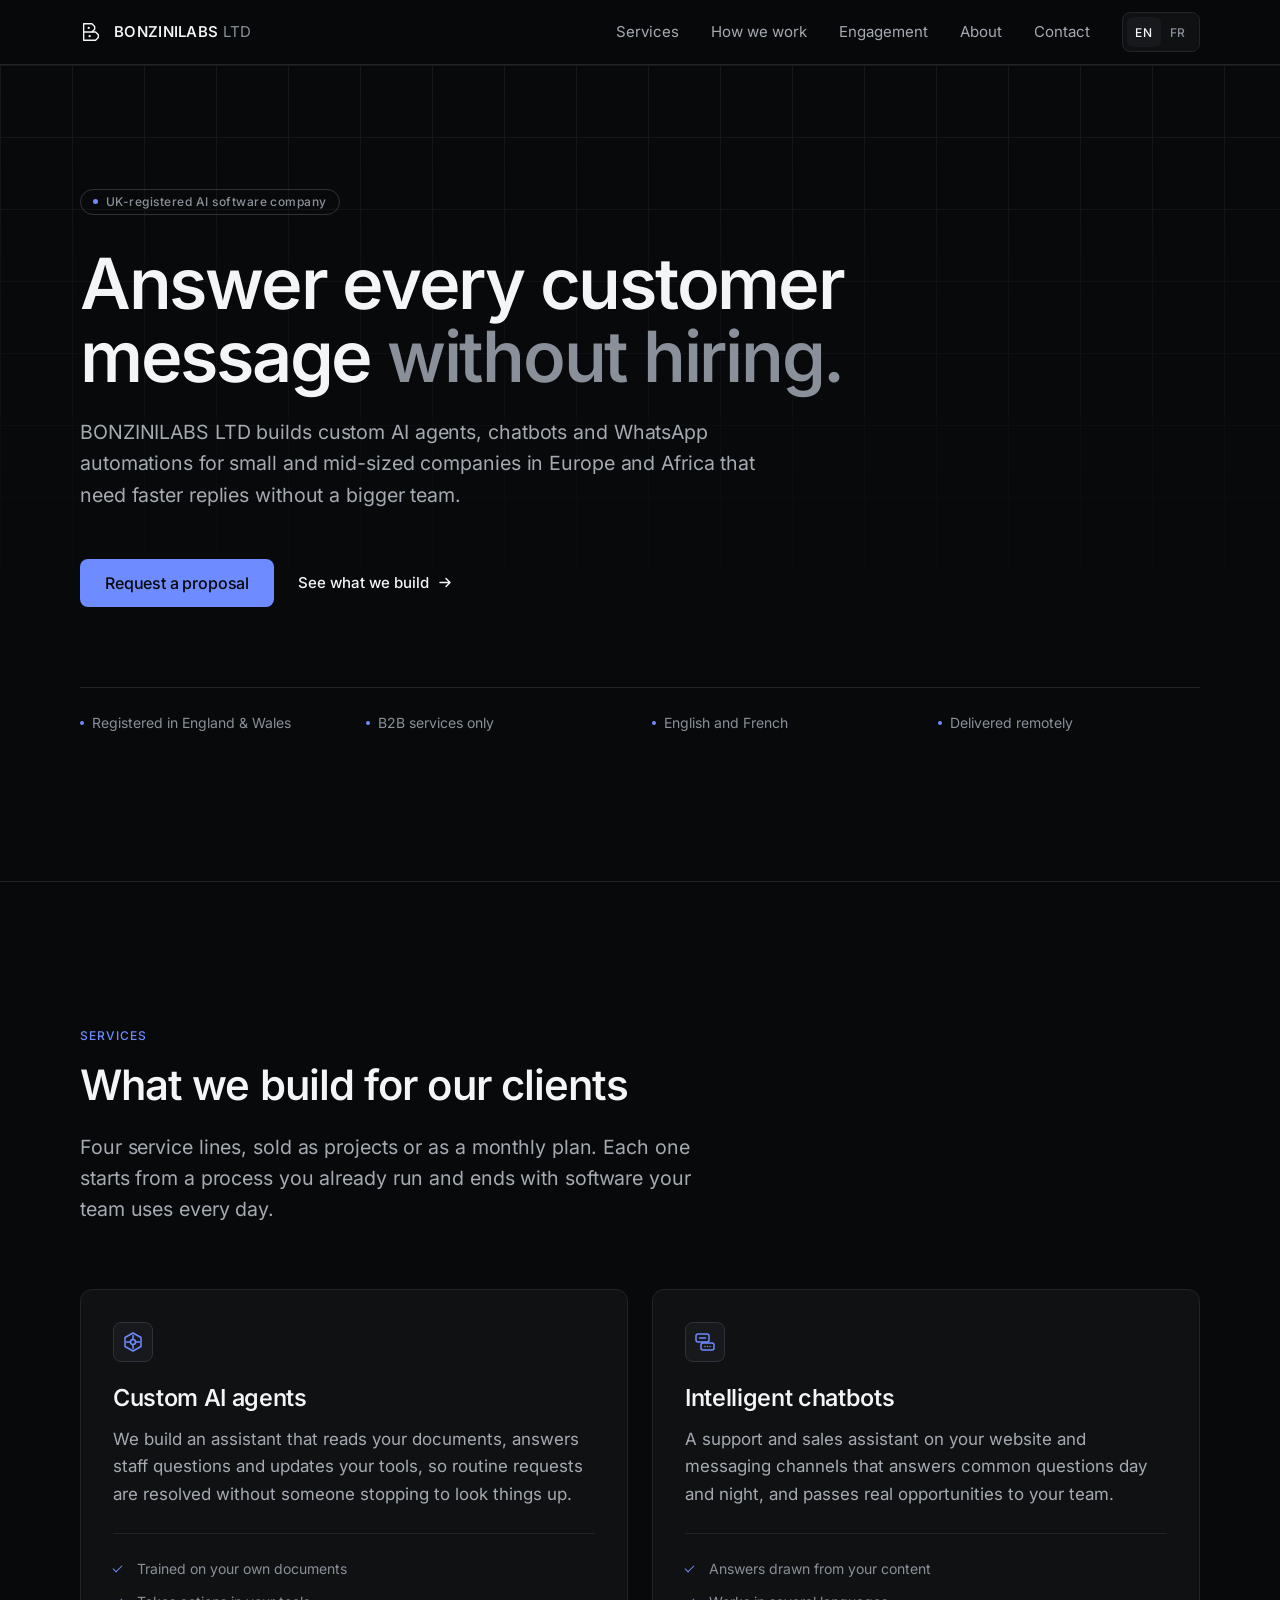
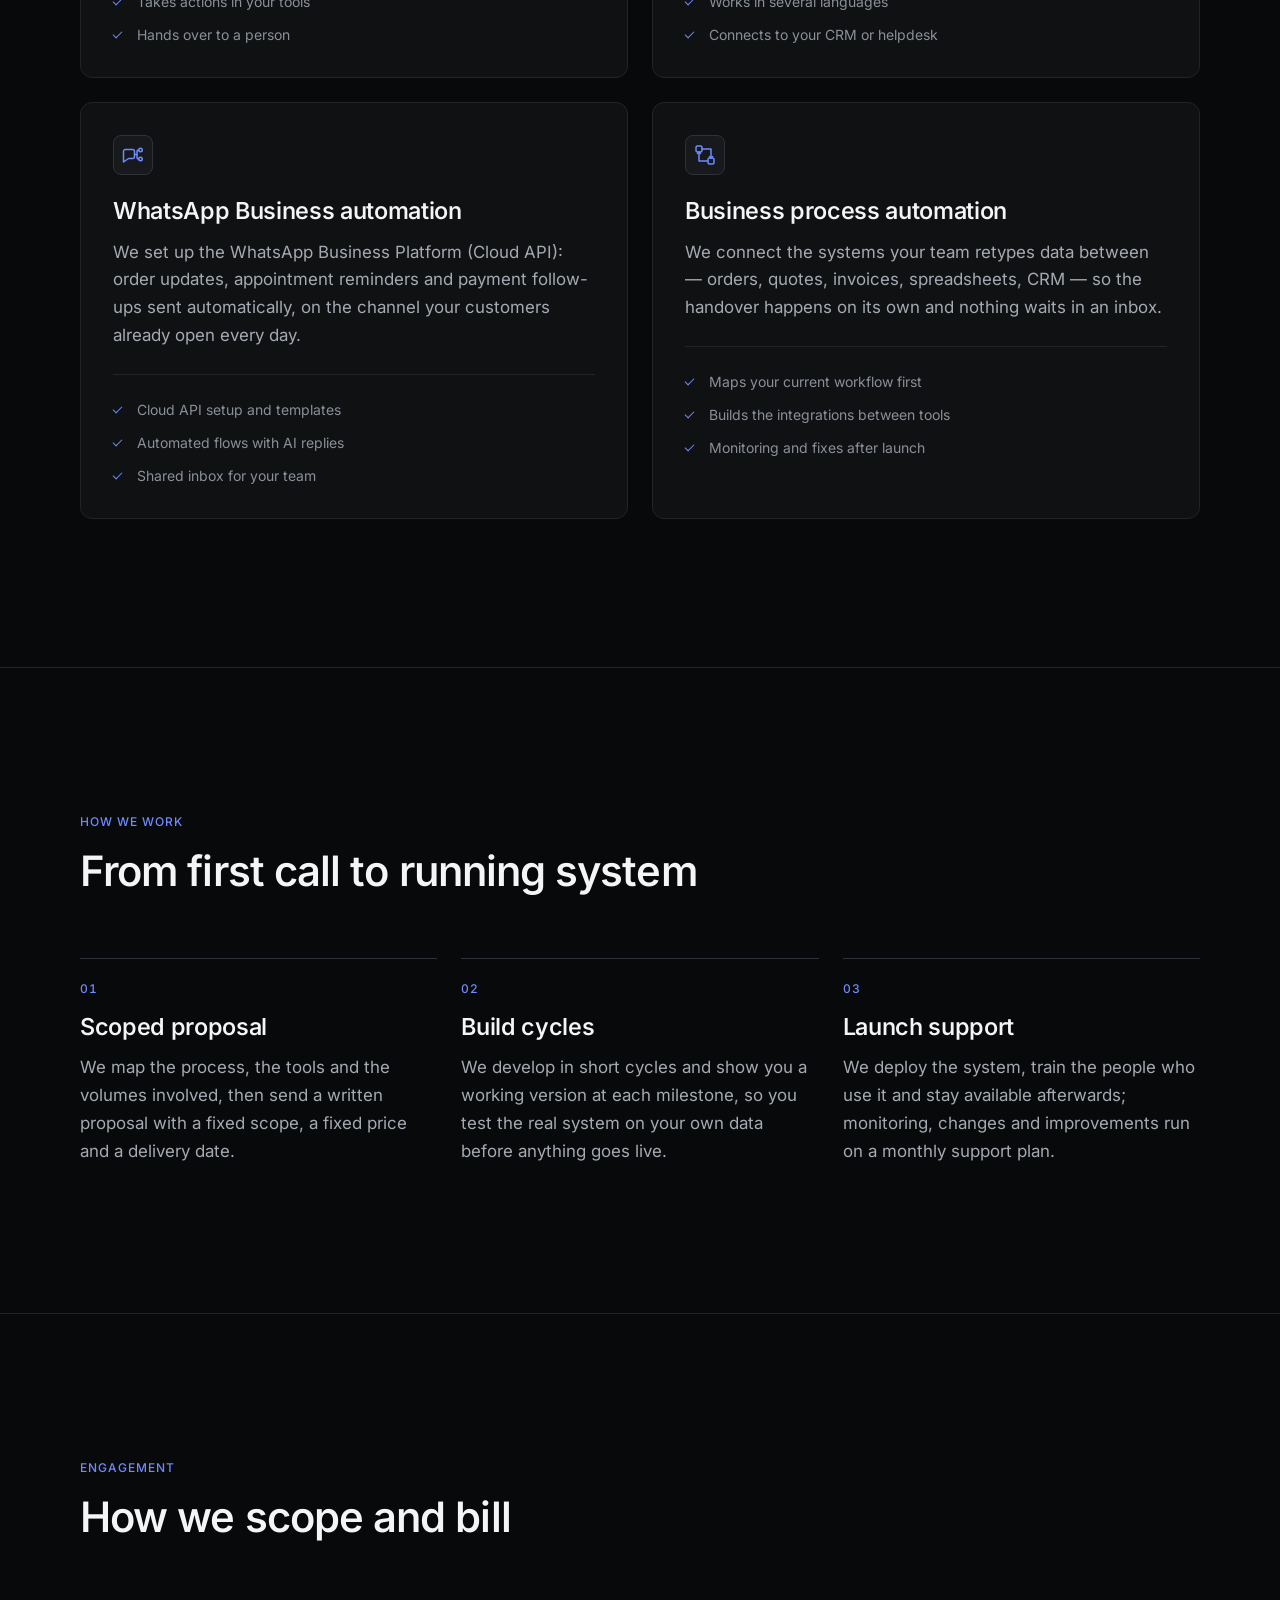
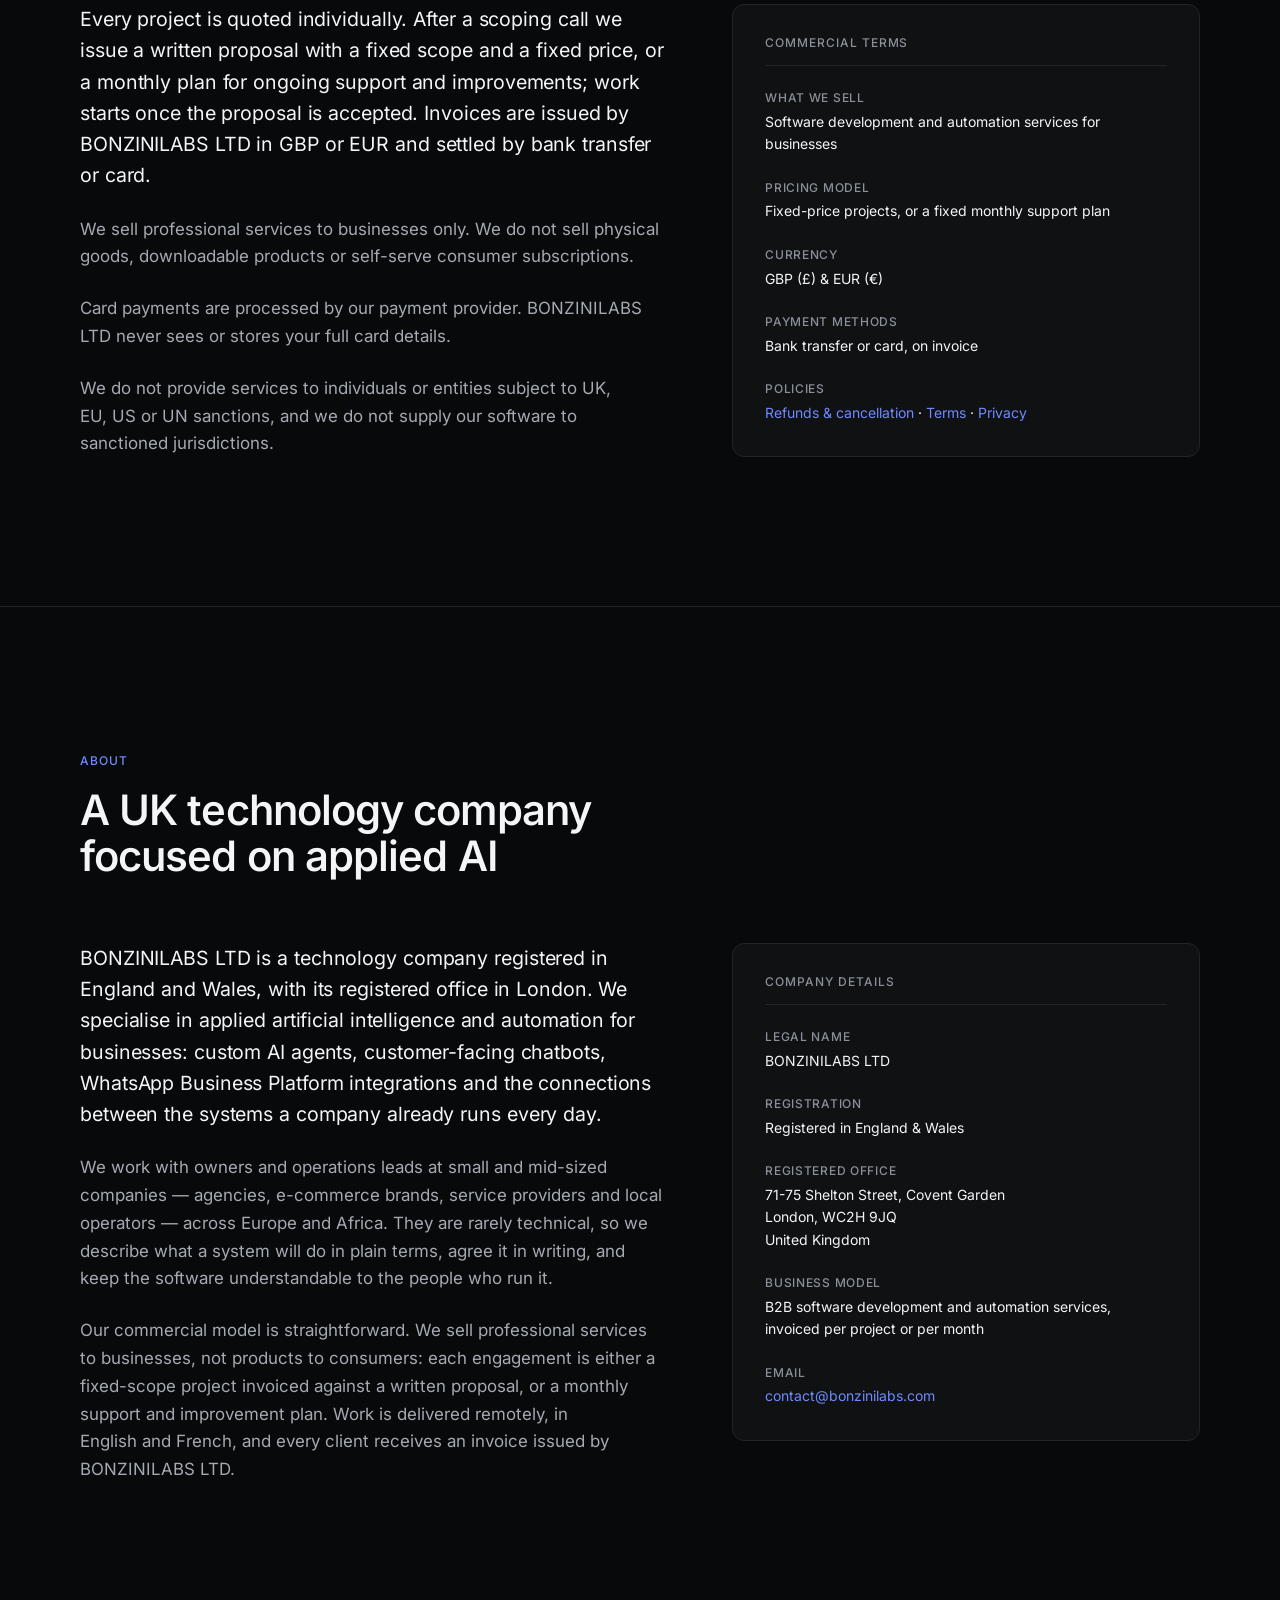
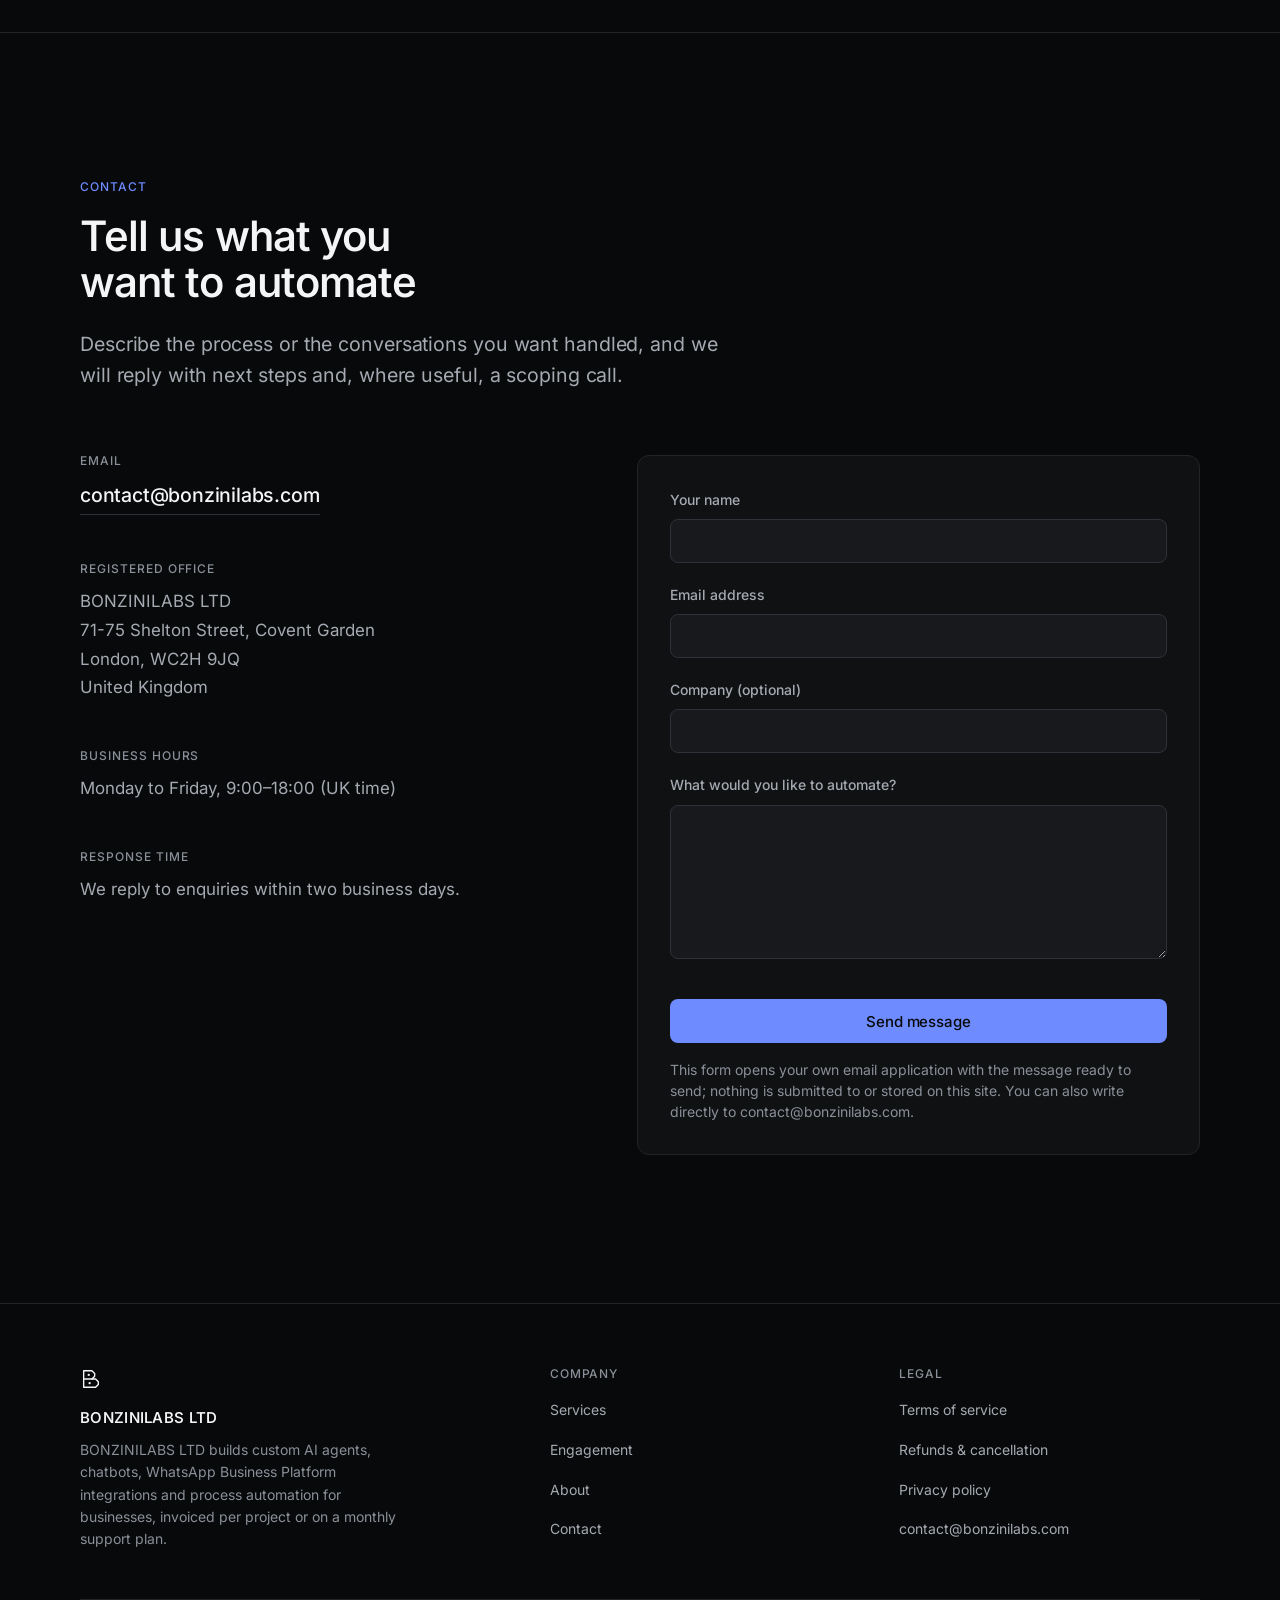
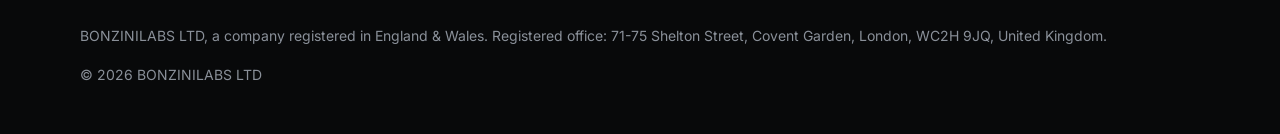
==== commit a1a74476: "Close the gaps found by the compliance audit An adversarial review of the built site against Stripe'" ====
--- a/index.html
+++ b/index.html
@@ -34,8 +34,8 @@
   <link rel="preload" href="assets/fonts/inter-var-latin.woff2" as="font" type="font/woff2" crossorigin>
   <link rel="stylesheet" href="assets/css/style.css">
 
-  <!-- Legal entity data. Keep this in exact agreement with the details filed at
-       Companies House and with the Stripe dashboard: legal name, address, email. -->
+  <!-- Legal entity data. Must stay in exact agreement with the details filed at
+       Companies House: legal name, registered office, contact address. -->
   <script type="application/ld+json">
   {
     "@context": "https://schema.org",
@@ -201,8 +201,9 @@
               </svg>
             </span>
             <h3 data-i18n="svc3.title">WhatsApp Business automation</h3>
-            <p data-i18n="svc3.body">Official WhatsApp Business Platform setup: order updates, appointment reminders and
-              payment follow-ups sent automatically, on the channel your customers already open every day.</p>
+            <p data-i18n="svc3.body">We set up the WhatsApp Business Platform (Cloud API): order updates, appointment
+              reminders and payment follow-ups sent automatically, on the channel your customers already open every
+              day.</p>
             <ul class="card-list">
               <li data-i18n="svc3.li1">Cloud API setup and templates</li>
               <li data-i18n="svc3.li2">Automated flows with AI replies</li>
@@ -261,9 +262,9 @@
     </section>
 
     <!-- ========================= ENGAGEMENT & BILLING =========================
-         This section exists so that a reviewer — at Stripe or anywhere else —
-         can tell exactly what is sold, to whom, in which currency, and how it
-         is invoiced, without a public rate card. -->
+         Every engagement is priced individually, so there is no rate card. This
+         section states instead what is sold, to whom, in which currency and on
+         what terms, which is what a prospective client needs before enquiring. -->
     <section class="section" id="engagement">
       <div class="container">
         <div class="section-header">
@@ -281,6 +282,8 @@
               downloadable products or self-serve consumer subscriptions.</p>
             <p data-i18n="pricing.secure">Card payments are processed by our payment provider. BONZINILABS LTD never
               sees or stores your full card details.</p>
+            <p data-i18n="pricing.restrictions">We do not provide services to individuals or entities subject to UK, EU,
+              US or UN sanctions, and we do not supply our software to sanctioned jurisdictions.</p>
           </div>
 
           <aside class="panel">
@@ -350,9 +353,9 @@
               <div>
                 <dt data-i18n="about.reg">Registration</dt>
                 <dd data-i18n="about.regval">Registered in England &amp; Wales</dd>
-                <!-- Companies Act 2006 requires the registered number on the company website.
-                     Add it here once to hand, e.g.:
-                     <dd>Company no. 12345678</dd>  -->
+                <!-- Companies Act 2006 requires the registered number on a company website.
+                     Add it as a second <dd> here as soon as it is to hand, and in the
+                     footer of index.html, terms.html, privacy.html and refunds.html. -->
               </div>
               <div>
                 <dt data-i18n="about.office">Registered office</dt>
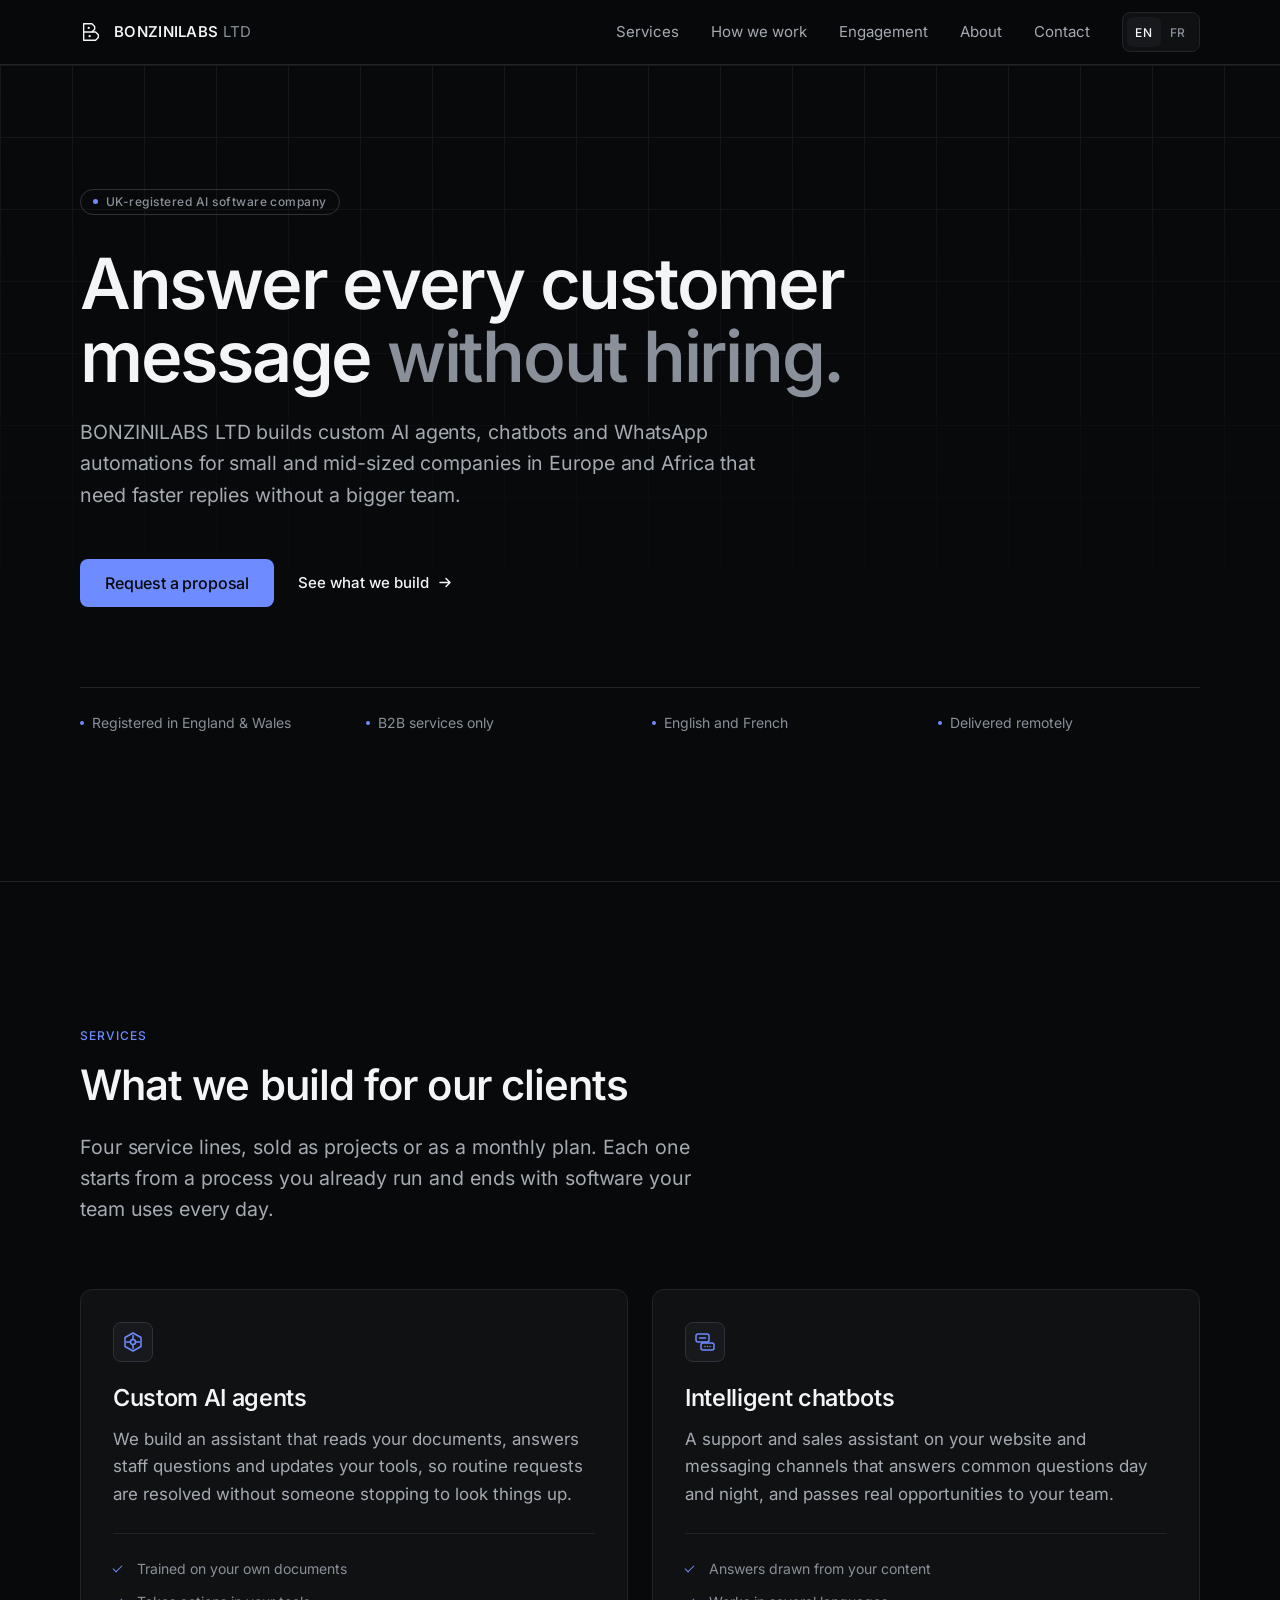
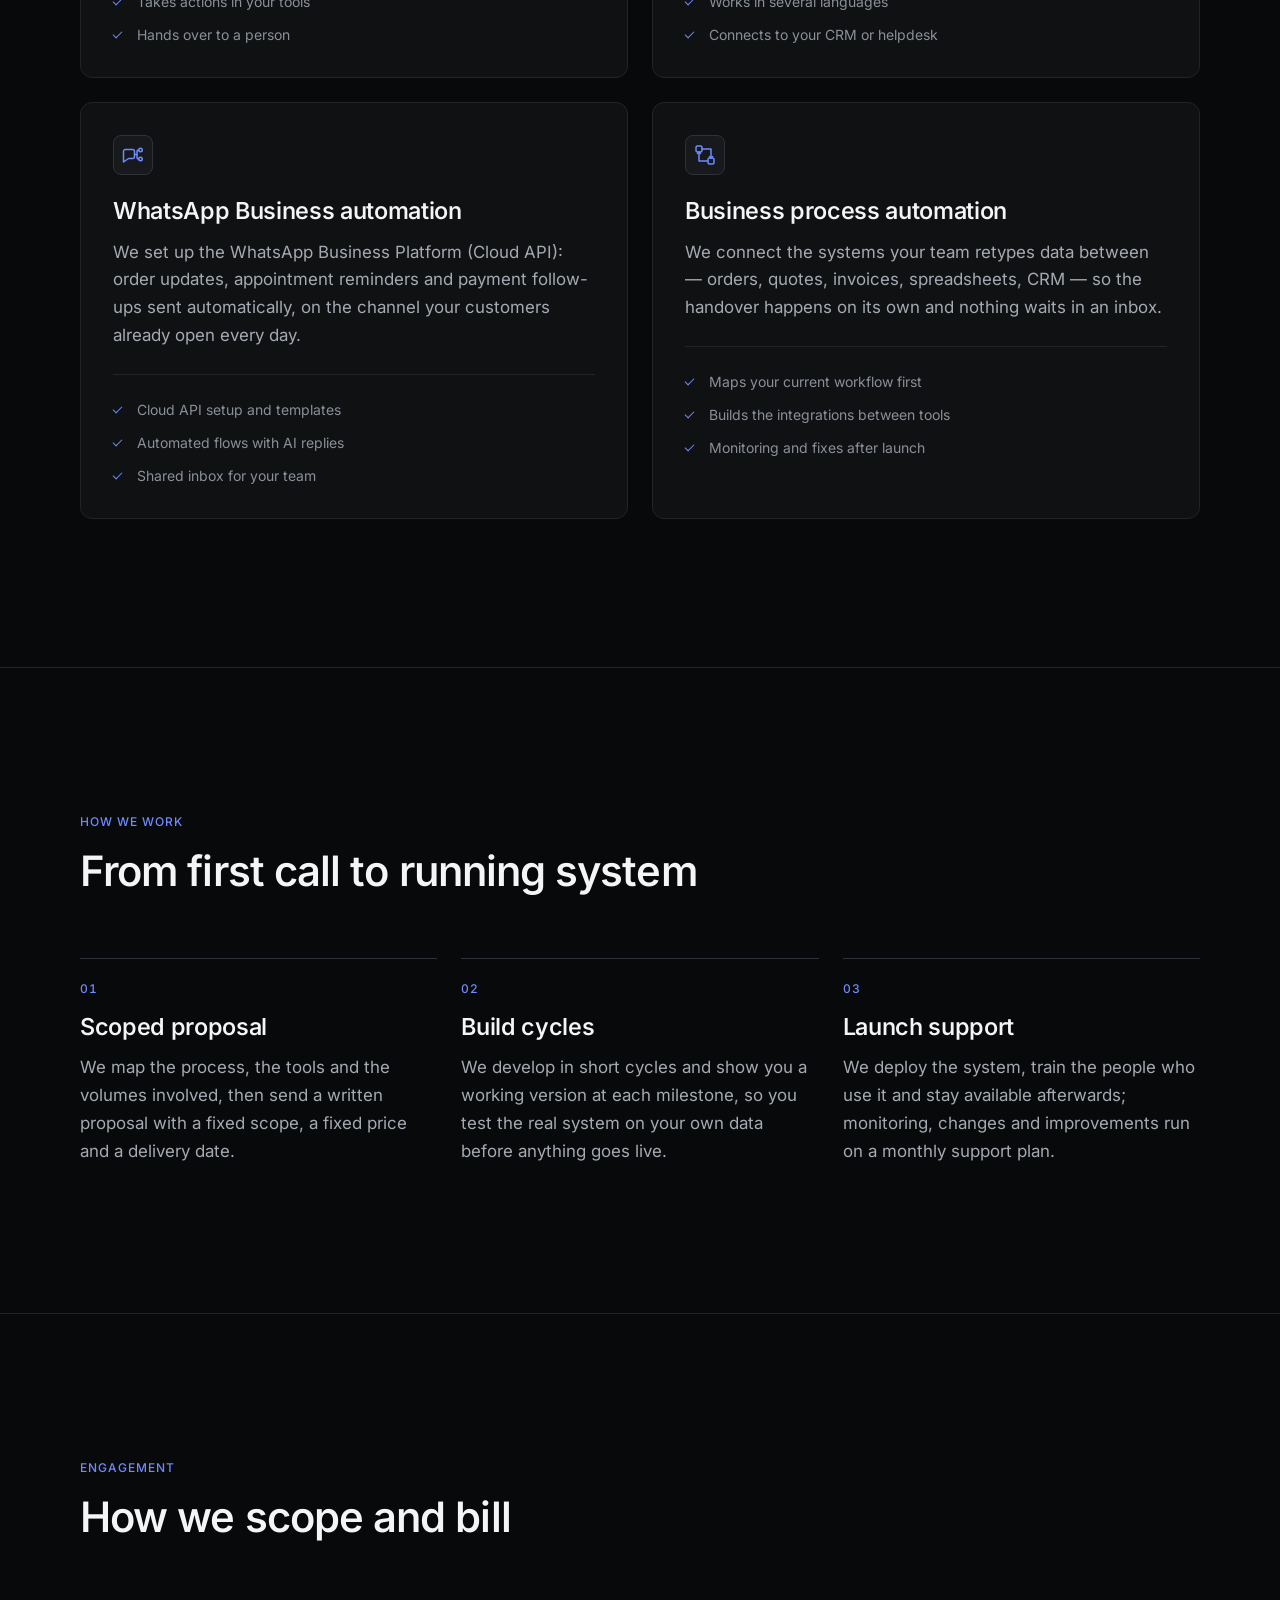
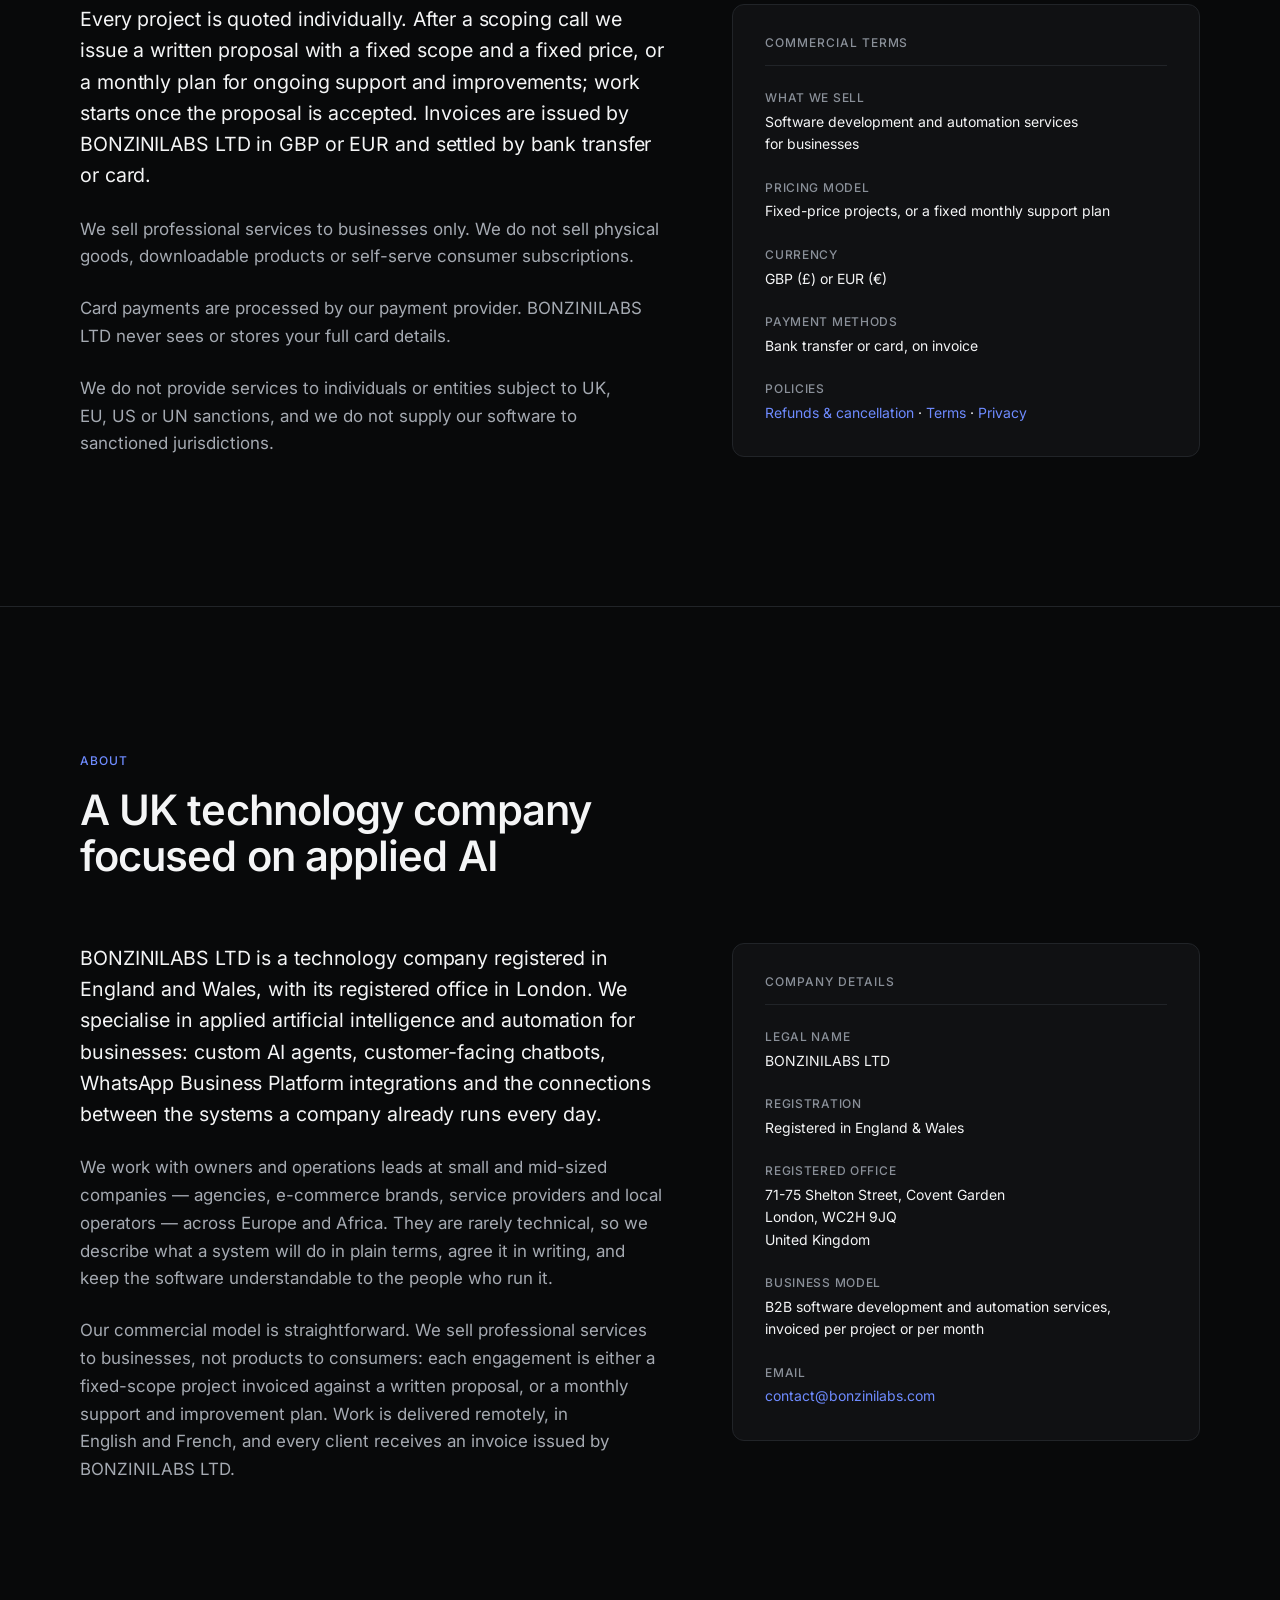
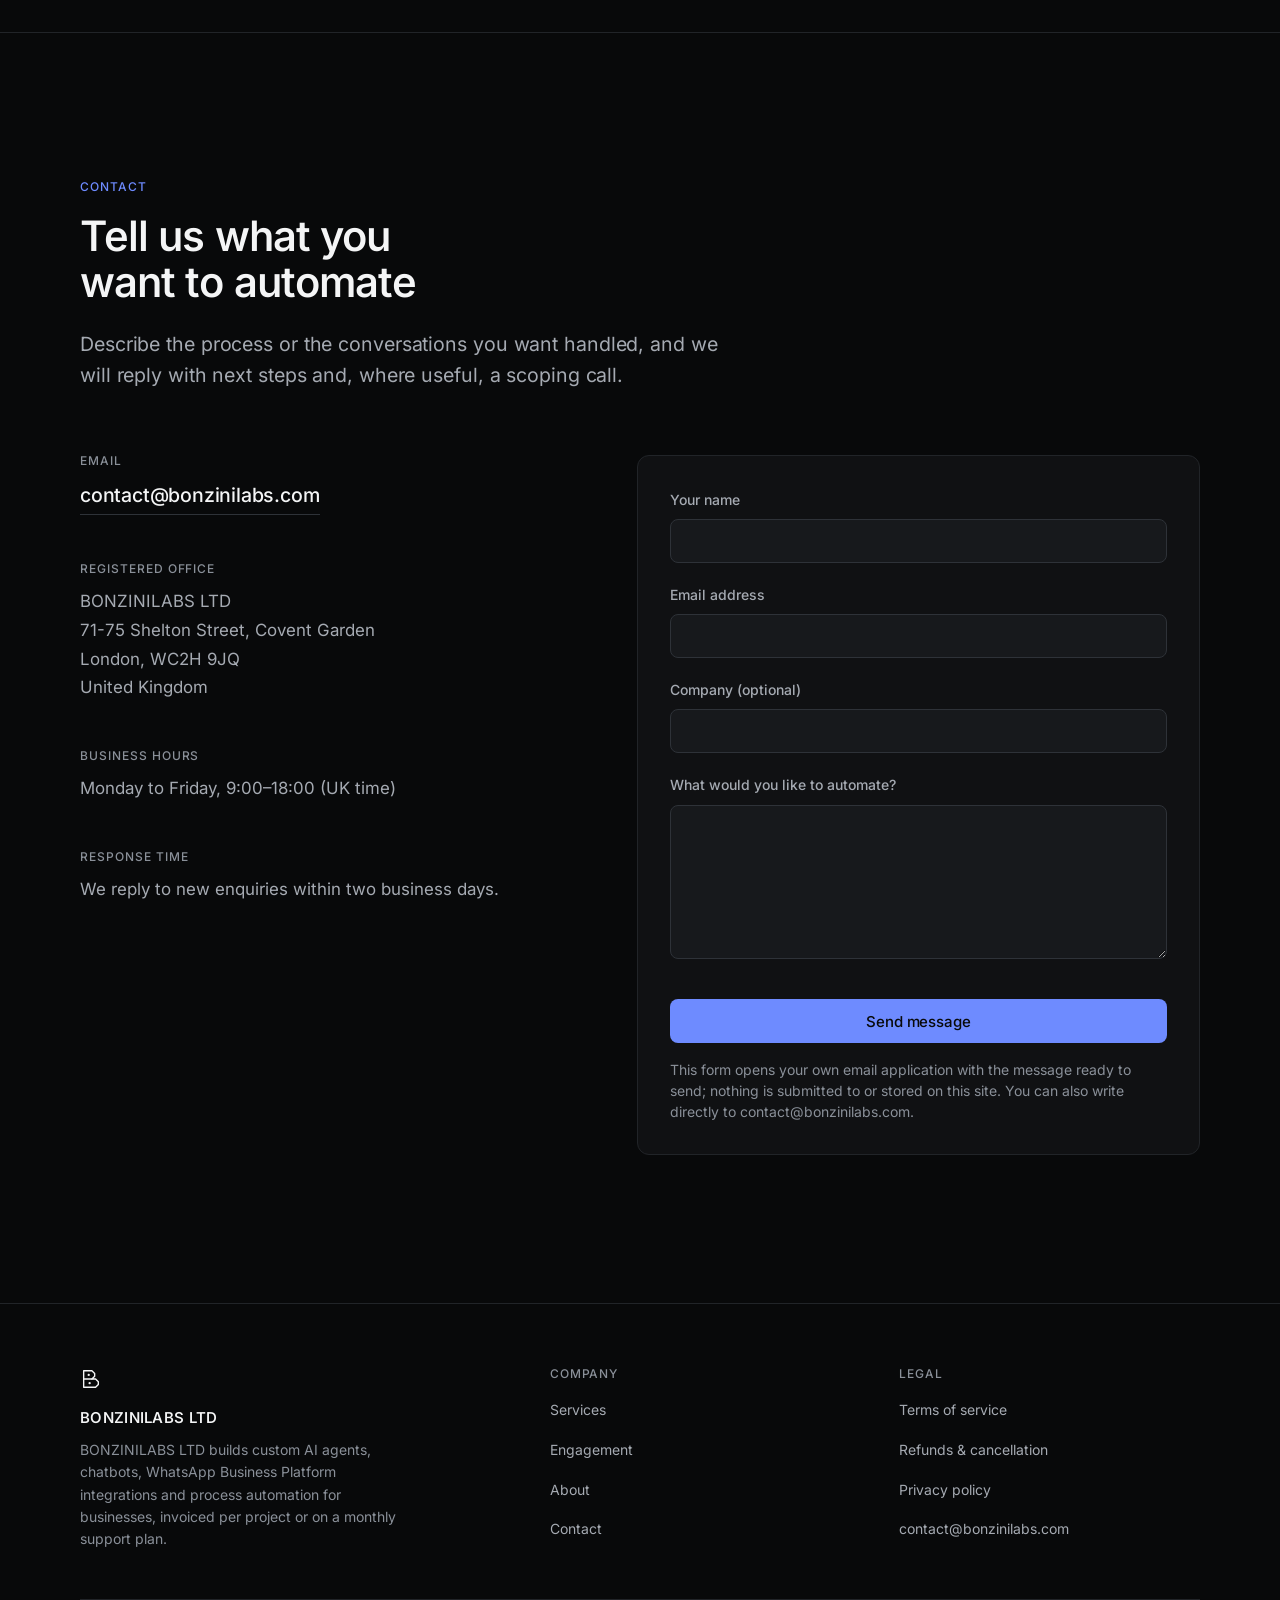
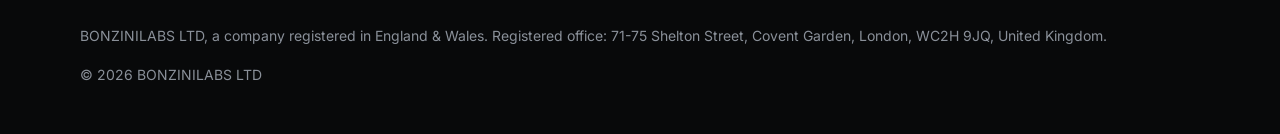
==== commit 648f56f3: "Fix the contradictions and calques the bilingual audit found Cross-document contradictions a reader " ====
--- a/index.html
+++ b/index.html
@@ -79,14 +79,14 @@
 
   <header class="site-header" id="top">
     <div class="container header-inner">
-      <a class="brand" href="#top" aria-label="BONZINILABS LTD — home">
+      <a class="brand" href="#top" aria-label="BONZINILABS LTD — home" data-i18n-aria="aria.home">
         <svg viewBox="0 0 24 24" aria-hidden="true" focusable="false">
           <use href="#logo-mark"></use>
         </svg>
         <span>BONZINILABS<span class="brand-suffix"> LTD</span></span>
       </a>
 
-      <nav class="nav" id="nav" aria-label="Main">
+      <nav class="nav" id="nav" aria-label="Main" data-i18n-aria="aria.nav">
         <a href="#services" data-i18n="nav.services">Services</a>
         <a href="#process" data-i18n="nav.process">How we work</a>
         <a href="#engagement" data-i18n="nav.engagement">Engagement</a>
@@ -299,7 +299,7 @@
               </div>
               <div>
                 <dt data-i18n="pricing.t3">Currency</dt>
-                <dd>GBP (£) &amp; EUR (€)</dd>
+                <dd data-i18n="pricing.v3">GBP (£) or EUR (€)</dd>
               </div>
               <div>
                 <dt data-i18n="pricing.t4">Payment methods</dt>
@@ -407,7 +407,7 @@
             </div>
             <div class="contact-block">
               <h3 data-i18n="contact.replyTitle">Response time</h3>
-              <p data-i18n="contact.reply">We reply to enquiries within two business days.</p>
+              <p data-i18n="contact.reply">We reply to new enquiries within two business days.</p>
             </div>
           </div>
 
--- a/assets/css/style.css
+++ b/assets/css/style.css
@@ -795,6 +795,14 @@
 /* Three points in two columns leave an orphan on the second row, which is the
    layout tell the design system warns about. One column, always. */
 
+/* French runs 15-20% longer than English and was stranding single words on a
+   last line; let the browser balance the rag instead of hand-tuning strings. */
+.card-list li,
+.data-list dd,
+.hero-proof li {
+  text-wrap: pretty;
+}
+
 .card-list li {
   position: relative;
   padding-inline-start: var(--s-5);
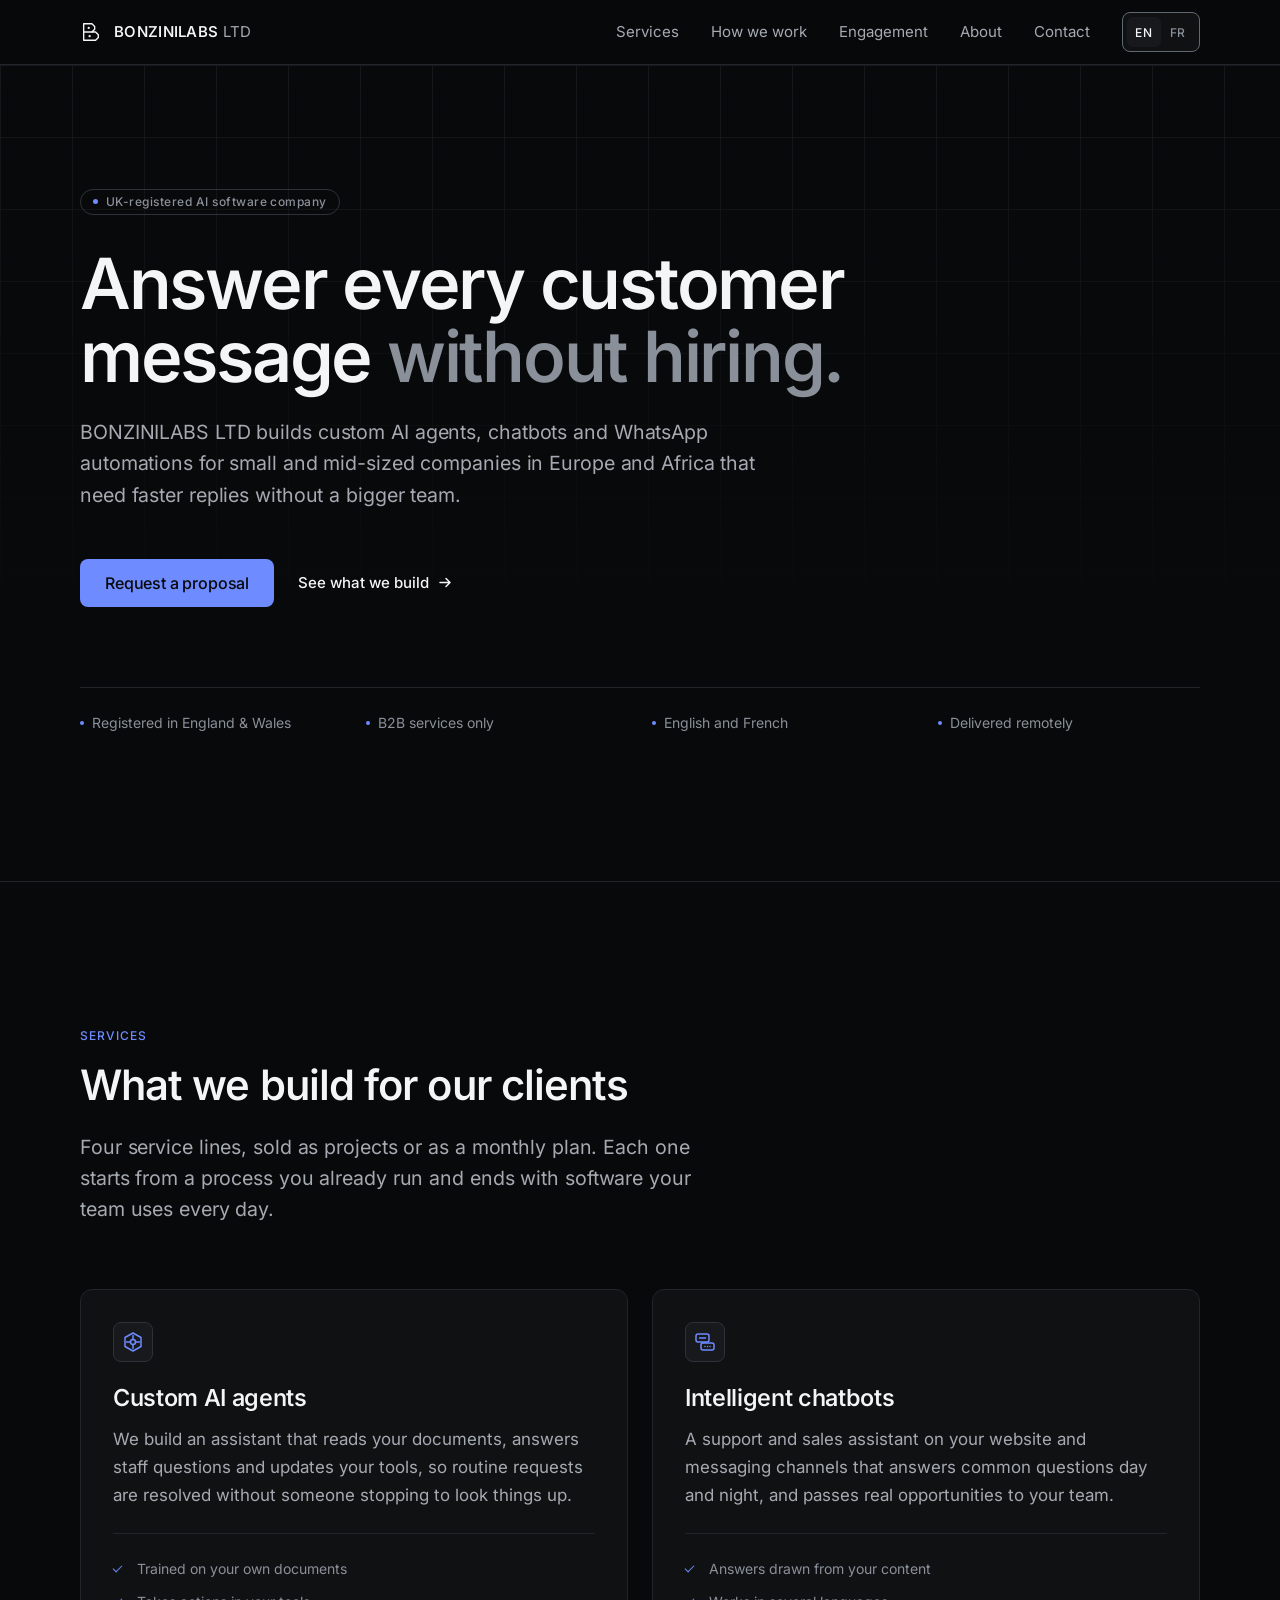
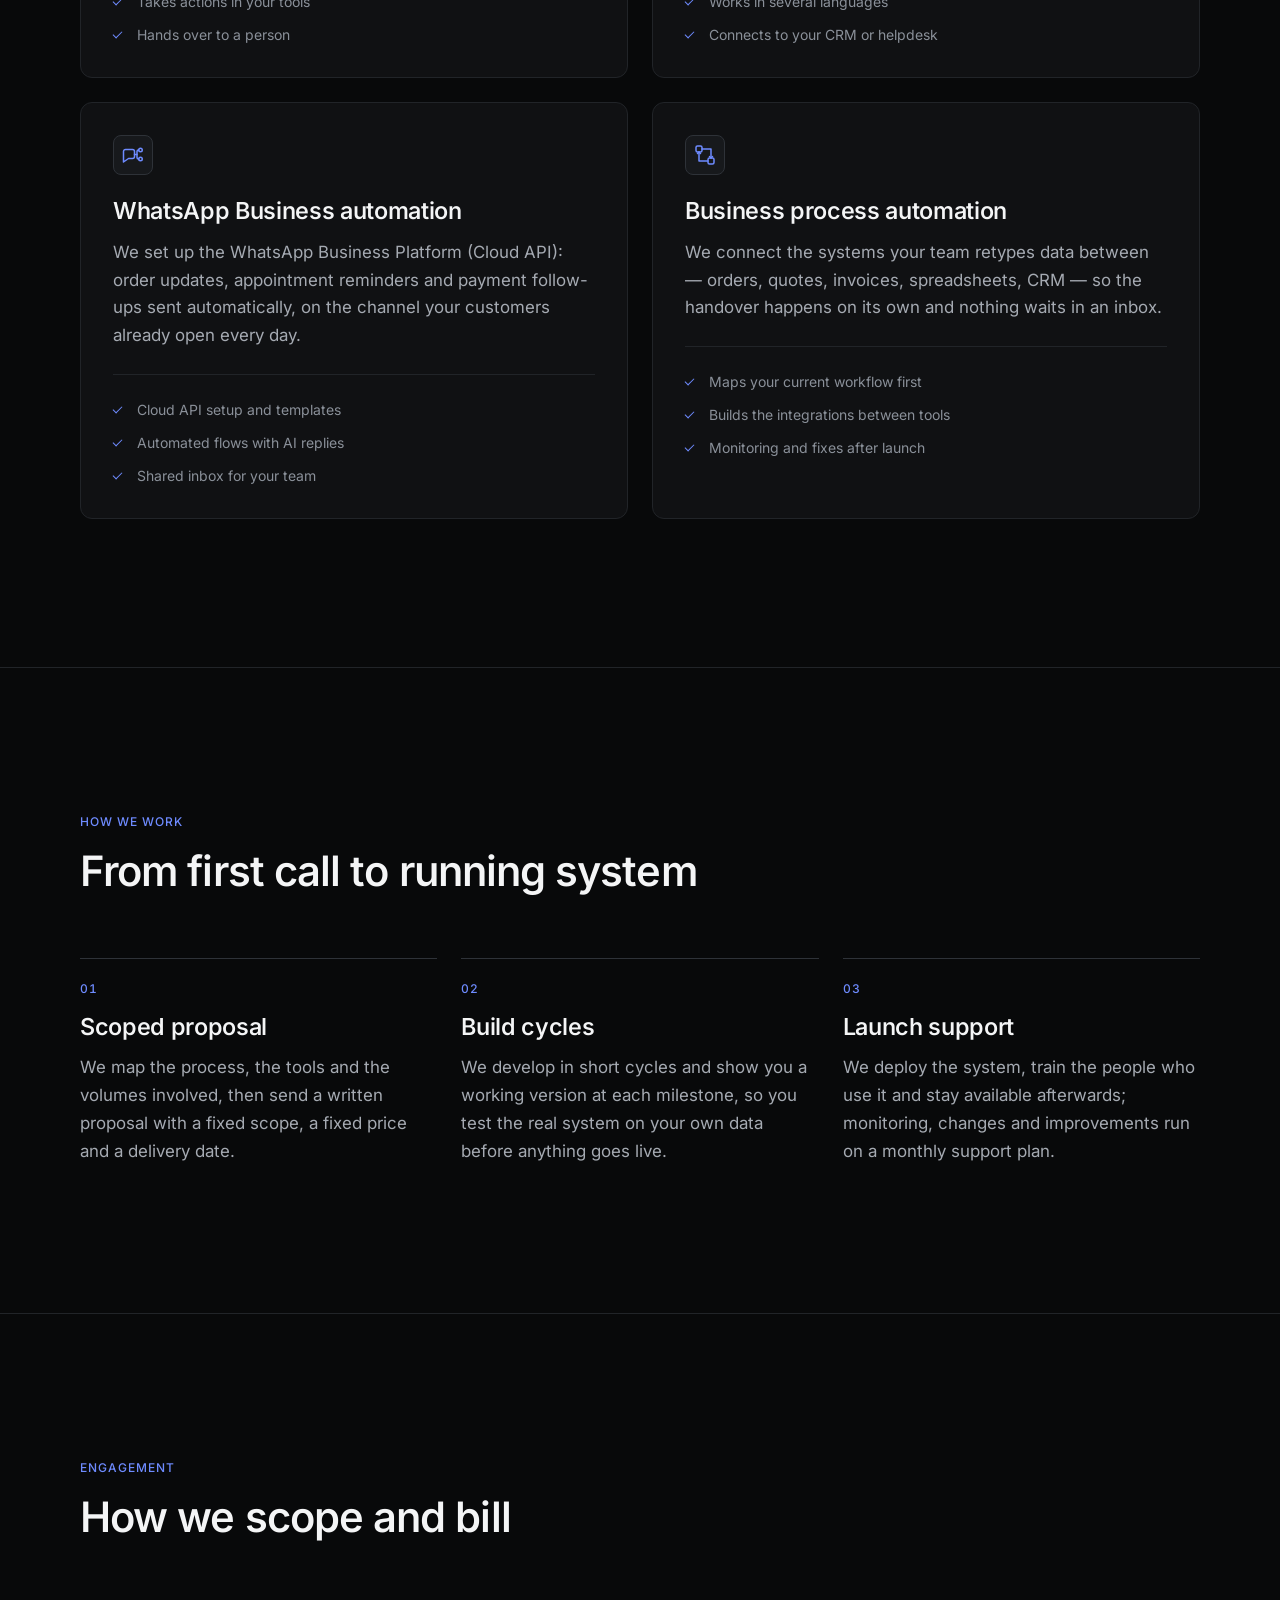
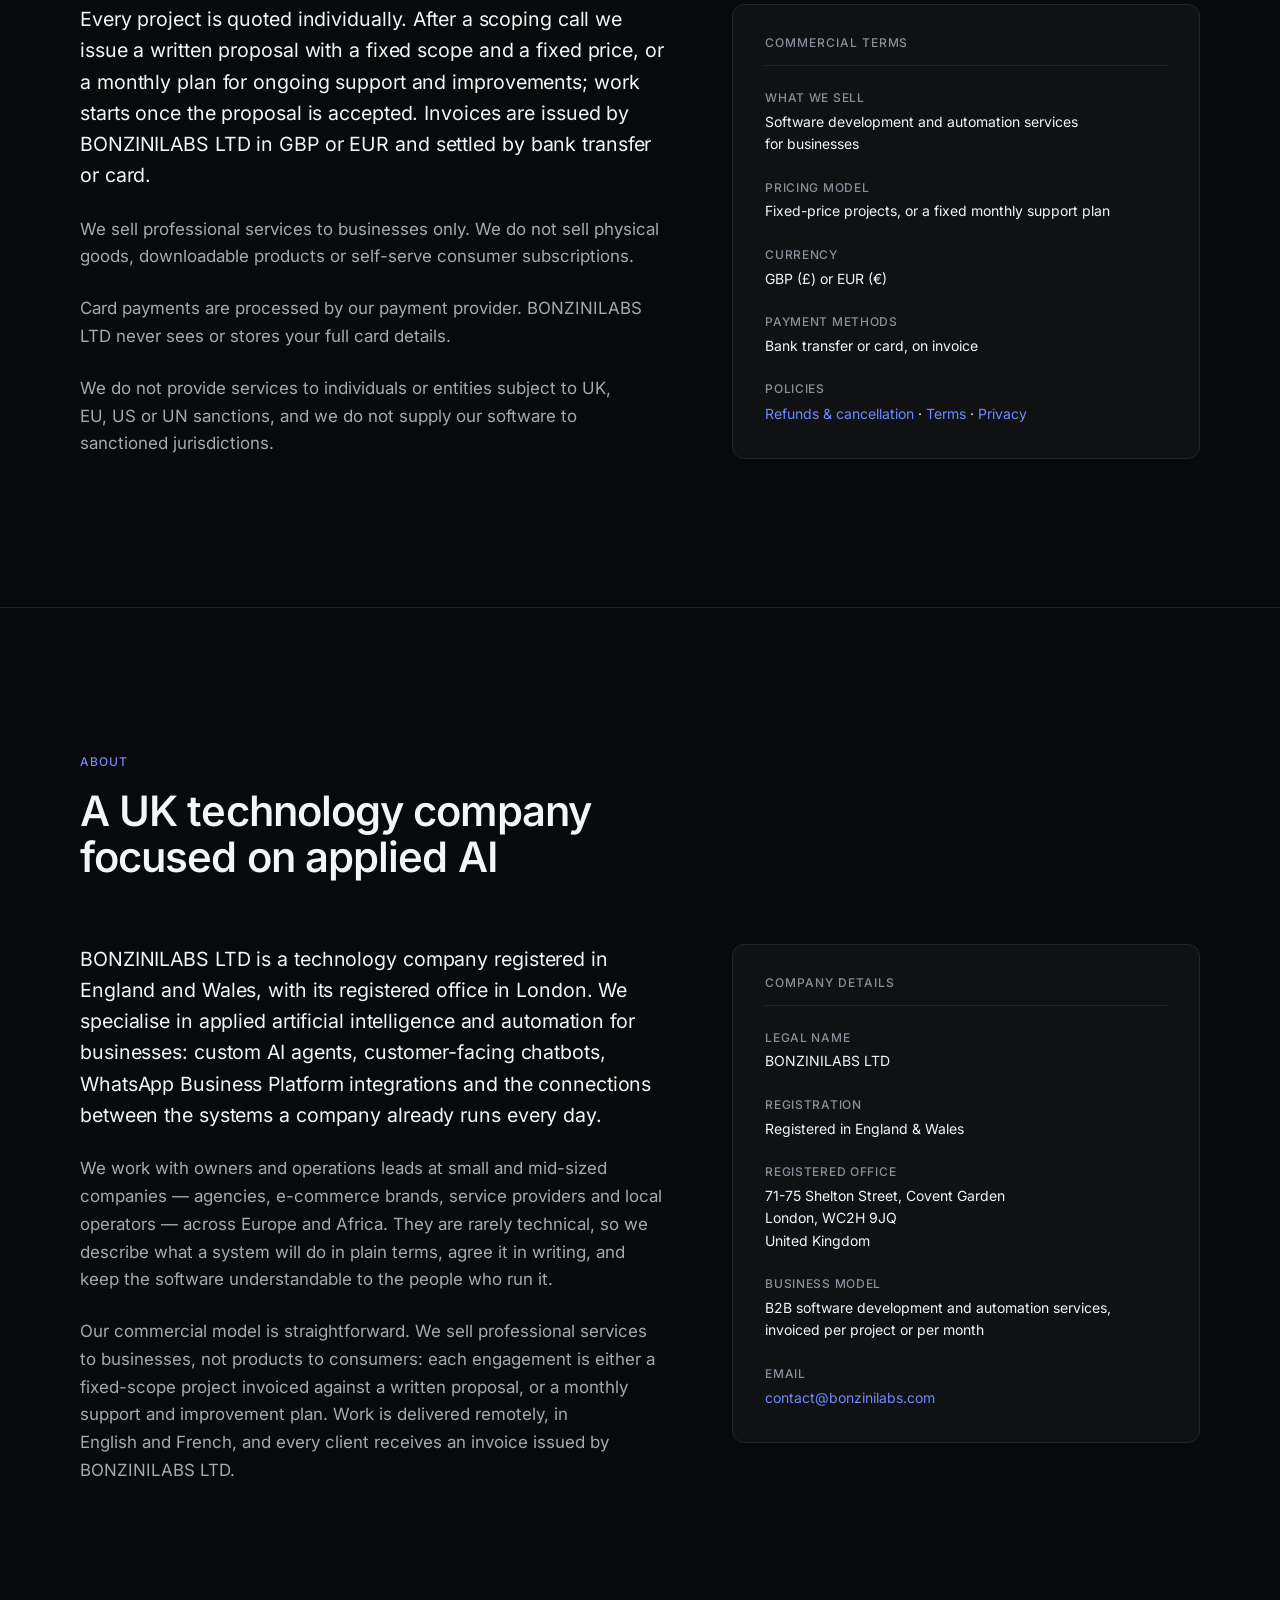
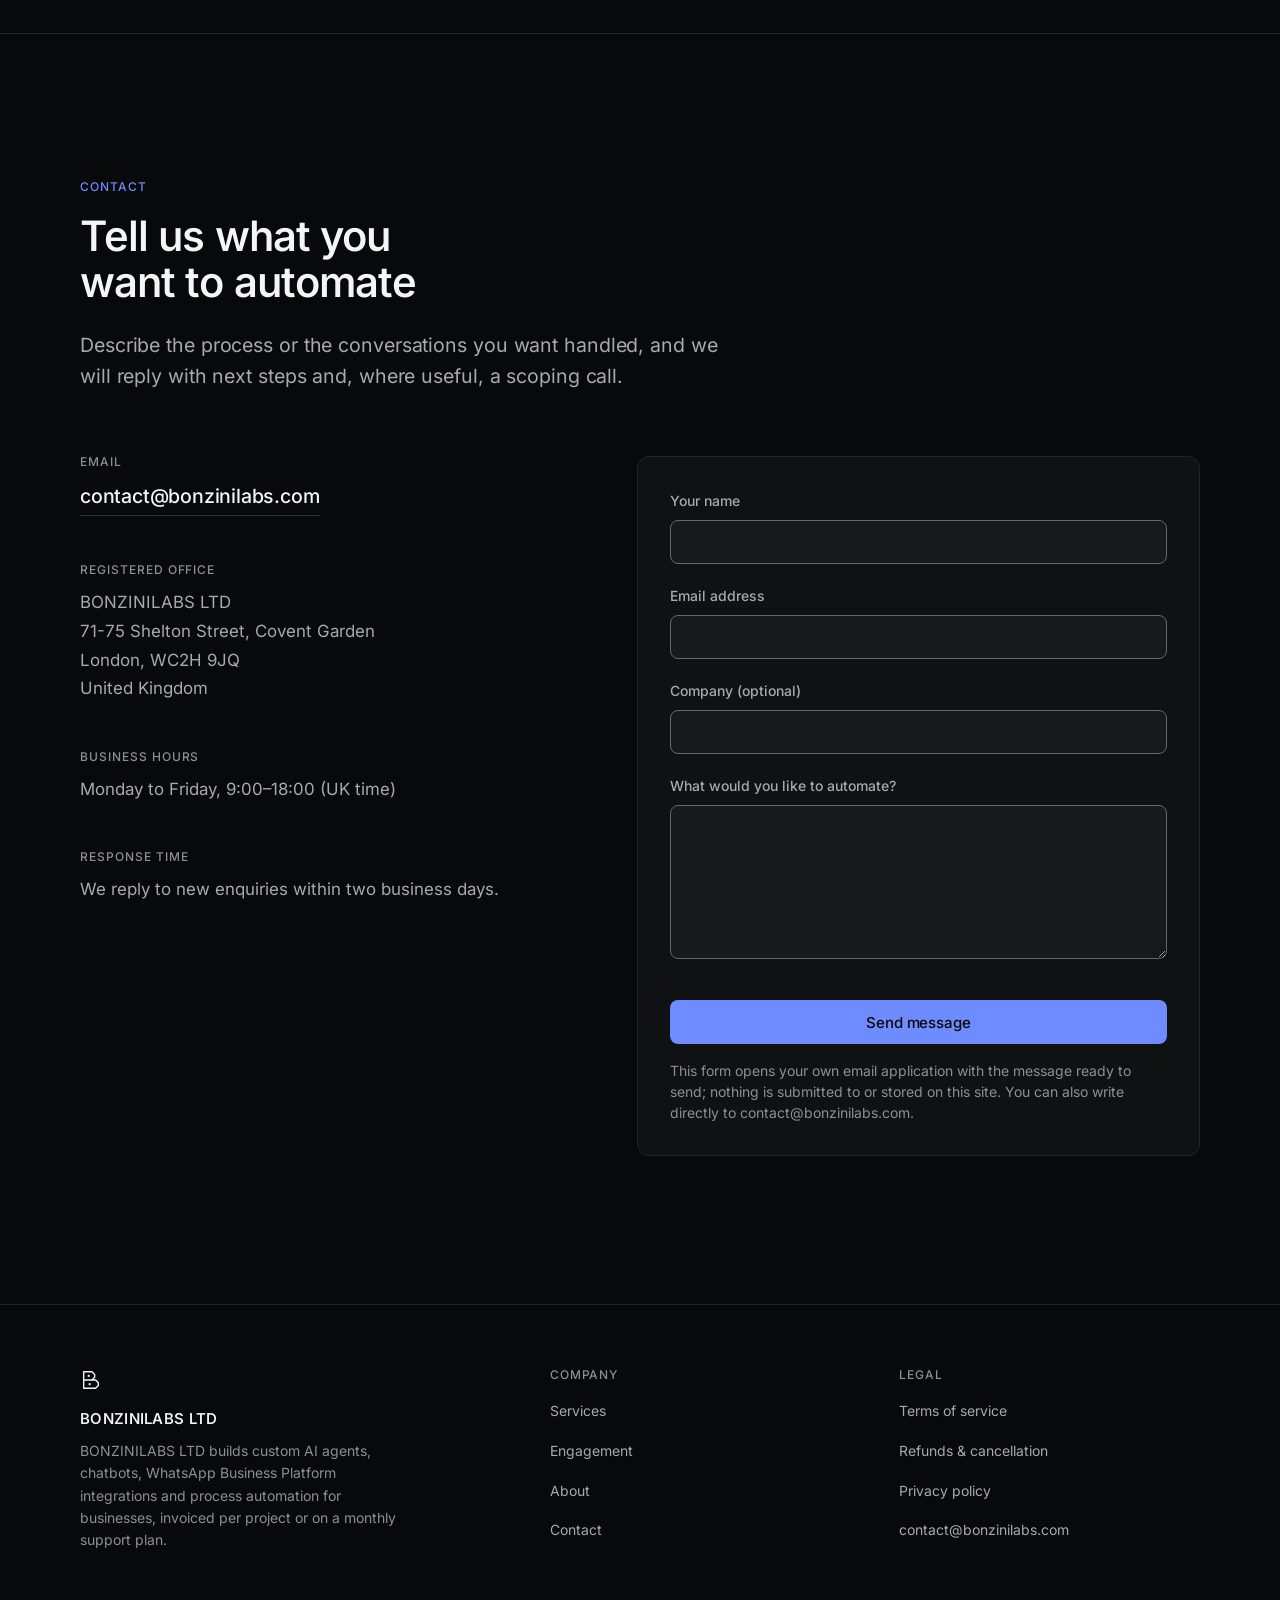
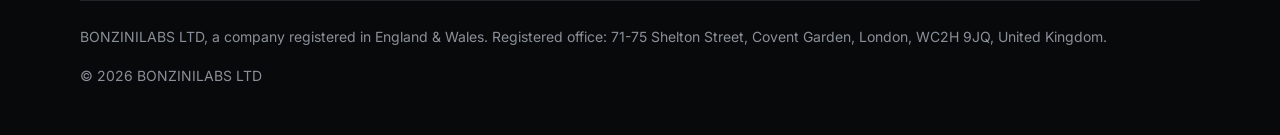
==== commit 8676b49b: "Apply the accessibility, code-quality and SEO audits Accessibility — four serious defects, each veri" ====
--- a/index.html
+++ b/index.html
@@ -23,6 +23,8 @@
   <meta property="og:image" content="https://bonzinilabs.com/assets/img/og-image.png">
   <meta property="og:image:width" content="1200">
   <meta property="og:image:height" content="630">
+  <meta property="og:image:type" content="image/png">
+  <meta property="og:image:alt" content="BONZINILABS LTD — AI automation for business">
   <meta name="twitter:card" content="summary_large_image">
 
   <meta name="theme-color" content="#08090A">
@@ -39,11 +41,13 @@
   <script type="application/ld+json">
   {
     "@context": "https://schema.org",
-    "@type": "ProfessionalService",
+    "@type": "Organization",
     "@id": "https://bonzinilabs.com/#organisation",
     "name": "BONZINILABS LTD",
     "legalName": "BONZINILABS LTD",
     "url": "https://bonzinilabs.com/",
+    "logo": "https://bonzinilabs.com/assets/img/logo-mark-gradient.svg",
+    "image": "https://bonzinilabs.com/assets/img/og-image.png",
     "email": "contact@bonzinilabs.com",
     "description": "BONZINILABS LTD is a UK technology company that builds AI automation for businesses: custom AI agents, intelligent chatbots, WhatsApp Business Platform integrations and business process automation. Services are sold to business clients as fixed-scope projects or monthly support plans.",
     "address": {
@@ -54,7 +58,6 @@
       "addressCountry": "GB"
     },
     "areaServed": ["GB", "EU", "Africa"],
-    "availableLanguage": ["en", "fr"],
     "currenciesAccepted": "GBP, EUR",
     "paymentAccepted": "Bank transfer, Card",
     "knowsAbout": [
@@ -102,11 +105,11 @@
         <button class="nav-toggle" id="navToggle" type="button" aria-expanded="false" aria-controls="nav"
           aria-label="Menu">
           <svg class="icon-open" viewBox="0 0 24 24" fill="none" stroke="currentColor" stroke-width="1.5"
-            stroke-linecap="round" aria-hidden="true">
+            stroke-linecap="round" aria-hidden="true" focusable="false">
             <path d="M4 8h16M4 16h16" />
           </svg>
           <svg class="icon-close" viewBox="0 0 24 24" fill="none" stroke="currentColor" stroke-width="1.5"
-            stroke-linecap="round" aria-hidden="true">
+            stroke-linecap="round" aria-hidden="true" focusable="false">
             <path d="M6 6l12 12M18 6L6 18" />
           </svg>
         </button>
@@ -114,7 +117,7 @@
     </div>
   </header>
 
-  <main id="main">
+  <main id="main" tabindex="-1">
 
     <!-- ========================= HERO ========================= -->
     <section class="hero">
@@ -136,7 +139,7 @@
           <a class="link-arrow" href="#services">
             <span data-i18n="cta.services">See what we build</span>
             <svg viewBox="0 0 16 16" fill="none" stroke="currentColor" stroke-width="1.5" stroke-linecap="round"
-              stroke-linejoin="round" aria-hidden="true">
+              stroke-linejoin="round" aria-hidden="true" focusable="false">
               <path d="M3 8h10M9 4l4 4-4 4" />
             </svg>
           </a>
@@ -286,7 +289,7 @@
               US or UN sanctions, and we do not supply our software to sanctioned jurisdictions.</p>
           </div>
 
-          <aside class="panel">
+          <div class="panel">
             <h3 data-i18n="pricing.facts">Commercial terms</h3>
             <dl class="data-list">
               <div>
@@ -314,7 +317,7 @@
                 </dd>
               </div>
             </dl>
-          </aside>
+          </div>
         </div>
       </div>
     </section>
@@ -343,7 +346,7 @@
               French, and every client receives an invoice issued by BONZINILABS LTD.</p>
           </div>
 
-          <aside class="panel">
+          <div class="panel">
             <h3 data-i18n="about.facts">Company details</h3>
             <dl class="data-list">
               <div>
@@ -371,7 +374,7 @@
                 <dd><a href="mailto:contact@bonzinilabs.com">contact@bonzinilabs.com</a></dd>
               </div>
             </dl>
-          </aside>
+          </div>
         </div>
       </div>
     </section>
@@ -429,10 +432,11 @@
               <textarea id="message" name="message" rows="5" required></textarea>
             </div>
 
-            <button class="btn btn--primary btn--block" type="submit" data-i18n="form.submit">Send message</button>
-
-            <p class="form-status" id="formStatus" role="status" hidden></p>
-            <p class="form-note" data-i18n="form.note">This form opens your own email application with the message ready
+            <button class="btn btn--primary btn--block" type="submit" aria-describedby="formNote"
+              data-i18n="form.submit">Send message</button>
+
+            <p class="form-status" id="formStatus" role="alert" hidden></p>
+            <p class="form-note" id="formNote" data-i18n="form.note">This form opens your own email application with the message ready
               to send; nothing is submitted to or stored on this site. You can also write directly to
               contact@bonzinilabs.com.</p>
           </form>
@@ -454,25 +458,25 @@
             support plan.</p>
         </div>
 
-        <div class="footer-col">
-          <h3 data-i18n="footer.company">Company</h3>
+        <nav class="footer-col" aria-label="Company" data-i18n-aria="aria.footerCompany">
+          <h2 data-i18n="footer.company">Company</h2>
           <ul>
             <li><a href="#services" data-i18n="nav.services">Services</a></li>
             <li><a href="#engagement" data-i18n="nav.engagement">Engagement</a></li>
             <li><a href="#about" data-i18n="nav.about">About</a></li>
             <li><a href="#contact" data-i18n="nav.contact">Contact</a></li>
           </ul>
-        </div>
-
-        <div class="footer-col">
-          <h3 data-i18n="footer.legalCol">Legal</h3>
+        </nav>
+
+        <nav class="footer-col" aria-label="Legal" data-i18n-aria="aria.footerLegal">
+          <h2 data-i18n="footer.legalCol">Legal</h2>
           <ul>
             <li><a href="terms.html" data-i18n="footer.terms">Terms of service</a></li>
             <li><a href="refunds.html" data-i18n="footer.refunds">Refunds &amp; cancellation</a></li>
             <li><a href="privacy.html" data-i18n="footer.privacy">Privacy policy</a></li>
             <li><a href="mailto:contact@bonzinilabs.com">contact@bonzinilabs.com</a></li>
           </ul>
-        </div>
+        </nav>
       </div>
 
       <div class="footer-legal">
@@ -486,7 +490,7 @@
   <!-- ========================= ICON SPRITE =========================
        One inline sprite, referenced with <use>. Every glyph is drawn on the
        same 24x24 grid at 1.5px stroke so the set stays optically consistent. -->
-  <svg width="0" height="0" style="position:absolute" aria-hidden="true" focusable="false">
+  <svg class="icon-sprite" aria-hidden="true" focusable="false">
     <defs>
       <!-- Mark: a B built from two offset modules, 3x3 chamfers, the lower bowl
            stepping three units further right than the upper. -->
--- a/assets/css/style.css
+++ b/assets/css/style.css
@@ -2,9 +2,12 @@
    BONZINILABS LTD — bonzinilabs.com
    Static marketing site. No framework, no build step, no third-party request.
 
-   Every dimension in this file comes from the project design system:
-   8px spacing scale, seven type roles, five radii, four breakpoints
-   (640 / 768 / 1024 / 1280). Values outside those scales are not permitted.
+   Every dimension comes from the project design system: an 8px spacing scale,
+   eight type roles (the seven editorial ones plus --fs-ui for controls), five
+   radii, and breakpoints at 480 / 640 / 768 / 900 / 1024. 900 is the point the
+   navigation collapses and is mirrored by matchMedia in main.js. Component
+   sizes fixed by other rules — the 44px tap target, the 26px pill, the 56/64px
+   bar — are the documented exceptions to the spacing scale.
    ============================================================================= */
 
 /* -----------------------------------------------------------------------------
@@ -22,7 +25,11 @@
 
 @font-face {
   font-family: "Inter Fallback";
-  src: local("Arial");
+  /* Arial is absent on Linux and Android, and local() matches on font name,
+     not on metrics — so the Arial metric clones have to be named explicitly
+     or the fallback never resolves and the swap shifts the layout. */
+  src: local("Arial"), local("Liberation Sans"), local("Arimo"),
+    local("Helvetica Neue"), local("Roboto");
   size-adjust: 107%;
   ascent-override: 90%;
   descent-override: 22.4%;
@@ -44,6 +51,10 @@
   --surface-2: #17191c;
   --border: #212428;
   --border-strong: #2e3238;
+  --border-hover: #3a3f47;
+  /* Boundaries that are the only marker of an interactive control.
+     3.13:1 on --surface-2, 3.36:1 on --surface-1, 3.54:1 on --bg. */
+  --border-control: #606874;
   --text-1: #f4f5f6;
   --text-2: #a5aab2;
   --text-3: #8a9099;
@@ -51,6 +62,11 @@
   --accent-hover: #8da2ff;
   --accent-subtle: color-mix(in oklab, var(--accent) 12%, var(--bg));
   --on-accent: #08090a;
+
+  /* Form error state — the only non-neutral hues on the site besides the accent */
+  --danger-border: #4a2a2e;
+  --danger-bg: #1c1315;
+  --danger-text: #ff9ea4;
 
   /* Spacing — 8px base; 20px is the single sanctioned 4px step */
   --s-1: 0.25rem;   /*  4 */
@@ -74,6 +90,7 @@
   --fs-h3: clamp(1.25rem, 1.157rem + 0.381vw, 1.5rem);        /* 20 → 24 */
   --fs-lead: clamp(1.0625rem, 0.993rem + 0.286vw, 1.25rem);   /* 17 → 20 */
   --fs-body: clamp(1rem, 0.977rem + 0.095vw, 1.0625rem);      /* 16 → 17 */
+  --fs-ui: 0.9375rem;                                          /* 15, controls */
   --fs-small: 0.875rem;                                        /* 14 */
   --fs-label: 0.75rem;                                         /* 12 */
 
@@ -251,20 +268,16 @@
   transform: translateY(0);
 }
 
-.visually-hidden {
+/* -----------------------------------------------------------------------------
+   4. LAYOUT PRIMITIVES
+   -------------------------------------------------------------------------- */
+
+/* The icon sprite is markup, not content: it must occupy no space. */
+.icon-sprite {
   position: absolute;
-  width: 1px;
-  height: 1px;
-  margin: -1px;
-  padding: 0;
-  overflow: hidden;
-  clip-path: inset(50%);
-  white-space: nowrap;
-}
-
-/* -----------------------------------------------------------------------------
-   4. LAYOUT PRIMITIVES
-   -------------------------------------------------------------------------- */
+  width: 0;
+  height: 0;
+}
 
 .container {
   width: 100%;
@@ -316,8 +329,8 @@
 
 /* -----------------------------------------------------------------------------
    5. COMPONENTS — buttons
-   Exactly three variants exist. Primary is used twice on the page and nowhere
-   else; every other action is a text link.
+   One primary button, used twice on the page and nowhere else. Every other
+   action is a text link with an arrow.
    -------------------------------------------------------------------------- */
 
 .btn {
@@ -330,7 +343,7 @@
   border: 1px solid transparent;
   border-radius: var(--r-2);
   font-family: inherit;
-  font-size: 0.9375rem; /* 15 */
+  font-size: var(--fs-ui);
   font-weight: 500;
   letter-spacing: -0.01em;
   line-height: 1;
@@ -351,18 +364,6 @@
   color: var(--on-accent);
 }
 
-.btn--secondary {
-  background: var(--surface-2);
-  border-color: var(--border-strong);
-  color: var(--text-1);
-}
-
-.btn--secondary:hover {
-  background: color-mix(in oklab, #fff 4%, var(--surface-2));
-  border-color: #3a3f47;
-  color: var(--text-1);
-}
-
 .btn--lg {
   height: 48px;
   padding-inline: var(--s-5);
@@ -373,13 +374,13 @@
   width: 100%;
 }
 
-/* Text link with a travelling arrow — the site's fourth and last action style */
+/* Text link with a travelling arrow — the third and last action style */
 .link-arrow {
   display: inline-flex;
   align-items: center;
   gap: var(--s-2);
   color: var(--text-1);
-  font-size: 0.9375rem;
+  font-size: var(--fs-ui);
   font-weight: 500;
 }
 
@@ -417,7 +418,7 @@
 .pill .dot {
   width: 5px;
   height: 5px;
-  border-radius: 50%;
+  border-radius: var(--r-pill);
   background: var(--accent);
 }
 
@@ -430,6 +431,7 @@
   inset-block-start: 0;
   z-index: 50;
   border-block-end: 1px solid var(--border);
+  background: rgba(8, 9, 10, 0.82);
   background: color-mix(in srgb, var(--bg) 82%, transparent);
   backdrop-filter: blur(12px) saturate(1.2);
   -webkit-backdrop-filter: blur(12px) saturate(1.2);
@@ -461,7 +463,7 @@
   align-items: center;
   gap: var(--s-3);
   color: var(--text-1);
-  font-size: 0.9375rem;
+  font-size: var(--fs-ui);
   font-weight: 560;
   letter-spacing: 0.02em;
 }
@@ -476,7 +478,7 @@
 }
 
 .brand-suffix {
-  color: var(--text-3);
+  color: var(--text-2);
   font-weight: 400;
 }
 
@@ -489,7 +491,7 @@
 
 .nav a {
   color: var(--text-2);
-  font-size: 0.9375rem;
+  font-size: var(--fs-ui);
   font-weight: 400;
 }
 
@@ -501,6 +503,16 @@
   display: flex;
   align-items: center;
   gap: var(--s-3);
+}
+
+@media (max-width: 359px) {
+  .header-inner {
+    gap: var(--s-3);
+  }
+
+  .brand-suffix {
+    display: none;
+  }
 }
 
 /* Language switch — 34px control, hit area extended to 44px */
@@ -508,7 +520,7 @@
   display: inline-flex;
   height: 40px;
   padding: 4px;
-  border: 1px solid var(--border);
+  border: 1px solid var(--border-control);
   border-radius: var(--r-2);
   background: var(--surface-1);
 }
@@ -530,10 +542,13 @@
     color var(--dur-1) var(--ease-std);
 }
 
+/* Vertical only: an inset on all four sides made each button's hit area
+   overlap its neighbour's, so the right edge of EN activated FR. */
 .lang-switch button::after {
   content: "";
   position: absolute;
-  inset: -6px;
+  inset-block: -6px;
+  inset-inline: 0;
 }
 
 .lang-switch button:hover {
@@ -553,7 +568,7 @@
   width: 40px;
   height: 40px;
   padding: 0;
-  border: 1px solid var(--border);
+  border: 1px solid var(--border-control);
   border-radius: var(--r-2);
   background: var(--surface-1);
   color: var(--text-1);
@@ -582,7 +597,7 @@
     display: inline-flex;
   }
 
-  .nav {
+  .nav:not(.nav--inline) {
     position: absolute;
     inset-block-start: var(--nav-h);
     inset-inline: 0;
@@ -599,7 +614,7 @@
     display: flex;
   }
 
-  .nav a {
+  .nav:not(.nav--inline) a {
     display: flex;
     align-items: center;
     min-height: 48px;
@@ -608,8 +623,18 @@
     font-size: 1rem;
   }
 
-  .nav a:last-child {
+  .nav:not(.nav--inline) a:last-child {
     border-block-end: 0;
+  }
+
+  /* Short link row on the policy pages: stays inline, wraps if it must. */
+  .nav--inline {
+    gap: var(--s-4);
+    flex-wrap: wrap;
+  }
+
+  .nav--inline a {
+    font-size: var(--fs-small);
   }
 }
 
@@ -692,7 +717,7 @@
   flex: none;
   width: 4px;
   height: 4px;
-  border-radius: 50%;
+  border-radius: var(--r-pill);
   background: var(--accent);
   transform: translateY(-3px);
 }
@@ -733,7 +758,6 @@
 }
 
 .card {
-  container-type: inline-size;
   display: flex;
   flex-direction: column;
   padding: var(--s-6);
@@ -955,6 +979,9 @@
 }
 
 .data-list dd a {
+  display: inline-flex;
+  align-items: center;
+  min-height: 24px;
   color: var(--accent);
 }
 
@@ -1029,16 +1056,11 @@
   font-weight: 500;
 }
 
-.field label .optional {
-  color: var(--text-3);
-  font-weight: 400;
-}
-
 .field input,
 .field textarea {
   width: 100%;
   padding: 0 14px;
-  border: 1px solid var(--border-strong);
+  border: 1px solid var(--border-control);
   border-radius: var(--r-2);
   background: var(--surface-2);
   color: var(--text-1);
@@ -1058,14 +1080,9 @@
   resize: vertical;
 }
 
-.field input::placeholder,
-.field textarea::placeholder {
-  color: var(--text-3);
-}
-
 .field input:hover,
 .field textarea:hover {
-  border-color: #3a3f47;
+  border-color: var(--border-hover);
 }
 
 .field input:focus-visible,
@@ -1095,14 +1112,14 @@
 }
 
 .form-status[data-state="error"] {
-  border: 1px solid #4a2a2e;
-  background: #1c1315;
-  color: #ff9ea4;
+  border: 1px solid var(--danger-border);
+  background: var(--danger-bg);
+  color: var(--danger-text);
 }
 
 .form-status[data-state="ok"] {
   border: 1px solid var(--border-strong);
-  background: var(--accent-subtle);
+  background: var(--accent-subtle, #14161c);
   color: var(--text-1);
 }
 
@@ -1144,7 +1161,7 @@
 .footer-name {
   margin-block-start: var(--s-4);
   color: var(--text-1);
-  font-size: 0.9375rem;
+  font-size: var(--fs-ui);
   font-weight: 560;
   letter-spacing: 0.02em;
 }
@@ -1157,7 +1174,7 @@
   line-height: 1.6;
 }
 
-.footer-col h3 {
+.footer-col h2 {
   margin-block-end: var(--s-4);
   color: var(--text-3);
   font-size: var(--fs-label);
@@ -1172,8 +1189,7 @@
   gap: var(--s-3);
 }
 
-.footer-col a,
-.footer-col address {
+.footer-col a {
   color: var(--text-2);
   font-size: var(--fs-small);
   line-height: 1.6;
@@ -1235,12 +1251,6 @@
 
 .doc-body h2:first-child {
   margin-block-start: 0;
-}
-
-.doc-body h3 {
-  margin-block-start: var(--s-6);
-  font-size: var(--fs-body);
-  font-weight: 560;
 }
 
 .doc-body p,
@@ -1266,17 +1276,14 @@
   inset-block-start: 11px;
   width: 5px;
   height: 5px;
-  border-radius: 50%;
+  border-radius: var(--r-pill);
   background: var(--border-strong);
-}
-
-.doc-body dl {
-  margin-block-start: var(--s-4);
 }
 
 .doc-back {
   display: inline-flex;
   align-items: center;
+  min-height: 24px;
   gap: var(--s-2);
   margin-block-end: var(--s-5);
   color: var(--text-3);
